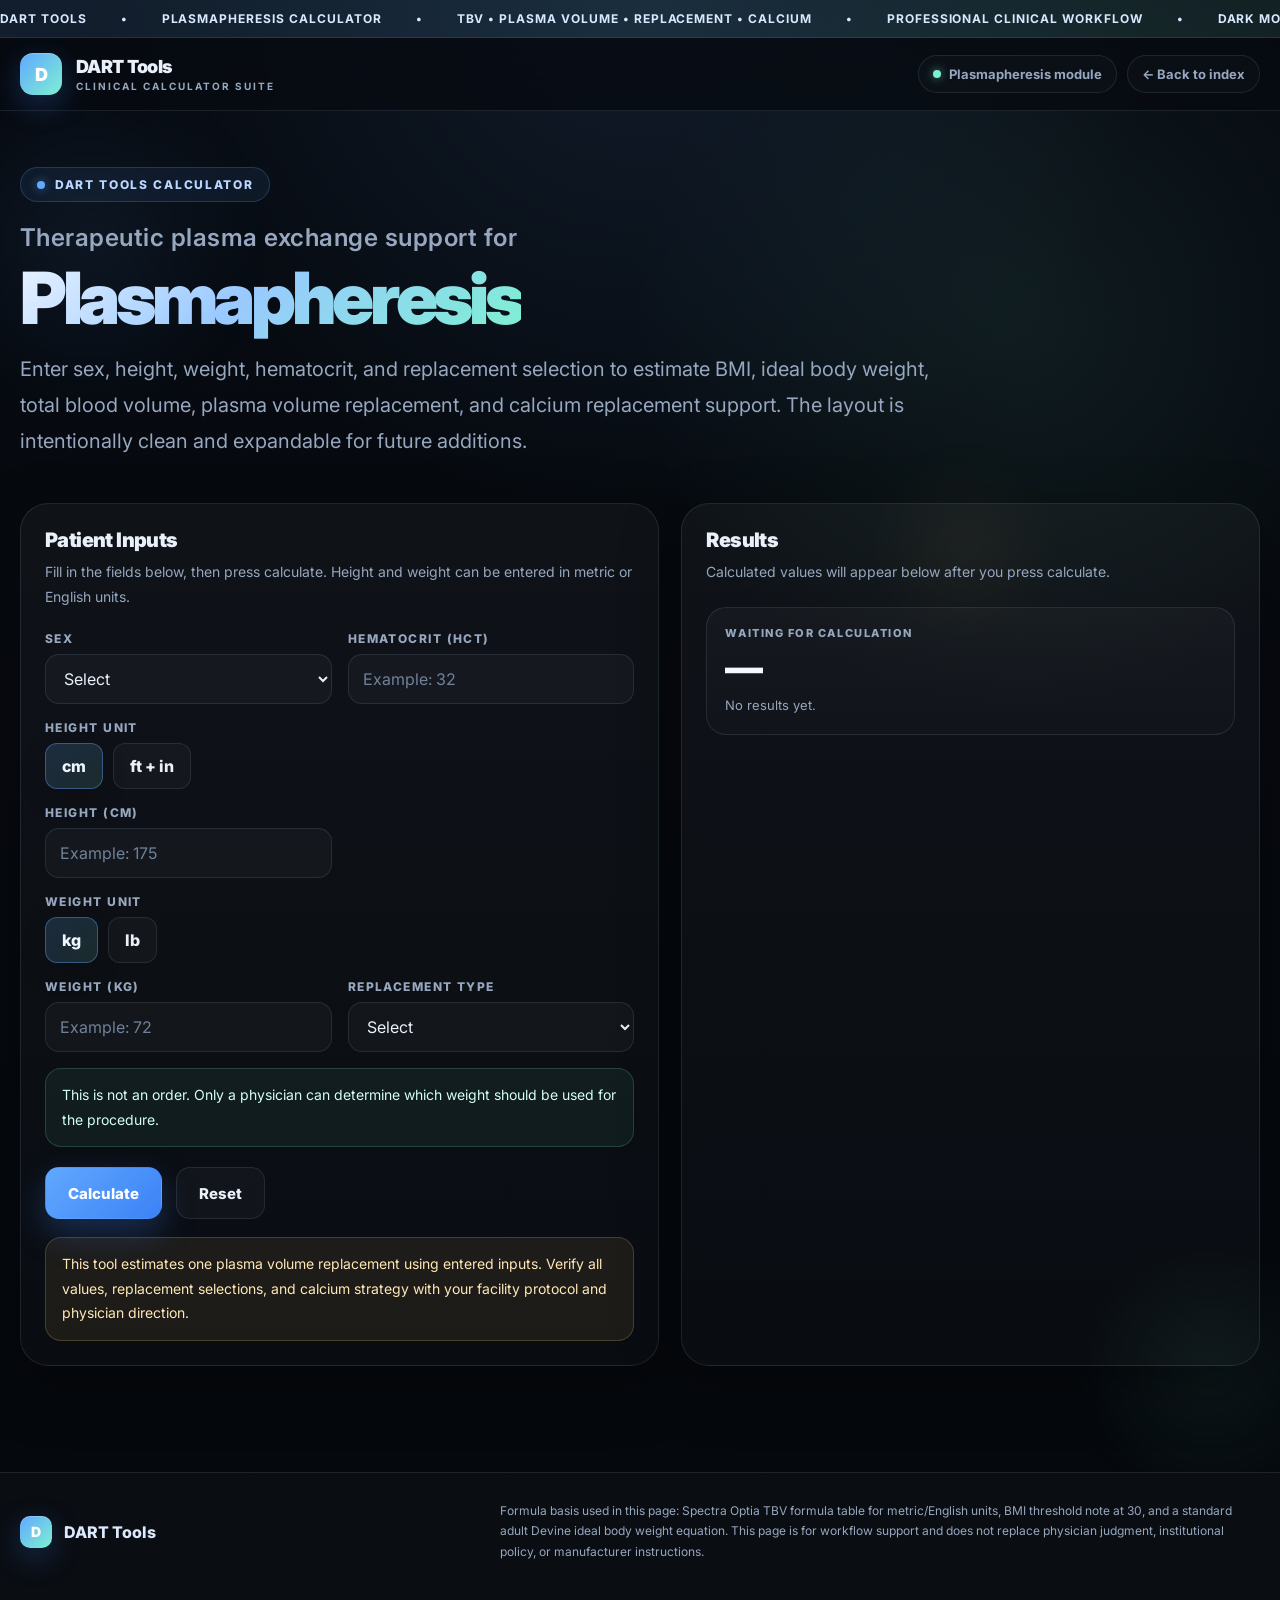
==== plasmapheresis.html @ d34cd8c0 "Create plasmapheresis.html" ====
<!DOCTYPE html>
<html lang="en" data-theme="dark">
<head>
  <meta charset="UTF-8" />
  <meta name="viewport" content="width=device-width, initial-scale=1.0" />
  <title>DART Tools — Plasmapheresis Calculator</title>
  <link rel="preconnect" href="https://fonts.googleapis.com">
  <link rel="preconnect" href="https://fonts.gstatic.com" crossorigin>
  <link href="https://fonts.googleapis.com/css2?family=Inter:wght@300;400;500;600;700;800;900&display=swap" rel="stylesheet">
  <style>
    :root{
      --bg:#070b11;--bg2:#0c121b;--bg3:#101926;--card:#111a27;--card2:#0f1722;
      --border:rgba(149, 173, 205, .14);--border-strong:rgba(122, 162, 255, .28);
      --text:#e9f0fa;--muted:#96a7bf;--muted-2:#6f819c;--primary:#61a8ff;
      --primary-2:#3b82f6;--accent:#7ef0d2;--accent-2:#3dd9b4;--gold:#cfa95f;
      --danger:#ff7c7c;--warning:#ffcd70;--success:#98f5cc;--shadow:0 20px 60px rgba(0,0,0,.35);
      --nav-bg:rgba(7,11,17,.78);--grid:rgba(255,255,255,.03);
    }
    *{box-sizing:border-box;margin:0;padding:0}
    html{scroll-behavior:smooth}
    body{
      font-family:'Inter',sans-serif;
      background:
        radial-gradient(circle at top, rgba(97,168,255,.10), transparent 30%),
        radial-gradient(circle at 80% 20%, rgba(126,240,210,.08), transparent 24%),
        linear-gradient(180deg, var(--bg), #05080d 100%);
      color:var(--text);-webkit-font-smoothing:antialiased;overflow-x:hidden;
    }
    body::before{
      content:"";position:fixed;inset:0;pointer-events:none;
      background:linear-gradient(var(--grid) 1px, transparent 1px),linear-gradient(90deg, var(--grid) 1px, transparent 1px);
      background-size:40px 40px;mask-image:linear-gradient(to bottom, rgba(0,0,0,.35), transparent 80%);opacity:.45;
    }
    a{text-decoration:none;color:inherit}
    .container{width:min(1240px, calc(100% - 40px)); margin:0 auto}
    .scroll-progress{position:fixed; top:0; left:0; right:0; height:3px; z-index:999;}
    .scroll-fill{height:100%; width:0%;background:linear-gradient(90deg, var(--accent), var(--primary), var(--gold));box-shadow:0 0 18px rgba(97,168,255,.45);}
    .ticker{position:relative;overflow:hidden;border-bottom:1px solid var(--border);background:linear-gradient(90deg, rgba(97,168,255,.12), rgba(126,240,210,.10));}
    .ticker-inner{display:flex;gap:34px;white-space:nowrap;padding:11px 0;width:max-content;animation:ticker 34s linear infinite;font-size:12px;font-weight:700;letter-spacing:.08em;text-transform:uppercase;color:#d8e8ff;}
    @keyframes ticker{from{transform:translateX(0)}to{transform:translateX(-50%)}}
    nav{position:sticky;top:0;z-index:200;backdrop-filter:blur(18px);background:var(--nav-bg);border-bottom:1px solid var(--border);}
    .nav-inner{min-height:72px;display:flex;align-items:center;justify-content:space-between;gap:20px;flex-wrap:wrap;}
    .brand{display:flex;align-items:center;gap:14px;}
    .brand-mark{width:42px; height:42px;border-radius:13px;display:grid;place-items:center;font-size:18px;font-weight:900;color:white;background:linear-gradient(135deg, var(--primary), var(--accent));box-shadow:inset 0 1px 0 rgba(255,255,255,.2), 0 10px 30px rgba(59,130,246,.28);}
    .brand-text{display:flex; flex-direction:column; gap:3px}
    .brand-title{font-size:18px; font-weight:900; letter-spacing:-.03em}
    .brand-sub{font-size:10px;text-transform:uppercase;letter-spacing:.20em;color:var(--muted);font-weight:700;}
    .nav-right{display:flex; align-items:center; gap:10px; flex-wrap:wrap}
    .pill{display:inline-flex;align-items:center;gap:8px;padding:10px 14px;border-radius:999px;border:1px solid var(--border);background:rgba(255,255,255,.02);color:var(--muted);font-size:13px;font-weight:700;}
    .status-dot{width:8px;height:8px;border-radius:50%;background:var(--accent);box-shadow:0 0 10px rgba(126,240,210,.6);animation:pulse 2s infinite;}
    @keyframes pulse{0%,100%{transform:scale(1);opacity:1}50%{transform:scale(.75);opacity:.5}}
    .hero{position:relative;padding:56px 0 28px;overflow:hidden;}
    .orbs{position:absolute;inset:0;pointer-events:none;overflow:hidden;}
    .orb{position:absolute;border-radius:50%;filter:blur(10px);opacity:.36;animation:float 10s ease-in-out infinite;}
    .orb-1{width:380px;height:380px;background:radial-gradient(circle, rgba(97,168,255,.22), transparent 68%);top:-60px; left:-100px;}
    .orb-2{width:300px;height:300px;background:radial-gradient(circle, rgba(126,240,210,.18), transparent 70%);bottom:-50px; right:-80px;animation-delay:-2s;}
    .orb-3{width:220px;height:220px;background:radial-gradient(circle, rgba(207,169,95,.16), transparent 70%);top:24%; right:16%;animation-delay:-4s;}
    @keyframes float{0%,100%{transform:translateY(0) translateX(0)}50%{transform:translateY(-18px) translateX(10px)}}
    .eyebrow{display:inline-flex;align-items:center;gap:10px;padding:9px 16px;border-radius:999px;border:1px solid rgba(97,168,255,.22);background:rgba(97,168,255,.08);color:#bad7ff;font-size:12px;font-weight:800;text-transform:uppercase;letter-spacing:.14em;margin-bottom:22px;}
    .eyebrow::before{content:"";width:8px;height:8px;border-radius:50%;background:var(--primary);box-shadow:0 0 10px rgba(97,168,255,.55);}
    h1{font-size:clamp(36px, 7vw, 72px);line-height:.98;letter-spacing:-.06em;font-weight:900;margin-bottom:18px;}
    h1 .thin{display:block;font-size:.34em;line-height:1.1;color:var(--muted);letter-spacing:.02em;font-weight:600;margin-bottom:12px;}
    h1 .accent{background:linear-gradient(135deg, #eaf3ff 0%, #99c9ff 45%, #7ef0d2 100%);-webkit-background-clip:text;background-clip:text;color:transparent;}
    .hero-sub{max-width:920px;font-size:clamp(16px, 2vw, 20px);line-height:1.8;color:var(--muted);margin-bottom:26px;}
    .grid{display:grid;grid-template-columns:1.05fr .95fr;gap:22px;padding:18px 0 78px;}
    .panel{background:linear-gradient(180deg, rgba(255,255,255,.04), rgba(255,255,255,.02));border:1px solid var(--border);border-radius:28px;padding:24px;box-shadow:var(--shadow);overflow:hidden;}
    .panel-title{font-size:20px;font-weight:900;letter-spacing:-.03em;margin-bottom:8px;}
    .panel-sub{font-size:14px;color:var(--muted);line-height:1.75;margin-bottom:22px;}
    .form-grid{display:grid;grid-template-columns:1fr 1fr;gap:16px;}
    .field{display:flex;flex-direction:column;gap:8px;}
    .field.full{grid-column:1 / -1}
    .label{font-size:12px;font-weight:800;text-transform:uppercase;letter-spacing:.12em;color:var(--muted);}
    input, select, button{font:inherit;}
    input, select{width:100%;min-height:50px;border-radius:14px;border:1px solid var(--border);background:rgba(255,255,255,.03);color:var(--text);padding:0 14px;outline:none;transition:border-color .2s ease, box-shadow .2s ease, background .2s ease;}
    input:focus, select:focus{border-color:rgba(97,168,255,.45);box-shadow:0 0 0 4px rgba(97,168,255,.12);background:rgba(255,255,255,.05);}
    input::placeholder{color:#70829a}
    .inline-toggle{display:flex;gap:10px;flex-wrap:wrap;}
    .toggle-btn{min-height:46px;padding:0 16px;border-radius:12px;border:1px solid var(--border);background:rgba(255,255,255,.03);color:var(--text);font-weight:800;cursor:pointer;transition:all .2s ease;}
    .toggle-btn.active{background:linear-gradient(135deg, rgba(97,168,255,.18), rgba(126,240,210,.12));border-color:rgba(97,168,255,.38);color:#eef6ff;box-shadow:0 10px 24px rgba(0,0,0,.20);}
    .sub-grid{display:grid;grid-template-columns:1fr 1fr;gap:12px;}
    .note{border:1px solid rgba(126,240,210,.18);background:rgba(126,240,210,.06);color:#d5fff2;border-radius:16px;padding:14px 16px;font-size:14px;line-height:1.75;}
    .note.warning{border-color:rgba(255,205,112,.20);background:rgba(255,205,112,.08);color:#ffe8b6;}
    .note.danger{border-color:rgba(255,124,124,.20);background:rgba(255,124,124,.08);color:#ffd3d3;}
    .calc-row{display:flex;gap:14px;flex-wrap:wrap;margin-top:20px;}
    .btn{display:inline-flex;align-items:center;justify-content:center;gap:10px;min-height:52px;padding:0 22px;border-radius:14px;border:1px solid transparent;font-weight:800;font-size:15px;transition:transform .22s ease, box-shadow .22s ease, border-color .22s ease, background .22s ease, color .22s ease;cursor:pointer;}
    .btn:hover{transform:translateY(-2px)}
    .btn-primary{color:white;background:linear-gradient(135deg, var(--primary), var(--primary-2));box-shadow:0 14px 34px rgba(59,130,246,.28);}
    .btn-secondary{color:var(--text);background:rgba(255,255,255,.03);border-color:var(--border);}
    .result-stack{display:grid;gap:14px;}
    .result-card{border:1px solid var(--border);border-radius:20px;background:linear-gradient(180deg, rgba(255,255,255,.03), rgba(255,255,255,.015));padding:18px 18px;}
    .result-kicker{font-size:11px;text-transform:uppercase;letter-spacing:.14em;color:var(--muted);font-weight:800;margin-bottom:8px;}
    .result-value{font-size:clamp(24px, 4vw, 38px);letter-spacing:-.05em;line-height:1;font-weight:900;color:#f4f8ff;margin-bottom:8px;}
    .result-meta{color:var(--muted);font-size:13px;line-height:1.7;}
    .mini-grid{display:grid;grid-template-columns:1fr 1fr;gap:14px;}
    .math-box{border:1px solid rgba(97,168,255,.18);background:rgba(97,168,255,.05);color:#d8e9ff;border-radius:18px;padding:16px;font-size:14px;line-height:1.8;}
    .math-box strong{color:#ffffff;}
    .calc-line{padding:11px 0;border-bottom:1px solid rgba(255,255,255,.06);}
    .calc-line:last-child{border-bottom:none}
    .replace-split{display:none;}
    .replace-split.show{display:block;}
    .hidden{display:none !important;}
    .footer-wrap{border-top:1px solid var(--border);background:rgba(255,255,255,.02);}
    footer{padding:28px 0 44px;display:flex;align-items:center;justify-content:space-between;gap:18px;flex-wrap:wrap;}
    .footer-left{display:flex;align-items:center;gap:12px;color:#dce8fb;font-weight:800;}
    .footer-copy{font-size:12px;color:var(--muted);max-width:760px;line-height:1.7;}
    .reveal{opacity:0;transform:translateY(18px);transition:opacity .7s ease, transform .7s ease;}
    .reveal.visible{opacity:1;transform:translateY(0);}
    @media (max-width: 980px){.grid{grid-template-columns:1fr}}
    @media (max-width: 760px){
      .container{width:min(1240px, calc(100% - 24px))}
      .form-grid,.sub-grid,.mini-grid{grid-template-columns:1fr}
      .panel{padding:18px}
      .nav-inner{min-height:68px}
    }
  </style>
</head>
<body>
  <div class="scroll-progress"><div class="scroll-fill" id="scrollFill"></div></div>

  <div class="ticker" aria-hidden="true">
    <div class="ticker-inner">
      <span>DART TOOLS</span><span>•</span>
      <span>PLASMAPHERESIS CALCULATOR</span><span>•</span>
      <span>TBV • PLASMA VOLUME • REPLACEMENT • CALCIUM</span><span>•</span>
      <span>PROFESSIONAL CLINICAL WORKFLOW</span><span>•</span>
      <span>DARK MODE INTERFACE</span><span>•</span>
      <span>DART TOOLS</span><span>•</span>
      <span>PLASMAPHERESIS CALCULATOR</span><span>•</span>
      <span>TBV • PLASMA VOLUME • REPLACEMENT • CALCIUM</span><span>•</span>
      <span>PROFESSIONAL CLINICAL WORKFLOW</span><span>•</span>
      <span>DARK MODE INTERFACE</span><span>•</span>
    </div>
  </div>

  <nav>
    <div class="container nav-inner">
      <a class="brand" href="index.html">
        <div class="brand-mark">D</div>
        <div class="brand-text">
          <div class="brand-title">DART Tools</div>
          <div class="brand-sub">Clinical calculator suite</div>
        </div>
      </a>

      <div class="nav-right">
        <div class="pill"><span class="status-dot"></span><span>Plasmapheresis module</span></div>
        <a class="pill" href="index.html">← Back to index</a>
      </div>
    </div>
  </nav>

  <section class="hero">
    <div class="orbs">
      <div class="orb orb-1"></div>
      <div class="orb orb-2"></div>
      <div class="orb orb-3"></div>
    </div>

    <div class="container reveal">
      <div class="eyebrow">DART Tools Calculator</div>
      <h1>
        <span class="thin">Therapeutic plasma exchange support for</span>
        <span class="accent">Plasmapheresis</span>
      </h1>
      <p class="hero-sub">
        Enter sex, height, weight, hematocrit, and replacement selection to estimate BMI, ideal body weight, total blood volume, plasma volume replacement, and calcium replacement support. The layout is intentionally clean and expandable for future additions.
      </p>
    </div>

    <div class="container grid">
      <section class="panel reveal">
        <div class="panel-title">Patient Inputs</div>
        <div class="panel-sub">
          Fill in the fields below, then press calculate. Height and weight can be entered in metric or English units.
        </div>

        <div class="form-grid">
          <div class="field">
            <label class="label" for="sex">Sex</label>
            <select id="sex">
              <option value="">Select</option>
              <option value="male">Male</option>
              <option value="female">Female</option>
            </select>
          </div>

          <div class="field">
            <label class="label" for="hct">Hematocrit (Hct)</label>
            <input id="hct" type="number" step="0.1" min="0" placeholder="Example: 32" />
          </div>

          <div class="field full">
            <label class="label">Height Unit</label>
            <div class="inline-toggle">
              <button class="toggle-btn active" type="button" id="heightMetricBtn">cm</button>
              <button class="toggle-btn" type="button" id="heightEnglishBtn">ft + in</button>
            </div>
          </div>

          <div class="field" id="heightCmWrap">
            <label class="label" for="heightCm">Height (cm)</label>
            <input id="heightCm" type="number" step="0.1" min="0" placeholder="Example: 175" />
          </div>

          <div class="field full hidden" id="heightEnglishWrap">
            <label class="label">Height (ft + in)</label>
            <div class="sub-grid">
              <input id="heightFt" type="number" step="1" min="0" placeholder="Feet" />
              <input id="heightIn" type="number" step="0.1" min="0" placeholder="Inches" />
            </div>
          </div>

          <div class="field full">
            <label class="label">Weight Unit</label>
            <div class="inline-toggle">
              <button class="toggle-btn active" type="button" id="weightMetricBtn">kg</button>
              <button class="toggle-btn" type="button" id="weightEnglishBtn">lb</button>
            </div>
          </div>

          <div class="field" id="weightKgWrap">
            <label class="label" for="weightKg">Weight (kg)</label>
            <input id="weightKg" type="number" step="0.1" min="0" placeholder="Example: 72" />
          </div>

          <div class="field hidden" id="weightLbWrap">
            <label class="label" for="weightLb">Weight (lb)</label>
            <input id="weightLb" type="number" step="0.1" min="0" placeholder="Example: 180" />
          </div>

          <div class="field">
            <label class="label" for="replacementType">Replacement Type</label>
            <select id="replacementType">
              <option value="">Select</option>
              <option value="albumin">Albumin</option>
              <option value="ffp">FFP</option>
              <option value="both">Both</option>
            </select>
          </div>

          <div class="field replace-split" id="splitWrap">
            <label class="label" for="splitType">If Both</label>
            <select id="splitType">
              <option value="half">1/2 = half Albumin / half FFP</option>
              <option value="third">1/3 = 2/3 Albumin / 1/3 FFP</option>
            </select>
          </div>

          <div class="field full hidden" id="ibwUseWrap">
            <div class="note warning">
              BMI is greater than 30. Consider using ideal body weight. This calculator can show values using the entered weight or ideal body weight for reference.
            </div>
            <div style="height:12px"></div>
            <label class="label">TBV / Replacement Weight Basis</label>
            <div class="inline-toggle">
              <button class="toggle-btn active" type="button" id="actualBasisBtn">Use Entered Weight</button>
              <button class="toggle-btn" type="button" id="ibwBasisBtn">Use Ideal Body Weight</button>
            </div>
          </div>

          <div class="field full">
            <div class="note">
              This is not an order. Only a physician can determine which weight should be used for the procedure.
            </div>
          </div>
        </div>

        <div class="calc-row">
          <button class="btn btn-primary" id="calculateBtn" type="button">Calculate</button>
          <button class="btn btn-secondary" id="resetBtn" type="button">Reset</button>
        </div>

        <div style="height:18px"></div>
        <div class="note warning">
          This tool estimates one plasma volume replacement using entered inputs. Verify all values, replacement selections, and calcium strategy with your facility protocol and physician direction.
        </div>
      </section>

      <aside class="panel reveal">
        <div class="panel-title">Results</div>
        <div class="panel-sub">
          Calculated values will appear below after you press calculate.
        </div>

        <div class="result-stack" id="results">
          <div class="result-card">
            <div class="result-kicker">Waiting for calculation</div>
            <div class="result-value">—</div>
            <div class="result-meta">No results yet.</div>
          </div>
        </div>
      </aside>
    </div>
  </section>

  <div class="footer-wrap">
    <div class="container">
      <footer>
        <div class="footer-left">
          <div class="brand-mark" style="width:32px;height:32px;border-radius:10px;font-size:14px;">D</div>
          <span>DART Tools</span>
        </div>
        <div class="footer-copy">
          Formula basis used in this page: Spectra Optia TBV formula table for metric/English units, BMI threshold note at 30, and a standard adult Devine ideal body weight equation. This page is for workflow support and does not replace physician judgment, institutional policy, or manufacturer instructions.
        </div>
      </footer>
    </div>
  </div>

  <script>
    const state = { heightMode: 'cm', weightMode: 'kg', weightBasis: 'actual' };

    const el = {
      sex: document.getElementById('sex'),
      hct: document.getElementById('hct'),
      heightCm: document.getElementById('heightCm'),
      heightFt: document.getElementById('heightFt'),
      heightIn: document.getElementById('heightIn'),
      weightKg: document.getElementById('weightKg'),
      weightLb: document.getElementById('weightLb'),
      replacementType: document.getElementById('replacementType'),
      splitType: document.getElementById('splitType'),
      splitWrap: document.getElementById('splitWrap'),
      results: document.getElementById('results'),
      calculateBtn: document.getElementById('calculateBtn'),
      resetBtn: document.getElementById('resetBtn'),
      heightMetricBtn: document.getElementById('heightMetricBtn'),
      heightEnglishBtn: document.getElementById('heightEnglishBtn'),
      weightMetricBtn: document.getElementById('weightMetricBtn'),
      weightEnglishBtn: document.getElementById('weightEnglishBtn'),
      heightCmWrap: document.getElementById('heightCmWrap'),
      heightEnglishWrap: document.getElementById('heightEnglishWrap'),
      weightKgWrap: document.getElementById('weightKgWrap'),
      weightLbWrap: document.getElementById('weightLbWrap'),
      ibwUseWrap: document.getElementById('ibwUseWrap'),
      actualBasisBtn: document.getElementById('actualBasisBtn'),
      ibwBasisBtn: document.getElementById('ibwBasisBtn')
    };

    function setActive(buttons, activeButton){
      buttons.forEach(btn => btn.classList.remove('active'));
      activeButton.classList.add('active');
    }

    function fmt(num, digits = 1){
      return Number(num).toLocaleString(undefined, {
        minimumFractionDigits: digits,
        maximumFractionDigits: digits
      });
    }

    function heightToCm(){
      if(state.heightMode === 'cm') return parseFloat(el.heightCm.value);
      const ft = parseFloat(el.heightFt.value || 0);
      const inches = parseFloat(el.heightIn.value || 0);
      return ((ft * 12) + inches) * 2.54;
    }

    function heightToInches(){ return heightToCm() / 2.54; }

    function weightToKg(){
      if(state.weightMode === 'kg') return parseFloat(el.weightKg.value);
      return parseFloat(el.weightLb.value) * 0.45359237;
    }

    function devineIBWKg(sex, heightInches){
      if(sex === 'male') return 50 + 2.3 * (heightInches - 60);
      return 45.5 + 2.3 * (heightInches - 60);
    }

    function nadlerTBVml(sex, heightCm, weightKg){
      const heightM = heightCm / 100;
      if(sex === 'male') return 604 + (367 * Math.pow(heightM, 3)) + (32.2 * weightKg);
      return 183 + (356 * Math.pow(heightM, 3)) + (33.1 * weightKg);
    }

    function createResultHTML(data){
      const calciumMg = data.totalReplacementMl * (400 / 500);
      const calciumMl = calciumMg / 100;

      let albuminText = '—';
      let ffpText = '—';
      let mixNote = '';

      if(data.replacementType === 'albumin'){
        albuminText = `${fmt(data.totalReplacementMl)} mL`;
        ffpText = `0.0 mL`;
        mixNote = 'Replacement selected: Albumin only.';
      } else if(data.replacementType === 'ffp'){
        albuminText = `0.0 mL`;
        ffpText = `${fmt(data.totalReplacementMl)} mL`;
        mixNote = 'Replacement selected: FFP only.';
      } else if(data.replacementType === 'both' && data.splitType === 'half'){
        albuminText = `${fmt(data.totalReplacementMl * 0.5)} mL`;
        ffpText = `${fmt(data.totalReplacementMl * 0.5)} mL`;
        mixNote = 'Split selected: 1/2 = half Albumin and half FFP.';
      } else if(data.replacementType === 'both' && data.splitType === 'third'){
        albuminText = `${fmt(data.totalReplacementMl * (2/3))} mL`;
        ffpText = `${fmt(data.totalReplacementMl * (1/3))} mL`;
        mixNote = 'Split selected: 1/3 = two-thirds Albumin and one-third FFP.';
      }

      const bmiNote = data.bmi > 30
        ? `<div class="note warning">BMI is <strong>${fmt(data.bmi,1)}</strong>, which is greater than 30. Consider using ideal body weight. This page is currently showing calculations using <strong>${data.weightBasisLabel}</strong>.</div>`
        : `<div class="note">BMI is <strong>${fmt(data.bmi,1)}</strong>. Current calculation is using <strong>${data.weightBasisLabel}</strong>.</div>`;

      const ibwReference = data.bmi > 30
        ? `<div class="result-card">
             <div class="result-kicker">Reference TBV using ideal body weight</div>
             <div class="result-value">${fmt(data.tbvIbwMl)} <span style="font-size:.48em;font-weight:800;letter-spacing:0;color:var(--muted)">mL</span></div>
             <div class="result-meta">Shown for reference when BMI is greater than 30.</div>
           </div>`
        : '';

      return `
        <div class="result-card">
          <div class="result-kicker">Body Mass Index</div>
          <div class="result-value">${fmt(data.bmi,1)}</div>
          <div class="result-meta">Calculated from entered height and weight.</div>
        </div>

        ${bmiNote}

        <div class="mini-grid">
          <div class="result-card">
            <div class="result-kicker">Ideal Body Weight</div>
            <div class="result-value">${fmt(data.ibwKg)} <span style="font-size:.48em;font-weight:800;letter-spacing:0;color:var(--muted)">kg</span></div>
            <div class="result-meta">${fmt(data.ibwLb)} lb</div>
          </div>

          <div class="result-card">
            <div class="result-kicker">Weight Basis Used</div>
            <div class="result-value" style="font-size:24px">${data.weightBasisLabel}</div>
            <div class="result-meta">This is not an order. Only a physician can determine which weight should be used for the procedure.</div>
          </div>
        </div>

        <div class="mini-grid">
          <div class="result-card">
            <div class="result-kicker">Total Blood Volume (TBV)</div>
            <div class="result-value">${fmt(data.tbvMl)} <span style="font-size:.48em;font-weight:800;letter-spacing:0;color:var(--muted)">mL</span></div>
            <div class="result-meta">Calculated using sex, height, and selected weight basis.</div>
          </div>

          <div class="result-card">
            <div class="result-kicker">Estimated Plasma Volume</div>
            <div class="result-value">${fmt(data.totalReplacementMl)} <span style="font-size:.48em;font-weight:800;letter-spacing:0;color:var(--muted)">mL</span></div>
            <div class="result-meta">One plasma volume based on TBV × (1 − Hct).</div>
          </div>
        </div>

        ${ibwReference}

        <div class="result-card">
          <div class="result-kicker">Replacement Summary</div>
          <div class="result-value">${fmt(data.totalReplacementMl)} <span style="font-size:.48em;font-weight:800;letter-spacing:0;color:var(--muted)">mL total</span></div>
          <div class="result-meta">${mixNote}</div>
        </div>

        <div class="mini-grid">
          <div class="result-card">
            <div class="result-kicker">Total Albumin</div>
            <div class="result-value">${albuminText}</div>
            <div class="result-meta">Albumin component of replacement.</div>
          </div>

          <div class="result-card">
            <div class="result-kicker">Total FFP</div>
            <div class="result-value">${ffpText}</div>
            <div class="result-meta">FFP component of replacement.</div>
          </div>
        </div>

        <div class="math-box">
          <div class="calc-line"><strong>Replacement calculation:</strong> Plasma Volume = TBV × (1 − Hct)</div>
          <div class="calc-line">TBV = ${fmt(data.tbvMl)} mL</div>
          <div class="calc-line">Hct = ${fmt(data.hctFraction * 100,1)}% → (1 − Hct) = ${fmt(1 - data.hctFraction,3)}</div>
          <div class="calc-line"><strong>Total replacement = ${fmt(data.tbvMl)} × ${fmt(1 - data.hctFraction,3)} = ${fmt(data.totalReplacementMl)} mL</strong></div>
        </div>

        <div class="result-card">
          <div class="result-kicker">Calcium Gluconate Needed</div>
          <div class="result-meta" style="margin-bottom:12px">
            Formula: 400 mg calcium gluconate for every 500 mL of replacement. Concentration used here: 1000 mg per 10 mL.
          </div>
          <div class="math-box">
            <div class="calc-line">Calcium gluconate mg = Replacement × (400 / 500)</div>
            <div class="calc-line">${fmt(data.totalReplacementMl)} × 0.8 = <strong>${fmt(calciumMg)} mg</strong></div>
            <div class="calc-line">Calcium gluconate volume = mg ÷ 100 mg/mL</div>
            <div class="calc-line"><strong>${fmt(calciumMg)} mg</strong> ÷ 100 = <strong>${fmt(calciumMl)} mL</strong></div>
          </div>
        </div>

        <div class="result-card">
          <div class="result-kicker">Calcium Chloride Option</div>
          <div class="result-meta" style="margin-bottom:12px">
            Would you like to calculate calcium chloride instead?
          </div>
          <div class="calc-row" style="margin-top:0">
            <button class="btn btn-secondary" type="button" onclick="showCalciumChloride(false)">No</button>
            <button class="btn btn-primary" type="button" onclick="showCalciumChloride(true, ${data.totalReplacementMl})">Yes, calculate calcium chloride</button>
          </div>
          <div id="cacl2Box" class="hidden" style="margin-top:14px"></div>
        </div>
      `;
    }

    function showCalciumChloride(show, replacementMl = 0){
      const box = document.getElementById('cacl2Box');
      if(!show){
        box.classList.add('hidden');
        box.innerHTML = '';
        return;
      }
      const mg = replacementMl * (133 / 500);
      box.classList.remove('hidden');
      box.innerHTML = `
        <div class="math-box">
          <div class="calc-line"><strong>Calcium chloride calculation</strong></div>
          <div class="calc-line">Formula: 133 mg calcium chloride for every 500 mL of replacement</div>
          <div class="calc-line">${fmt(replacementMl)} × (133 / 500) = <strong>${fmt(mg)} mg</strong></div>
          <div class="calc-line"><strong>Total calcium chloride needed: ${fmt(mg)} mg</strong></div>
        </div>
      `;
    }

    function validatePositive(value, name){
      if(!Number.isFinite(value) || value <= 0) throw new Error(`Please enter a valid ${name}.`);
    }

    function calculate(){
      try{
        const sex = el.sex.value;
        const hctRaw = parseFloat(el.hct.value);
        const heightCm = heightToCm();
        const weightKgActual = weightToKg();
        const heightInches = heightToInches();

        if(!sex) throw new Error('Please select sex.');
        validatePositive(hctRaw, 'hematocrit');
        validatePositive(heightCm, 'height');
        validatePositive(weightKgActual, 'weight');

        if(hctRaw >= 100) throw new Error('Hematocrit must be less than 100.');
        if(heightCm < 50 || heightCm > 260) throw new Error('Please enter a reasonable height.');
        if(weightKgActual < 10 || weightKgActual > 400) throw new Error('Please enter a reasonable weight.');

        const hctFraction = hctRaw / 100;
        const heightM = heightCm / 100;
        const bmi = weightKgActual / (heightM * heightM);

        const ibwKg = devineIBWKg(sex, heightInches);
        const ibwLb = ibwKg / 0.45359237;

        if(bmi > 30){
          el.ibwUseWrap.classList.remove('hidden');
        } else {
          el.ibwUseWrap.classList.add('hidden');
          state.weightBasis = 'actual';
          setActive([el.actualBasisBtn, el.ibwBasisBtn], el.actualBasisBtn);
        }

        const calculationWeightKg = (bmi > 30 && state.weightBasis === 'ibw') ? ibwKg : weightKgActual;
        const tbvMl = nadlerTBVml(sex, heightCm, calculationWeightKg);
        const tbvIbwMl = nadlerTBVml(sex, heightCm, ibwKg);
        const totalReplacementMl = tbvMl * (1 - hctFraction);

        const replacementType = el.replacementType.value;
        if(!replacementType) throw new Error('Please select a replacement type.');

        const data = {
          bmi, ibwKg, ibwLb, tbvMl, tbvIbwMl, hctFraction, totalReplacementMl,
          replacementType, splitType: el.splitType.value,
          weightBasisLabel: (bmi > 30 && state.weightBasis === 'ibw') ? 'Ideal Body Weight' : 'Entered Weight'
        };

        el.results.innerHTML = createResultHTML(data);
      } catch(err){
        el.results.innerHTML = `
          <div class="result-card">
            <div class="result-kicker">Input Error</div>
            <div class="result-value" style="font-size:24px">Unable to calculate</div>
            <div class="result-meta">${err.message}</div>
          </div>
        `;
      }
    }

    function resetForm(){
      el.sex.value = ''; el.hct.value = ''; el.heightCm.value = ''; el.heightFt.value = '';
      el.heightIn.value = ''; el.weightKg.value = ''; el.weightLb.value = '';
      el.replacementType.value = ''; el.splitType.value = 'half';
      el.splitWrap.classList.remove('show'); el.ibwUseWrap.classList.add('hidden');
      state.heightMode = 'cm'; state.weightMode = 'kg'; state.weightBasis = 'actual';

      setActive([el.heightMetricBtn, el.heightEnglishBtn], el.heightMetricBtn);
      setActive([el.weightMetricBtn, el.weightEnglishBtn], el.weightMetricBtn);
      setActive([el.actualBasisBtn, el.ibwBasisBtn], el.actualBasisBtn);

      el.heightCmWrap.classList.remove('hidden');
      el.heightEnglishWrap.classList.add('hidden');
      el.weightKgWrap.classList.remove('hidden');
      el.weightLbWrap.classList.add('hidden');

      el.results.innerHTML = `
        <div class="result-card">
          <div class="result-kicker">Waiting for calculation</div>
          <div class="result-value">—</div>
          <div class="result-meta">No results yet.</div>
        </div>
      `;
    }

    el.heightMetricBtn.addEventListener('click', () => {
      state.heightMode = 'cm';
      setActive([el.heightMetricBtn, el.heightEnglishBtn], el.heightMetricBtn);
      el.heightCmWrap.classList.remove('hidden');
      el.heightEnglishWrap.classList.add('hidden');
    });

    el.heightEnglishBtn.addEventListener('click', () => {
      state.heightMode = 'ftin';
      setActive([el.heightMetricBtn, el.heightEnglishBtn], el.heightEnglishBtn);
      el.heightCmWrap.classList.add('hidden');
      el.heightEnglishWrap.classList.remove('hidden');
    });

    el.weightMetricBtn.addEventListener('click', () => {
      state.weightMode = 'kg';
      setActive([el.weightMetricBtn, el.weightEnglishBtn], el.weightMetricBtn);
      el.weightKgWrap.classList.remove('hidden');
      el.weightLbWrap.classList.add('hidden');
    });

    el.weightEnglishBtn.addEventListener('click', () => {
      state.weightMode = 'lb';
      setActive([el.weightMetricBtn, el.weightEnglishBtn], el.weightEnglishBtn);
      el.weightKgWrap.classList.add('hidden');
      el.weightLbWrap.classList.remove('hidden');
    });

    el.actualBasisBtn.addEventListener('click', () => {
      state.weightBasis = 'actual';
      setActive([el.actualBasisBtn, el.ibwBasisBtn], el.actualBasisBtn);
    });

    el.ibwBasisBtn.addEventListener('click', () => {
      state.weightBasis = 'ibw';
      setActive([el.actualBasisBtn, el.ibwBasisBtn], el.ibwBasisBtn);
    });

    el.replacementType.addEventListener('change', () => {
      if(el.replacementType.value === 'both') el.splitWrap.classList.add('show');
      else el.splitWrap.classList.remove('show');
    });

    el.calculateBtn.addEventListener('click', calculate);
    el.resetBtn.addEventListener('click', resetForm);

    window.addEventListener('scroll', () => {
      const d = document.documentElement;
      const pct = (d.scrollTop / (d.scrollHeight - d.clientHeight)) * 100;
      document.getElementById('scrollFill').style.width = pct + '%';
    }, { passive:true });

    const observer = new IntersectionObserver((entries) => {
      entries.forEach(entry => { if(entry.isIntersecting) entry.target.classList.add('visible'); });
    }, { threshold: 0.08 });

    document.querySelectorAll('.reveal').forEach(elm => observer.observe(elm));
  </script>
</body>
</html>
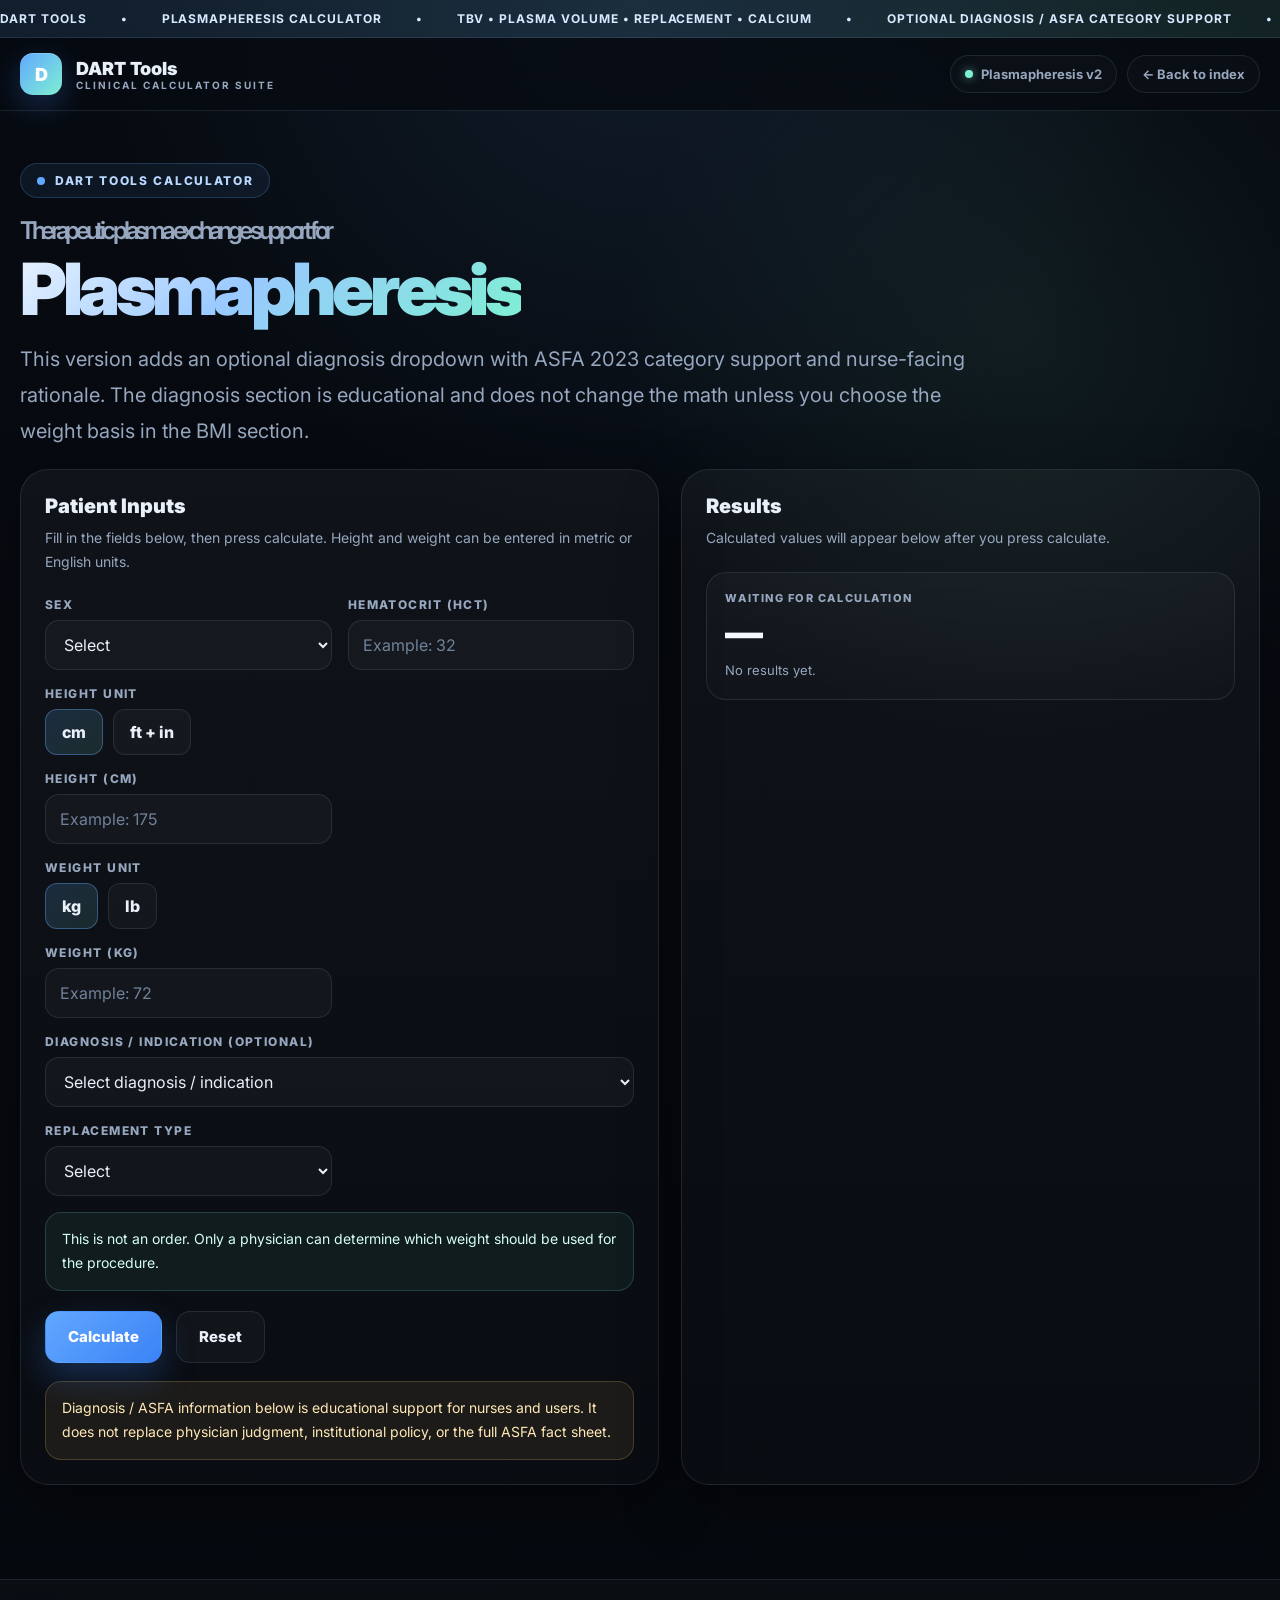
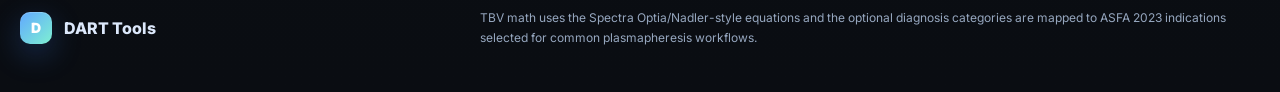
==== commit 568b3de8: "Update plasmapheresis.html" ====
--- a/plasmapheresis.html
+++ b/plasmapheresis.html
@@ -1,673 +1,551 @@
 <!DOCTYPE html>
 <html lang="en" data-theme="dark">
 <head>
-  <meta charset="UTF-8" />
-  <meta name="viewport" content="width=device-width, initial-scale=1.0" />
-  <title>DART Tools — Plasmapheresis Calculator</title>
-  <link rel="preconnect" href="https://fonts.googleapis.com">
-  <link rel="preconnect" href="https://fonts.gstatic.com" crossorigin>
-  <link href="https://fonts.googleapis.com/css2?family=Inter:wght@300;400;500;600;700;800;900&display=swap" rel="stylesheet">
-  <style>
-    :root{
-      --bg:#070b11;--bg2:#0c121b;--bg3:#101926;--card:#111a27;--card2:#0f1722;
-      --border:rgba(149, 173, 205, .14);--border-strong:rgba(122, 162, 255, .28);
-      --text:#e9f0fa;--muted:#96a7bf;--muted-2:#6f819c;--primary:#61a8ff;
-      --primary-2:#3b82f6;--accent:#7ef0d2;--accent-2:#3dd9b4;--gold:#cfa95f;
-      --danger:#ff7c7c;--warning:#ffcd70;--success:#98f5cc;--shadow:0 20px 60px rgba(0,0,0,.35);
-      --nav-bg:rgba(7,11,17,.78);--grid:rgba(255,255,255,.03);
-    }
-    *{box-sizing:border-box;margin:0;padding:0}
-    html{scroll-behavior:smooth}
-    body{
-      font-family:'Inter',sans-serif;
-      background:
-        radial-gradient(circle at top, rgba(97,168,255,.10), transparent 30%),
-        radial-gradient(circle at 80% 20%, rgba(126,240,210,.08), transparent 24%),
-        linear-gradient(180deg, var(--bg), #05080d 100%);
-      color:var(--text);-webkit-font-smoothing:antialiased;overflow-x:hidden;
-    }
-    body::before{
-      content:"";position:fixed;inset:0;pointer-events:none;
-      background:linear-gradient(var(--grid) 1px, transparent 1px),linear-gradient(90deg, var(--grid) 1px, transparent 1px);
-      background-size:40px 40px;mask-image:linear-gradient(to bottom, rgba(0,0,0,.35), transparent 80%);opacity:.45;
-    }
-    a{text-decoration:none;color:inherit}
-    .container{width:min(1240px, calc(100% - 40px)); margin:0 auto}
-    .scroll-progress{position:fixed; top:0; left:0; right:0; height:3px; z-index:999;}
-    .scroll-fill{height:100%; width:0%;background:linear-gradient(90deg, var(--accent), var(--primary), var(--gold));box-shadow:0 0 18px rgba(97,168,255,.45);}
-    .ticker{position:relative;overflow:hidden;border-bottom:1px solid var(--border);background:linear-gradient(90deg, rgba(97,168,255,.12), rgba(126,240,210,.10));}
-    .ticker-inner{display:flex;gap:34px;white-space:nowrap;padding:11px 0;width:max-content;animation:ticker 34s linear infinite;font-size:12px;font-weight:700;letter-spacing:.08em;text-transform:uppercase;color:#d8e8ff;}
-    @keyframes ticker{from{transform:translateX(0)}to{transform:translateX(-50%)}}
-    nav{position:sticky;top:0;z-index:200;backdrop-filter:blur(18px);background:var(--nav-bg);border-bottom:1px solid var(--border);}
-    .nav-inner{min-height:72px;display:flex;align-items:center;justify-content:space-between;gap:20px;flex-wrap:wrap;}
-    .brand{display:flex;align-items:center;gap:14px;}
-    .brand-mark{width:42px; height:42px;border-radius:13px;display:grid;place-items:center;font-size:18px;font-weight:900;color:white;background:linear-gradient(135deg, var(--primary), var(--accent));box-shadow:inset 0 1px 0 rgba(255,255,255,.2), 0 10px 30px rgba(59,130,246,.28);}
-    .brand-text{display:flex; flex-direction:column; gap:3px}
-    .brand-title{font-size:18px; font-weight:900; letter-spacing:-.03em}
-    .brand-sub{font-size:10px;text-transform:uppercase;letter-spacing:.20em;color:var(--muted);font-weight:700;}
-    .nav-right{display:flex; align-items:center; gap:10px; flex-wrap:wrap}
-    .pill{display:inline-flex;align-items:center;gap:8px;padding:10px 14px;border-radius:999px;border:1px solid var(--border);background:rgba(255,255,255,.02);color:var(--muted);font-size:13px;font-weight:700;}
-    .status-dot{width:8px;height:8px;border-radius:50%;background:var(--accent);box-shadow:0 0 10px rgba(126,240,210,.6);animation:pulse 2s infinite;}
-    @keyframes pulse{0%,100%{transform:scale(1);opacity:1}50%{transform:scale(.75);opacity:.5}}
-    .hero{position:relative;padding:56px 0 28px;overflow:hidden;}
-    .orbs{position:absolute;inset:0;pointer-events:none;overflow:hidden;}
-    .orb{position:absolute;border-radius:50%;filter:blur(10px);opacity:.36;animation:float 10s ease-in-out infinite;}
-    .orb-1{width:380px;height:380px;background:radial-gradient(circle, rgba(97,168,255,.22), transparent 68%);top:-60px; left:-100px;}
-    .orb-2{width:300px;height:300px;background:radial-gradient(circle, rgba(126,240,210,.18), transparent 70%);bottom:-50px; right:-80px;animation-delay:-2s;}
-    .orb-3{width:220px;height:220px;background:radial-gradient(circle, rgba(207,169,95,.16), transparent 70%);top:24%; right:16%;animation-delay:-4s;}
-    @keyframes float{0%,100%{transform:translateY(0) translateX(0)}50%{transform:translateY(-18px) translateX(10px)}}
-    .eyebrow{display:inline-flex;align-items:center;gap:10px;padding:9px 16px;border-radius:999px;border:1px solid rgba(97,168,255,.22);background:rgba(97,168,255,.08);color:#bad7ff;font-size:12px;font-weight:800;text-transform:uppercase;letter-spacing:.14em;margin-bottom:22px;}
-    .eyebrow::before{content:"";width:8px;height:8px;border-radius:50%;background:var(--primary);box-shadow:0 0 10px rgba(97,168,255,.55);}
-    h1{font-size:clamp(36px, 7vw, 72px);line-height:.98;letter-spacing:-.06em;font-weight:900;margin-bottom:18px;}
-    h1 .thin{display:block;font-size:.34em;line-height:1.1;color:var(--muted);letter-spacing:.02em;font-weight:600;margin-bottom:12px;}
-    h1 .accent{background:linear-gradient(135deg, #eaf3ff 0%, #99c9ff 45%, #7ef0d2 100%);-webkit-background-clip:text;background-clip:text;color:transparent;}
-    .hero-sub{max-width:920px;font-size:clamp(16px, 2vw, 20px);line-height:1.8;color:var(--muted);margin-bottom:26px;}
-    .grid{display:grid;grid-template-columns:1.05fr .95fr;gap:22px;padding:18px 0 78px;}
-    .panel{background:linear-gradient(180deg, rgba(255,255,255,.04), rgba(255,255,255,.02));border:1px solid var(--border);border-radius:28px;padding:24px;box-shadow:var(--shadow);overflow:hidden;}
-    .panel-title{font-size:20px;font-weight:900;letter-spacing:-.03em;margin-bottom:8px;}
-    .panel-sub{font-size:14px;color:var(--muted);line-height:1.75;margin-bottom:22px;}
-    .form-grid{display:grid;grid-template-columns:1fr 1fr;gap:16px;}
-    .field{display:flex;flex-direction:column;gap:8px;}
-    .field.full{grid-column:1 / -1}
-    .label{font-size:12px;font-weight:800;text-transform:uppercase;letter-spacing:.12em;color:var(--muted);}
-    input, select, button{font:inherit;}
-    input, select{width:100%;min-height:50px;border-radius:14px;border:1px solid var(--border);background:rgba(255,255,255,.03);color:var(--text);padding:0 14px;outline:none;transition:border-color .2s ease, box-shadow .2s ease, background .2s ease;}
-    input:focus, select:focus{border-color:rgba(97,168,255,.45);box-shadow:0 0 0 4px rgba(97,168,255,.12);background:rgba(255,255,255,.05);}
-    input::placeholder{color:#70829a}
-    .inline-toggle{display:flex;gap:10px;flex-wrap:wrap;}
-    .toggle-btn{min-height:46px;padding:0 16px;border-radius:12px;border:1px solid var(--border);background:rgba(255,255,255,.03);color:var(--text);font-weight:800;cursor:pointer;transition:all .2s ease;}
-    .toggle-btn.active{background:linear-gradient(135deg, rgba(97,168,255,.18), rgba(126,240,210,.12));border-color:rgba(97,168,255,.38);color:#eef6ff;box-shadow:0 10px 24px rgba(0,0,0,.20);}
-    .sub-grid{display:grid;grid-template-columns:1fr 1fr;gap:12px;}
-    .note{border:1px solid rgba(126,240,210,.18);background:rgba(126,240,210,.06);color:#d5fff2;border-radius:16px;padding:14px 16px;font-size:14px;line-height:1.75;}
-    .note.warning{border-color:rgba(255,205,112,.20);background:rgba(255,205,112,.08);color:#ffe8b6;}
-    .note.danger{border-color:rgba(255,124,124,.20);background:rgba(255,124,124,.08);color:#ffd3d3;}
-    .calc-row{display:flex;gap:14px;flex-wrap:wrap;margin-top:20px;}
-    .btn{display:inline-flex;align-items:center;justify-content:center;gap:10px;min-height:52px;padding:0 22px;border-radius:14px;border:1px solid transparent;font-weight:800;font-size:15px;transition:transform .22s ease, box-shadow .22s ease, border-color .22s ease, background .22s ease, color .22s ease;cursor:pointer;}
-    .btn:hover{transform:translateY(-2px)}
-    .btn-primary{color:white;background:linear-gradient(135deg, var(--primary), var(--primary-2));box-shadow:0 14px 34px rgba(59,130,246,.28);}
-    .btn-secondary{color:var(--text);background:rgba(255,255,255,.03);border-color:var(--border);}
-    .result-stack{display:grid;gap:14px;}
-    .result-card{border:1px solid var(--border);border-radius:20px;background:linear-gradient(180deg, rgba(255,255,255,.03), rgba(255,255,255,.015));padding:18px 18px;}
-    .result-kicker{font-size:11px;text-transform:uppercase;letter-spacing:.14em;color:var(--muted);font-weight:800;margin-bottom:8px;}
-    .result-value{font-size:clamp(24px, 4vw, 38px);letter-spacing:-.05em;line-height:1;font-weight:900;color:#f4f8ff;margin-bottom:8px;}
-    .result-meta{color:var(--muted);font-size:13px;line-height:1.7;}
-    .mini-grid{display:grid;grid-template-columns:1fr 1fr;gap:14px;}
-    .math-box{border:1px solid rgba(97,168,255,.18);background:rgba(97,168,255,.05);color:#d8e9ff;border-radius:18px;padding:16px;font-size:14px;line-height:1.8;}
-    .math-box strong{color:#ffffff;}
-    .calc-line{padding:11px 0;border-bottom:1px solid rgba(255,255,255,.06);}
-    .calc-line:last-child{border-bottom:none}
-    .replace-split{display:none;}
-    .replace-split.show{display:block;}
-    .hidden{display:none !important;}
-    .footer-wrap{border-top:1px solid var(--border);background:rgba(255,255,255,.02);}
-    footer{padding:28px 0 44px;display:flex;align-items:center;justify-content:space-between;gap:18px;flex-wrap:wrap;}
-    .footer-left{display:flex;align-items:center;gap:12px;color:#dce8fb;font-weight:800;}
-    .footer-copy{font-size:12px;color:var(--muted);max-width:760px;line-height:1.7;}
-    .reveal{opacity:0;transform:translateY(18px);transition:opacity .7s ease, transform .7s ease;}
-    .reveal.visible{opacity:1;transform:translateY(0);}
-    @media (max-width: 980px){.grid{grid-template-columns:1fr}}
-    @media (max-width: 760px){
-      .container{width:min(1240px, calc(100% - 24px))}
-      .form-grid,.sub-grid,.mini-grid{grid-template-columns:1fr}
-      .panel{padding:18px}
-      .nav-inner{min-height:68px}
-    }
-  </style>
+<meta charset="UTF-8" />
+<meta name="viewport" content="width=device-width, initial-scale=1.0" />
+<title>DART Tools — Plasmapheresis Calculator v2</title>
+<link rel="preconnect" href="https://fonts.googleapis.com">
+<link rel="preconnect" href="https://fonts.gstatic.com" crossorigin>
+<link href="https://fonts.googleapis.com/css2?family=Inter:wght@300;400;500;600;700;800;900&display=swap" rel="stylesheet">
+<style>
+:root{
+  --bg:#070b11;--card:#111a27;--card2:#0f1722;--border:rgba(149,173,205,.14);
+  --text:#e9f0fa;--muted:#96a7bf;--primary:#61a8ff;--primary2:#3b82f6;
+  --accent:#7ef0d2;--gold:#cfa95f;--shadow:0 20px 60px rgba(0,0,0,.35);
+  --nav-bg:rgba(7,11,17,.78);--grid:rgba(255,255,255,.03);--warn:#ffcd70;
+}
+*{box-sizing:border-box;margin:0;padding:0}
+html{scroll-behavior:smooth}
+body{
+  font-family:'Inter',sans-serif;
+  background:
+    radial-gradient(circle at top, rgba(97,168,255,.10), transparent 30%),
+    radial-gradient(circle at 80% 20%, rgba(126,240,210,.08), transparent 24%),
+    linear-gradient(180deg, var(--bg), #05080d 100%);
+  color:var(--text);overflow-x:hidden;-webkit-font-smoothing:antialiased;
+}
+body::before{
+  content:"";position:fixed;inset:0;pointer-events:none;
+  background:linear-gradient(var(--grid) 1px, transparent 1px),linear-gradient(90deg, var(--grid) 1px, transparent 1px);
+  background-size:40px 40px;opacity:.45;
+  mask-image:linear-gradient(to bottom, rgba(0,0,0,.35), transparent 80%);
+}
+a{text-decoration:none;color:inherit}
+.container{width:min(1240px, calc(100% - 28px));margin:0 auto}
+.scroll-progress{position:fixed;top:0;left:0;right:0;height:3px;z-index:999}
+.scroll-fill{height:100%;width:0;background:linear-gradient(90deg,var(--accent),var(--primary),var(--gold))}
+.ticker{overflow:hidden;border-bottom:1px solid var(--border);background:linear-gradient(90deg, rgba(97,168,255,.12), rgba(126,240,210,.10))}
+.ticker-inner{display:flex;gap:34px;white-space:nowrap;padding:11px 0;width:max-content;animation:ticker 34s linear infinite;font-size:12px;font-weight:700;letter-spacing:.08em;text-transform:uppercase;color:#d8e8ff}
+@keyframes ticker{from{transform:translateX(0)}to{transform:translateX(-50%)}}
+nav{position:sticky;top:0;z-index:200;backdrop-filter:blur(18px);background:var(--nav-bg);border-bottom:1px solid var(--border)}
+.nav-inner{min-height:72px;display:flex;align-items:center;justify-content:space-between;gap:18px;flex-wrap:wrap}
+.brand{display:flex;align-items:center;gap:14px}
+.brand-mark{width:42px;height:42px;border-radius:13px;display:grid;place-items:center;font-size:18px;font-weight:900;color:#fff;background:linear-gradient(135deg,var(--primary),var(--accent));box-shadow:inset 0 1px 0 rgba(255,255,255,.2),0 10px 30px rgba(59,130,246,.28)}
+.brand-title{font-size:18px;font-weight:900}
+.brand-sub{font-size:10px;text-transform:uppercase;letter-spacing:.20em;color:var(--muted);font-weight:700}
+.pill{display:inline-flex;align-items:center;gap:8px;padding:10px 14px;border-radius:999px;border:1px solid var(--border);background:rgba(255,255,255,.02);color:var(--muted);font-size:13px;font-weight:700}
+.status-dot{width:8px;height:8px;border-radius:50%;background:var(--accent);box-shadow:0 0 10px rgba(126,240,210,.6);animation:pulse 2s infinite}
+@keyframes pulse{0%,100%{transform:scale(1);opacity:1}50%{transform:scale(.75);opacity:.5}}
+.hero{padding:52px 0 22px}
+.eyebrow{display:inline-flex;align-items:center;gap:10px;padding:9px 16px;border-radius:999px;border:1px solid rgba(97,168,255,.22);background:rgba(97,168,255,.08);color:#bad7ff;font-size:12px;font-weight:800;text-transform:uppercase;letter-spacing:.14em;margin-bottom:20px}
+.eyebrow::before{content:"";width:8px;height:8px;border-radius:50%;background:var(--primary)}
+h1{font-size:clamp(36px,7vw,72px);line-height:.98;letter-spacing:-.06em;font-weight:900;margin-bottom:16px}
+h1 .thin{display:block;font-size:.34em;color:var(--muted);font-weight:600;margin-bottom:12px}
+h1 .accent{background:linear-gradient(135deg,#eaf3ff 0%,#99c9ff 45%,#7ef0d2 100%);-webkit-background-clip:text;background-clip:text;color:transparent}
+.hero-sub{max-width:950px;font-size:clamp(16px,2vw,20px);line-height:1.8;color:var(--muted)}
+.grid{display:grid;grid-template-columns:1.05fr .95fr;gap:22px;padding:20px 0 72px}
+.panel{background:linear-gradient(180deg, rgba(255,255,255,.04), rgba(255,255,255,.02));border:1px solid var(--border);border-radius:28px;padding:24px;box-shadow:var(--shadow)}
+.panel-title{font-size:20px;font-weight:900;margin-bottom:8px}
+.panel-sub{font-size:14px;color:var(--muted);line-height:1.75;margin-bottom:22px}
+.form-grid{display:grid;grid-template-columns:1fr 1fr;gap:16px}
+.field{display:flex;flex-direction:column;gap:8px}
+.field.full{grid-column:1 / -1}
+.label{font-size:12px;font-weight:800;text-transform:uppercase;letter-spacing:.12em;color:var(--muted)}
+input,select,button{font:inherit}
+input,select{width:100%;min-height:50px;border-radius:14px;border:1px solid var(--border);background:rgba(255,255,255,.03);color:var(--text);padding:0 14px;outline:none}
+input:focus,select:focus{border-color:rgba(97,168,255,.45);box-shadow:0 0 0 4px rgba(97,168,255,.12)}
+input::placeholder{color:#70829a}
+.inline-toggle{display:flex;gap:10px;flex-wrap:wrap}
+.toggle-btn{min-height:46px;padding:0 16px;border-radius:12px;border:1px solid var(--border);background:rgba(255,255,255,.03);color:var(--text);font-weight:800;cursor:pointer}
+.toggle-btn.active{background:linear-gradient(135deg, rgba(97,168,255,.18), rgba(126,240,210,.12));border-color:rgba(97,168,255,.38)}
+.sub-grid,.mini-grid{display:grid;grid-template-columns:1fr 1fr;gap:14px}
+.note{border:1px solid rgba(126,240,210,.18);background:rgba(126,240,210,.06);color:#d5fff2;border-radius:16px;padding:14px 16px;font-size:14px;line-height:1.75}
+.note.warning{border-color:rgba(255,205,112,.20);background:rgba(255,205,112,.08);color:#ffe8b6}
+.calc-row{display:flex;gap:14px;flex-wrap:wrap;margin-top:20px}
+.btn{display:inline-flex;align-items:center;justify-content:center;gap:10px;min-height:52px;padding:0 22px;border-radius:14px;border:1px solid transparent;font-weight:800;font-size:15px;cursor:pointer}
+.btn-primary{color:#fff;background:linear-gradient(135deg,var(--primary),var(--primary2));box-shadow:0 14px 34px rgba(59,130,246,.28)}
+.btn-secondary{color:var(--text);background:rgba(255,255,255,.03);border-color:var(--border)}
+.result-stack{display:grid;gap:14px}
+.result-card{border:1px solid var(--border);border-radius:20px;background:linear-gradient(180deg, rgba(255,255,255,.03), rgba(255,255,255,.015));padding:18px}
+.result-kicker{font-size:11px;text-transform:uppercase;letter-spacing:.14em;color:var(--muted);font-weight:800;margin-bottom:8px}
+.result-value{font-size:clamp(24px,4vw,38px);letter-spacing:-.05em;line-height:1;font-weight:900;color:#f4f8ff;margin-bottom:8px}
+.result-meta{color:var(--muted);font-size:13px;line-height:1.7}
+.math-box{border:1px solid rgba(97,168,255,.18);background:rgba(97,168,255,.05);color:#d8e9ff;border-radius:18px;padding:16px;font-size:14px;line-height:1.8}
+.math-box strong{color:#fff}
+.calc-line{padding:11px 0;border-bottom:1px solid rgba(255,255,255,.06)}
+.calc-line:last-child{border-bottom:none}
+.hidden{display:none!important}
+.replace-split{display:none}
+.replace-split.show{display:block}
+.footer-wrap{border-top:1px solid var(--border);background:rgba(255,255,255,.02)}
+footer{padding:28px 0 44px;display:flex;align-items:center;justify-content:space-between;gap:18px;flex-wrap:wrap}
+.footer-left{display:flex;align-items:center;gap:12px;color:#dce8fb;font-weight:800}
+.footer-copy{font-size:12px;color:var(--muted);max-width:780px;line-height:1.7}
+@media (max-width:980px){.grid{grid-template-columns:1fr}}
+@media (max-width:760px){.form-grid,.sub-grid,.mini-grid{grid-template-columns:1fr}}
+</style>
 </head>
 <body>
-  <div class="scroll-progress"><div class="scroll-fill" id="scrollFill"></div></div>
-
-  <div class="ticker" aria-hidden="true">
-    <div class="ticker-inner">
-      <span>DART TOOLS</span><span>•</span>
-      <span>PLASMAPHERESIS CALCULATOR</span><span>•</span>
-      <span>TBV • PLASMA VOLUME • REPLACEMENT • CALCIUM</span><span>•</span>
-      <span>PROFESSIONAL CLINICAL WORKFLOW</span><span>•</span>
-      <span>DARK MODE INTERFACE</span><span>•</span>
-      <span>DART TOOLS</span><span>•</span>
-      <span>PLASMAPHERESIS CALCULATOR</span><span>•</span>
-      <span>TBV • PLASMA VOLUME • REPLACEMENT • CALCIUM</span><span>•</span>
-      <span>PROFESSIONAL CLINICAL WORKFLOW</span><span>•</span>
-      <span>DARK MODE INTERFACE</span><span>•</span>
-    </div>
+<div class="scroll-progress"><div class="scroll-fill" id="scrollFill"></div></div>
+
+<div class="ticker"><div class="ticker-inner">
+  <span>DART TOOLS</span><span>•</span><span>PLASMAPHERESIS CALCULATOR</span><span>•</span>
+  <span>TBV • PLASMA VOLUME • REPLACEMENT • CALCIUM</span><span>•</span>
+  <span>OPTIONAL DIAGNOSIS / ASFA CATEGORY SUPPORT</span><span>•</span>
+  <span>DART TOOLS</span><span>•</span><span>PLASMAPHERESIS CALCULATOR</span><span>•</span>
+  <span>TBV • PLASMA VOLUME • REPLACEMENT • CALCIUM</span><span>•</span>
+  <span>OPTIONAL DIAGNOSIS / ASFA CATEGORY SUPPORT</span><span>•</span>
+</div></div>
+
+<nav><div class="container nav-inner">
+  <a class="brand" href="index.html">
+    <div class="brand-mark">D</div>
+    <div>
+      <div class="brand-title">DART Tools</div>
+      <div class="brand-sub">Clinical calculator suite</div>
+    </div>
+  </a>
+  <div style="display:flex;gap:10px;flex-wrap:wrap">
+    <div class="pill"><span class="status-dot"></span><span>Plasmapheresis v2</span></div>
+    <a class="pill" href="index.html">← Back to index</a>
   </div>
-
-  <nav>
-    <div class="container nav-inner">
-      <a class="brand" href="index.html">
-        <div class="brand-mark">D</div>
-        <div class="brand-text">
-          <div class="brand-title">DART Tools</div>
-          <div class="brand-sub">Clinical calculator suite</div>
-        </div>
-      </a>
-
-      <div class="nav-right">
-        <div class="pill"><span class="status-dot"></span><span>Plasmapheresis module</span></div>
-        <a class="pill" href="index.html">← Back to index</a>
-      </div>
-    </div>
-  </nav>
-
-  <section class="hero">
-    <div class="orbs">
-      <div class="orb orb-1"></div>
-      <div class="orb orb-2"></div>
-      <div class="orb orb-3"></div>
-    </div>
-
-    <div class="container reveal">
-      <div class="eyebrow">DART Tools Calculator</div>
-      <h1>
-        <span class="thin">Therapeutic plasma exchange support for</span>
-        <span class="accent">Plasmapheresis</span>
-      </h1>
-      <p class="hero-sub">
-        Enter sex, height, weight, hematocrit, and replacement selection to estimate BMI, ideal body weight, total blood volume, plasma volume replacement, and calcium replacement support. The layout is intentionally clean and expandable for future additions.
-      </p>
-    </div>
-
-    <div class="container grid">
-      <section class="panel reveal">
-        <div class="panel-title">Patient Inputs</div>
-        <div class="panel-sub">
-          Fill in the fields below, then press calculate. Height and weight can be entered in metric or English units.
-        </div>
-
-        <div class="form-grid">
-          <div class="field">
-            <label class="label" for="sex">Sex</label>
-            <select id="sex">
-              <option value="">Select</option>
-              <option value="male">Male</option>
-              <option value="female">Female</option>
-            </select>
+</div></nav>
+
+<section class="hero">
+  <div class="container">
+    <div class="eyebrow">DART Tools Calculator</div>
+    <h1><span class="thin">Therapeutic plasma exchange support for</span><span class="accent">Plasmapheresis</span></h1>
+    <p class="hero-sub">This version adds an optional diagnosis dropdown with ASFA 2023 category support and nurse-facing rationale. The diagnosis section is educational and does not change the math unless you choose the weight basis in the BMI section.</p>
+  </div>
+
+  <div class="container grid">
+    <section class="panel">
+      <div class="panel-title">Patient Inputs</div>
+      <div class="panel-sub">Fill in the fields below, then press calculate. Height and weight can be entered in metric or English units.</div>
+
+      <div class="form-grid">
+        <div class="field">
+          <label class="label" for="sex">Sex</label>
+          <select id="sex">
+            <option value="">Select</option>
+            <option value="male">Male</option>
+            <option value="female">Female</option>
+          </select>
+        </div>
+
+        <div class="field">
+          <label class="label" for="hct">Hematocrit (Hct)</label>
+          <input id="hct" type="number" step="0.1" min="0" placeholder="Example: 32" />
+        </div>
+
+        <div class="field full">
+          <label class="label">Height Unit</label>
+          <div class="inline-toggle">
+            <button class="toggle-btn active" type="button" id="heightMetricBtn">cm</button>
+            <button class="toggle-btn" type="button" id="heightEnglishBtn">ft + in</button>
           </div>
-
-          <div class="field">
-            <label class="label" for="hct">Hematocrit (Hct)</label>
-            <input id="hct" type="number" step="0.1" min="0" placeholder="Example: 32" />
+        </div>
+
+        <div class="field" id="heightCmWrap">
+          <label class="label" for="heightCm">Height (cm)</label>
+          <input id="heightCm" type="number" step="0.1" min="0" placeholder="Example: 175" />
+        </div>
+
+        <div class="field full hidden" id="heightEnglishWrap">
+          <label class="label">Height (ft + in)</label>
+          <div class="sub-grid">
+            <input id="heightFt" type="number" step="1" min="0" placeholder="Feet" />
+            <input id="heightIn" type="number" step="0.1" min="0" placeholder="Inches" />
           </div>
-
-          <div class="field full">
-            <label class="label">Height Unit</label>
-            <div class="inline-toggle">
-              <button class="toggle-btn active" type="button" id="heightMetricBtn">cm</button>
-              <button class="toggle-btn" type="button" id="heightEnglishBtn">ft + in</button>
-            </div>
+        </div>
+
+        <div class="field full">
+          <label class="label">Weight Unit</label>
+          <div class="inline-toggle">
+            <button class="toggle-btn active" type="button" id="weightMetricBtn">kg</button>
+            <button class="toggle-btn" type="button" id="weightEnglishBtn">lb</button>
           </div>
-
-          <div class="field" id="heightCmWrap">
-            <label class="label" for="heightCm">Height (cm)</label>
-            <input id="heightCm" type="number" step="0.1" min="0" placeholder="Example: 175" />
+        </div>
+
+        <div class="field" id="weightKgWrap">
+          <label class="label" for="weightKg">Weight (kg)</label>
+          <input id="weightKg" type="number" step="0.1" min="0" placeholder="Example: 72" />
+        </div>
+
+        <div class="field hidden" id="weightLbWrap">
+          <label class="label" for="weightLb">Weight (lb)</label>
+          <input id="weightLb" type="number" step="0.1" min="0" placeholder="Example: 180" />
+        </div>
+
+        <div class="field full">
+          <label class="label" for="diagnosis">Diagnosis / Indication (optional)</label>
+          <select id="diagnosis">
+            <option value="">Select diagnosis / indication</option>
+            <option value="ttp">Thrombotic thrombocytopenic purpura (TTP)</option>
+            <option value="aidp">Guillain-Barré syndrome / AIDP</option>
+            <option value="cidp">CIDP</option>
+            <option value="mg-acute">Myasthenia gravis — acute short-term treatment</option>
+            <option value="mg-long">Myasthenia gravis — long-term treatment</option>
+            <option value="anti-gbm-dah">Anti-GBM disease — diffuse alveolar hemorrhage</option>
+            <option value="anti-gbm-dialysis-independent">Anti-GBM disease — dialysis-independent</option>
+            <option value="anti-gbm-dialysis-dependent">Anti-GBM disease — dialysis-dependent, no DAH</option>
+            <option value="sle-severe">Systemic lupus erythematosus — severe</option>
+            <option value="aav-mpa">ANCA vasculitis — microscopic polyangiitis</option>
+            <option value="aav-gpa">ANCA vasculitis — granulomatosis with polyangiitis</option>
+            <option value="kidney-abo-compatible-amr">Kidney transplant, ABO compatible — antibody-mediated rejection</option>
+            <option value="kidney-abo-compatible-desens">Kidney transplant, ABO compatible — desensitization / prophylaxis, living donor</option>
+            <option value="kidney-abo-incompatible-desens">Kidney transplant, ABO incompatible — desensitization, living donor</option>
+            <option value="kidney-abo-incompatible-amr">Kidney transplant, ABO incompatible — antibody-mediated rejection</option>
+            <option value="heart-desens">Heart transplant — desensitization</option>
+            <option value="heart-amr">Heart transplant — antibody-mediated rejection</option>
+            <option value="liver-aboi-desens">Liver transplant — ABO incompatible desensitization, living donor</option>
+            <option value="thyroid-storm">Thyroid storm</option>
+            <option value="wilson-fulminant">Wilson disease, fulminant</option>
+            <option value="other">Other / not listed</option>
+          </select>
+        </div>
+
+        <div class="field full hidden" id="diagnosisInfoWrap">
+          <div id="diagnosisInfoCard" class="math-box"></div>
+        </div>
+
+        <div class="field">
+          <label class="label" for="replacementType">Replacement Type</label>
+          <select id="replacementType">
+            <option value="">Select</option>
+            <option value="albumin">Albumin</option>
+            <option value="ffp">FFP</option>
+            <option value="both">Both</option>
+          </select>
+        </div>
+
+        <div class="field replace-split" id="splitWrap">
+          <label class="label" for="splitType">If Both</label>
+          <select id="splitType">
+            <option value="half">1/2 = half Albumin / half FFP</option>
+            <option value="third">1/3 = 2/3 Albumin / 1/3 FFP</option>
+          </select>
+        </div>
+
+        <div class="field full hidden" id="ibwUseWrap">
+          <div class="note warning">BMI is greater than 30. Some centers consider ideal body weight in obesity. Verify the weight basis with physician direction and local protocol.</div>
+          <div style="height:12px"></div>
+          <label class="label">TBV / Replacement Weight Basis</label>
+          <div class="inline-toggle">
+            <button class="toggle-btn active" type="button" id="actualBasisBtn">Use Entered Weight</button>
+            <button class="toggle-btn" type="button" id="ibwBasisBtn">Use Ideal Body Weight</button>
           </div>
-
-          <div class="field full hidden" id="heightEnglishWrap">
-            <label class="label">Height (ft + in)</label>
-            <div class="sub-grid">
-              <input id="heightFt" type="number" step="1" min="0" placeholder="Feet" />
-              <input id="heightIn" type="number" step="0.1" min="0" placeholder="Inches" />
-            </div>
-          </div>
-
-          <div class="field full">
-            <label class="label">Weight Unit</label>
-            <div class="inline-toggle">
-              <button class="toggle-btn active" type="button" id="weightMetricBtn">kg</button>
-              <button class="toggle-btn" type="button" id="weightEnglishBtn">lb</button>
-            </div>
-          </div>
-
-          <div class="field" id="weightKgWrap">
-            <label class="label" for="weightKg">Weight (kg)</label>
-            <input id="weightKg" type="number" step="0.1" min="0" placeholder="Example: 72" />
-          </div>
-
-          <div class="field hidden" id="weightLbWrap">
-            <label class="label" for="weightLb">Weight (lb)</label>
-            <input id="weightLb" type="number" step="0.1" min="0" placeholder="Example: 180" />
-          </div>
-
-          <div class="field">
-            <label class="label" for="replacementType">Replacement Type</label>
-            <select id="replacementType">
-              <option value="">Select</option>
-              <option value="albumin">Albumin</option>
-              <option value="ffp">FFP</option>
-              <option value="both">Both</option>
-            </select>
-          </div>
-
-          <div class="field replace-split" id="splitWrap">
-            <label class="label" for="splitType">If Both</label>
-            <select id="splitType">
-              <option value="half">1/2 = half Albumin / half FFP</option>
-              <option value="third">1/3 = 2/3 Albumin / 1/3 FFP</option>
-            </select>
-          </div>
-
-          <div class="field full hidden" id="ibwUseWrap">
-            <div class="note warning">
-              BMI is greater than 30. Consider using ideal body weight. This calculator can show values using the entered weight or ideal body weight for reference.
-            </div>
-            <div style="height:12px"></div>
-            <label class="label">TBV / Replacement Weight Basis</label>
-            <div class="inline-toggle">
-              <button class="toggle-btn active" type="button" id="actualBasisBtn">Use Entered Weight</button>
-              <button class="toggle-btn" type="button" id="ibwBasisBtn">Use Ideal Body Weight</button>
-            </div>
-          </div>
-
-          <div class="field full">
-            <div class="note">
-              This is not an order. Only a physician can determine which weight should be used for the procedure.
-            </div>
-          </div>
-        </div>
-
-        <div class="calc-row">
-          <button class="btn btn-primary" id="calculateBtn" type="button">Calculate</button>
-          <button class="btn btn-secondary" id="resetBtn" type="button">Reset</button>
-        </div>
-
-        <div style="height:18px"></div>
-        <div class="note warning">
-          This tool estimates one plasma volume replacement using entered inputs. Verify all values, replacement selections, and calcium strategy with your facility protocol and physician direction.
-        </div>
-      </section>
-
-      <aside class="panel reveal">
-        <div class="panel-title">Results</div>
-        <div class="panel-sub">
-          Calculated values will appear below after you press calculate.
-        </div>
-
-        <div class="result-stack" id="results">
-          <div class="result-card">
-            <div class="result-kicker">Waiting for calculation</div>
-            <div class="result-value">—</div>
-            <div class="result-meta">No results yet.</div>
-          </div>
-        </div>
-      </aside>
-    </div>
-  </section>
-
-  <div class="footer-wrap">
-    <div class="container">
-      <footer>
-        <div class="footer-left">
-          <div class="brand-mark" style="width:32px;height:32px;border-radius:10px;font-size:14px;">D</div>
-          <span>DART Tools</span>
-        </div>
-        <div class="footer-copy">
-          Formula basis used in this page: Spectra Optia TBV formula table for metric/English units, BMI threshold note at 30, and a standard adult Devine ideal body weight equation. This page is for workflow support and does not replace physician judgment, institutional policy, or manufacturer instructions.
-        </div>
-      </footer>
-    </div>
-  </div>
-
-  <script>
-    const state = { heightMode: 'cm', weightMode: 'kg', weightBasis: 'actual' };
-
-    const el = {
-      sex: document.getElementById('sex'),
-      hct: document.getElementById('hct'),
-      heightCm: document.getElementById('heightCm'),
-      heightFt: document.getElementById('heightFt'),
-      heightIn: document.getElementById('heightIn'),
-      weightKg: document.getElementById('weightKg'),
-      weightLb: document.getElementById('weightLb'),
-      replacementType: document.getElementById('replacementType'),
-      splitType: document.getElementById('splitType'),
-      splitWrap: document.getElementById('splitWrap'),
-      results: document.getElementById('results'),
-      calculateBtn: document.getElementById('calculateBtn'),
-      resetBtn: document.getElementById('resetBtn'),
-      heightMetricBtn: document.getElementById('heightMetricBtn'),
-      heightEnglishBtn: document.getElementById('heightEnglishBtn'),
-      weightMetricBtn: document.getElementById('weightMetricBtn'),
-      weightEnglishBtn: document.getElementById('weightEnglishBtn'),
-      heightCmWrap: document.getElementById('heightCmWrap'),
-      heightEnglishWrap: document.getElementById('heightEnglishWrap'),
-      weightKgWrap: document.getElementById('weightKgWrap'),
-      weightLbWrap: document.getElementById('weightLbWrap'),
-      ibwUseWrap: document.getElementById('ibwUseWrap'),
-      actualBasisBtn: document.getElementById('actualBasisBtn'),
-      ibwBasisBtn: document.getElementById('ibwBasisBtn')
-    };
-
-    function setActive(buttons, activeButton){
-      buttons.forEach(btn => btn.classList.remove('active'));
-      activeButton.classList.add('active');
-    }
-
-    function fmt(num, digits = 1){
-      return Number(num).toLocaleString(undefined, {
-        minimumFractionDigits: digits,
-        maximumFractionDigits: digits
-      });
-    }
-
-    function heightToCm(){
-      if(state.heightMode === 'cm') return parseFloat(el.heightCm.value);
-      const ft = parseFloat(el.heightFt.value || 0);
-      const inches = parseFloat(el.heightIn.value || 0);
-      return ((ft * 12) + inches) * 2.54;
-    }
-
-    function heightToInches(){ return heightToCm() / 2.54; }
-
-    function weightToKg(){
-      if(state.weightMode === 'kg') return parseFloat(el.weightKg.value);
-      return parseFloat(el.weightLb.value) * 0.45359237;
-    }
-
-    function devineIBWKg(sex, heightInches){
-      if(sex === 'male') return 50 + 2.3 * (heightInches - 60);
-      return 45.5 + 2.3 * (heightInches - 60);
-    }
-
-    function nadlerTBVml(sex, heightCm, weightKg){
-      const heightM = heightCm / 100;
-      if(sex === 'male') return 604 + (367 * Math.pow(heightM, 3)) + (32.2 * weightKg);
-      return 183 + (356 * Math.pow(heightM, 3)) + (33.1 * weightKg);
-    }
-
-    function createResultHTML(data){
-      const calciumMg = data.totalReplacementMl * (400 / 500);
-      const calciumMl = calciumMg / 100;
-
-      let albuminText = '—';
-      let ffpText = '—';
-      let mixNote = '';
-
-      if(data.replacementType === 'albumin'){
-        albuminText = `${fmt(data.totalReplacementMl)} mL`;
-        ffpText = `0.0 mL`;
-        mixNote = 'Replacement selected: Albumin only.';
-      } else if(data.replacementType === 'ffp'){
-        albuminText = `0.0 mL`;
-        ffpText = `${fmt(data.totalReplacementMl)} mL`;
-        mixNote = 'Replacement selected: FFP only.';
-      } else if(data.replacementType === 'both' && data.splitType === 'half'){
-        albuminText = `${fmt(data.totalReplacementMl * 0.5)} mL`;
-        ffpText = `${fmt(data.totalReplacementMl * 0.5)} mL`;
-        mixNote = 'Split selected: 1/2 = half Albumin and half FFP.';
-      } else if(data.replacementType === 'both' && data.splitType === 'third'){
-        albuminText = `${fmt(data.totalReplacementMl * (2/3))} mL`;
-        ffpText = `${fmt(data.totalReplacementMl * (1/3))} mL`;
-        mixNote = 'Split selected: 1/3 = two-thirds Albumin and one-third FFP.';
-      }
-
-      const bmiNote = data.bmi > 30
-        ? `<div class="note warning">BMI is <strong>${fmt(data.bmi,1)}</strong>, which is greater than 30. Consider using ideal body weight. This page is currently showing calculations using <strong>${data.weightBasisLabel}</strong>.</div>`
-        : `<div class="note">BMI is <strong>${fmt(data.bmi,1)}</strong>. Current calculation is using <strong>${data.weightBasisLabel}</strong>.</div>`;
-
-      const ibwReference = data.bmi > 30
-        ? `<div class="result-card">
-             <div class="result-kicker">Reference TBV using ideal body weight</div>
-             <div class="result-value">${fmt(data.tbvIbwMl)} <span style="font-size:.48em;font-weight:800;letter-spacing:0;color:var(--muted)">mL</span></div>
-             <div class="result-meta">Shown for reference when BMI is greater than 30.</div>
-           </div>`
-        : '';
-
-      return `
-        <div class="result-card">
-          <div class="result-kicker">Body Mass Index</div>
-          <div class="result-value">${fmt(data.bmi,1)}</div>
-          <div class="result-meta">Calculated from entered height and weight.</div>
-        </div>
-
-        ${bmiNote}
-
-        <div class="mini-grid">
-          <div class="result-card">
-            <div class="result-kicker">Ideal Body Weight</div>
-            <div class="result-value">${fmt(data.ibwKg)} <span style="font-size:.48em;font-weight:800;letter-spacing:0;color:var(--muted)">kg</span></div>
-            <div class="result-meta">${fmt(data.ibwLb)} lb</div>
-          </div>
-
-          <div class="result-card">
-            <div class="result-kicker">Weight Basis Used</div>
-            <div class="result-value" style="font-size:24px">${data.weightBasisLabel}</div>
-            <div class="result-meta">This is not an order. Only a physician can determine which weight should be used for the procedure.</div>
-          </div>
-        </div>
-
-        <div class="mini-grid">
-          <div class="result-card">
-            <div class="result-kicker">Total Blood Volume (TBV)</div>
-            <div class="result-value">${fmt(data.tbvMl)} <span style="font-size:.48em;font-weight:800;letter-spacing:0;color:var(--muted)">mL</span></div>
-            <div class="result-meta">Calculated using sex, height, and selected weight basis.</div>
-          </div>
-
-          <div class="result-card">
-            <div class="result-kicker">Estimated Plasma Volume</div>
-            <div class="result-value">${fmt(data.totalReplacementMl)} <span style="font-size:.48em;font-weight:800;letter-spacing:0;color:var(--muted)">mL</span></div>
-            <div class="result-meta">One plasma volume based on TBV × (1 − Hct).</div>
-          </div>
-        </div>
-
-        ${ibwReference}
-
-        <div class="result-card">
-          <div class="result-kicker">Replacement Summary</div>
-          <div class="result-value">${fmt(data.totalReplacementMl)} <span style="font-size:.48em;font-weight:800;letter-spacing:0;color:var(--muted)">mL total</span></div>
-          <div class="result-meta">${mixNote}</div>
-        </div>
-
-        <div class="mini-grid">
-          <div class="result-card">
-            <div class="result-kicker">Total Albumin</div>
-            <div class="result-value">${albuminText}</div>
-            <div class="result-meta">Albumin component of replacement.</div>
-          </div>
-
-          <div class="result-card">
-            <div class="result-kicker">Total FFP</div>
-            <div class="result-value">${ffpText}</div>
-            <div class="result-meta">FFP component of replacement.</div>
-          </div>
-        </div>
-
-        <div class="math-box">
-          <div class="calc-line"><strong>Replacement calculation:</strong> Plasma Volume = TBV × (1 − Hct)</div>
-          <div class="calc-line">TBV = ${fmt(data.tbvMl)} mL</div>
-          <div class="calc-line">Hct = ${fmt(data.hctFraction * 100,1)}% → (1 − Hct) = ${fmt(1 - data.hctFraction,3)}</div>
-          <div class="calc-line"><strong>Total replacement = ${fmt(data.tbvMl)} × ${fmt(1 - data.hctFraction,3)} = ${fmt(data.totalReplacementMl)} mL</strong></div>
-        </div>
-
-        <div class="result-card">
-          <div class="result-kicker">Calcium Gluconate Needed</div>
-          <div class="result-meta" style="margin-bottom:12px">
-            Formula: 400 mg calcium gluconate for every 500 mL of replacement. Concentration used here: 1000 mg per 10 mL.
-          </div>
-          <div class="math-box">
-            <div class="calc-line">Calcium gluconate mg = Replacement × (400 / 500)</div>
-            <div class="calc-line">${fmt(data.totalReplacementMl)} × 0.8 = <strong>${fmt(calciumMg)} mg</strong></div>
-            <div class="calc-line">Calcium gluconate volume = mg ÷ 100 mg/mL</div>
-            <div class="calc-line"><strong>${fmt(calciumMg)} mg</strong> ÷ 100 = <strong>${fmt(calciumMl)} mL</strong></div>
-          </div>
-        </div>
-
-        <div class="result-card">
-          <div class="result-kicker">Calcium Chloride Option</div>
-          <div class="result-meta" style="margin-bottom:12px">
-            Would you like to calculate calcium chloride instead?
-          </div>
-          <div class="calc-row" style="margin-top:0">
-            <button class="btn btn-secondary" type="button" onclick="showCalciumChloride(false)">No</button>
-            <button class="btn btn-primary" type="button" onclick="showCalciumChloride(true, ${data.totalReplacementMl})">Yes, calculate calcium chloride</button>
-          </div>
-          <div id="cacl2Box" class="hidden" style="margin-top:14px"></div>
-        </div>
-      `;
-    }
-
-    function showCalciumChloride(show, replacementMl = 0){
-      const box = document.getElementById('cacl2Box');
-      if(!show){
-        box.classList.add('hidden');
-        box.innerHTML = '';
-        return;
-      }
-      const mg = replacementMl * (133 / 500);
-      box.classList.remove('hidden');
-      box.innerHTML = `
-        <div class="math-box">
-          <div class="calc-line"><strong>Calcium chloride calculation</strong></div>
-          <div class="calc-line">Formula: 133 mg calcium chloride for every 500 mL of replacement</div>
-          <div class="calc-line">${fmt(replacementMl)} × (133 / 500) = <strong>${fmt(mg)} mg</strong></div>
-          <div class="calc-line"><strong>Total calcium chloride needed: ${fmt(mg)} mg</strong></div>
-        </div>
-      `;
-    }
-
-    function validatePositive(value, name){
-      if(!Number.isFinite(value) || value <= 0) throw new Error(`Please enter a valid ${name}.`);
-    }
-
-    function calculate(){
-      try{
-        const sex = el.sex.value;
-        const hctRaw = parseFloat(el.hct.value);
-        const heightCm = heightToCm();
-        const weightKgActual = weightToKg();
-        const heightInches = heightToInches();
-
-        if(!sex) throw new Error('Please select sex.');
-        validatePositive(hctRaw, 'hematocrit');
-        validatePositive(heightCm, 'height');
-        validatePositive(weightKgActual, 'weight');
-
-        if(hctRaw >= 100) throw new Error('Hematocrit must be less than 100.');
-        if(heightCm < 50 || heightCm > 260) throw new Error('Please enter a reasonable height.');
-        if(weightKgActual < 10 || weightKgActual > 400) throw new Error('Please enter a reasonable weight.');
-
-        const hctFraction = hctRaw / 100;
-        const heightM = heightCm / 100;
-        const bmi = weightKgActual / (heightM * heightM);
-
-        const ibwKg = devineIBWKg(sex, heightInches);
-        const ibwLb = ibwKg / 0.45359237;
-
-        if(bmi > 30){
-          el.ibwUseWrap.classList.remove('hidden');
-        } else {
-          el.ibwUseWrap.classList.add('hidden');
-          state.weightBasis = 'actual';
-          setActive([el.actualBasisBtn, el.ibwBasisBtn], el.actualBasisBtn);
-        }
-
-        const calculationWeightKg = (bmi > 30 && state.weightBasis === 'ibw') ? ibwKg : weightKgActual;
-        const tbvMl = nadlerTBVml(sex, heightCm, calculationWeightKg);
-        const tbvIbwMl = nadlerTBVml(sex, heightCm, ibwKg);
-        const totalReplacementMl = tbvMl * (1 - hctFraction);
-
-        const replacementType = el.replacementType.value;
-        if(!replacementType) throw new Error('Please select a replacement type.');
-
-        const data = {
-          bmi, ibwKg, ibwLb, tbvMl, tbvIbwMl, hctFraction, totalReplacementMl,
-          replacementType, splitType: el.splitType.value,
-          weightBasisLabel: (bmi > 30 && state.weightBasis === 'ibw') ? 'Ideal Body Weight' : 'Entered Weight'
-        };
-
-        el.results.innerHTML = createResultHTML(data);
-      } catch(err){
-        el.results.innerHTML = `
-          <div class="result-card">
-            <div class="result-kicker">Input Error</div>
-            <div class="result-value" style="font-size:24px">Unable to calculate</div>
-            <div class="result-meta">${err.message}</div>
-          </div>
-        `;
-      }
-    }
-
-    function resetForm(){
-      el.sex.value = ''; el.hct.value = ''; el.heightCm.value = ''; el.heightFt.value = '';
-      el.heightIn.value = ''; el.weightKg.value = ''; el.weightLb.value = '';
-      el.replacementType.value = ''; el.splitType.value = 'half';
-      el.splitWrap.classList.remove('show'); el.ibwUseWrap.classList.add('hidden');
-      state.heightMode = 'cm'; state.weightMode = 'kg'; state.weightBasis = 'actual';
-
-      setActive([el.heightMetricBtn, el.heightEnglishBtn], el.heightMetricBtn);
-      setActive([el.weightMetricBtn, el.weightEnglishBtn], el.weightMetricBtn);
-      setActive([el.actualBasisBtn, el.ibwBasisBtn], el.actualBasisBtn);
-
-      el.heightCmWrap.classList.remove('hidden');
-      el.heightEnglishWrap.classList.add('hidden');
-      el.weightKgWrap.classList.remove('hidden');
-      el.weightLbWrap.classList.add('hidden');
-
-      el.results.innerHTML = `
+        </div>
+
+        <div class="field full">
+          <div class="note">This is not an order. Only a physician can determine which weight should be used for the procedure.</div>
+        </div>
+      </div>
+
+      <div class="calc-row">
+        <button class="btn btn-primary" id="calculateBtn" type="button">Calculate</button>
+        <button class="btn btn-secondary" id="resetBtn" type="button">Reset</button>
+      </div>
+
+      <div style="height:18px"></div>
+      <div class="note warning">Diagnosis / ASFA information below is educational support for nurses and users. It does not replace physician judgment, institutional policy, or the full ASFA fact sheet.</div>
+    </section>
+
+    <aside class="panel">
+      <div class="panel-title">Results</div>
+      <div class="panel-sub">Calculated values will appear below after you press calculate.</div>
+      <div class="result-stack" id="results">
         <div class="result-card">
           <div class="result-kicker">Waiting for calculation</div>
           <div class="result-value">—</div>
           <div class="result-meta">No results yet.</div>
         </div>
-      `;
-    }
-
-    el.heightMetricBtn.addEventListener('click', () => {
-      state.heightMode = 'cm';
-      setActive([el.heightMetricBtn, el.heightEnglishBtn], el.heightMetricBtn);
-      el.heightCmWrap.classList.remove('hidden');
-      el.heightEnglishWrap.classList.add('hidden');
-    });
-
-    el.heightEnglishBtn.addEventListener('click', () => {
-      state.heightMode = 'ftin';
-      setActive([el.heightMetricBtn, el.heightEnglishBtn], el.heightEnglishBtn);
-      el.heightCmWrap.classList.add('hidden');
-      el.heightEnglishWrap.classList.remove('hidden');
-    });
-
-    el.weightMetricBtn.addEventListener('click', () => {
-      state.weightMode = 'kg';
-      setActive([el.weightMetricBtn, el.weightEnglishBtn], el.weightMetricBtn);
-      el.weightKgWrap.classList.remove('hidden');
-      el.weightLbWrap.classList.add('hidden');
-    });
-
-    el.weightEnglishBtn.addEventListener('click', () => {
-      state.weightMode = 'lb';
-      setActive([el.weightMetricBtn, el.weightEnglishBtn], el.weightEnglishBtn);
-      el.weightKgWrap.classList.add('hidden');
-      el.weightLbWrap.classList.remove('hidden');
-    });
-
-    el.actualBasisBtn.addEventListener('click', () => {
+      </div>
+    </aside>
+  </div>
+</section>
+
+<div class="footer-wrap"><div class="container"><footer>
+  <div class="footer-left"><div class="brand-mark" style="width:32px;height:32px;border-radius:10px;font-size:14px;">D</div><span>DART Tools</span></div>
+  <div class="footer-copy">TBV math uses the Spectra Optia/Nadler-style equations and the optional diagnosis categories are mapped to ASFA 2023 indications selected for common plasmapheresis workflows.</div>
+</footer></div></div>
+
+<script>
+const diagnosisLibrary = {
+  "ttp": {label:"Thrombotic thrombocytopenic purpura (TTP)", category:"Category I", grade:"1A", rationale:"TPE is used as first-line therapy because it rapidly removes the circulating inhibitor and ultra-large von Willebrand factor multimers while replacing deficient ADAMTS13 with plasma.", nurse:"Medical emergency. Expedite therapy, confirm plasma replacement, and closely watch neurologic change, hemolysis markers, platelet recovery, and reaction/access issues."},
+  "aidp": {label:"Guillain-Barré syndrome / AIDP", category:"Category I", grade:"1A", rationale:"TPE is used as primary treatment to remove pathogenic antibodies and inflammatory mediators in acute inflammatory demyelinating polyradiculoneuropathy.", nurse:"Watch respiratory status, bulbar weakness, autonomic instability, pain, mobility, and tolerance of serial exchanges."},
+  "cidp": {label:"CIDP", category:"Category I", grade:"1B", rationale:"TPE is used for autoimmune demyelinating neuropathy to reduce circulating immune factors and improve symptoms, often as a rescue or short-term response strategy.", nurse:"Trend strength, gait, sensory symptoms, interval response, and whether apheresis is being used as bridge or maintenance."},
+  "mg-acute": {label:"Myasthenia gravis — acute short-term treatment", category:"Category I", grade:"1B", rationale:"TPE is used as rapid, short-acting immunomodulating therapy for myasthenic crisis, unstable or refractory disease, and unstable pre-thymectomy settings.", nurse:"Watch bulbar symptoms, respiratory fatigue, secretion burden, aspiration risk, and timing with other therapies."},
+  "mg-long": {label:"Myasthenia gravis — long-term treatment", category:"Category II", grade:"2B", rationale:"TPE is accepted as second-line therapy when longer-term apheresis support is needed in selected patients with persistent or refractory disease.", nurse:"Clarify treatment cadence, access durability, symptom interval, and whether this is bridging another immunotherapy."},
+  "anti-gbm-dah": {label:"Anti-GBM disease — diffuse alveolar hemorrhage", category:"Category I", grade:"1C", rationale:"TPE is used early to remove circulating anti-GBM antibodies in pulmonary hemorrhage and reduce ongoing immune-mediated capillary injury.", nurse:"Respiratory status is critical. Plasma may be used for part or all replacement when DAH is present; verify protocol and monitor oxygenation closely."},
+  "anti-gbm-dialysis-independent": {label:"Anti-GBM disease — dialysis-independent", category:"Category I", grade:"1B", rationale:"TPE is used early with immunosuppression to rapidly clear anti-GBM antibodies and improve the chance of kidney recovery before dialysis dependence develops.", nurse:"Trend creatinine, urine output, pulmonary symptoms, and timing relative to immunosuppressive therapy."},
+  "anti-gbm-dialysis-dependent": {label:"Anti-GBM disease — dialysis-dependent, no DAH", category:"Category III", grade:"2B", rationale:"The role of TPE is individualized when the patient is already dialysis-dependent without pulmonary hemorrhage because benefit is less certain.", nurse:"Confirm the exact treatment goal with the team because the expected benefit is less established in this scenario."},
+  "sle-severe": {label:"Systemic lupus erythematosus — severe", category:"Category II", grade:"2C", rationale:"TPE is accepted as second-line therapy in selected severe SLE presentations when rapid removal of circulating immune mediators is desired in addition to immunosuppression.", nurse:"Clarify the target organ manifestation because nursing priorities differ for nephritis, DAH, neuro involvement, or overlap syndromes."},
+  "aav-mpa": {label:"ANCA vasculitis — microscopic polyangiitis", category:"Category III", grade:"1B", rationale:"The optimum role of TPE is not established and use should be individualized, especially in severe renal disease or DAH contexts.", nurse:"Know whether the team is targeting severe renal failure, DAH, or rescue after incomplete response to induction therapy."},
+  "aav-gpa": {label:"ANCA vasculitis — granulomatosis with polyangiitis", category:"Category III", grade:"1B", rationale:"The optimum role of TPE is not established and treatment decisions are individualized in severe disease.", nurse:"Track renal trajectory, pulmonary status, bleeding, and coordination with steroids, rituximab, or cyclophosphamide."},
+  "kidney-abo-compatible-amr": {label:"Kidney transplant, ABO compatible — antibody-mediated rejection", category:"Category I", grade:"1B", rationale:"TPE is used as first-line therapy to reduce donor-specific antibodies in antibody-mediated rejection, usually alongside immunomodulatory therapy.", nurse:"Know if this is active rejection versus desensitization and coordinate timing with IVIG or other adjunct agents."},
+  "kidney-abo-compatible-desens": {label:"Kidney transplant, ABO compatible — desensitization / prophylaxis, living donor", category:"Category I", grade:"1B", rationale:"TPE is used pre-transplant in selected sensitized living-donor candidates to lower antibody burden and improve transplant feasibility.", nurse:"Verify target timeline to transplant and any antibody endpoint or adjunct medication plan."},
+  "kidney-abo-incompatible-desens": {label:"Kidney transplant, ABO incompatible — desensitization, living donor", category:"Category I", grade:"1B", rationale:"TPE is used pre-transplant to reduce isoagglutinin levels in ABO-incompatible living-donor transplantation.", nurse:"Confirm the transplant center protocol, target endpoint, and replacement strategy."},
+  "kidney-abo-incompatible-amr": {label:"Kidney transplant, ABO incompatible — antibody-mediated rejection", category:"Category II", grade:"1B", rationale:"TPE is accepted as second-line therapy for antibody-mediated rejection in this transplant setting, generally as part of a multimodal strategy.", nurse:"Monitor graft dysfunction, fluid balance, product tolerance, and concurrent immunotherapy timing."},
+  "heart-desens": {label:"Heart transplant — desensitization", category:"Category II", grade:"1C", rationale:"TPE is accepted as second-line therapy for selected sensitized heart-transplant candidates to reduce antibody burden before transplant.", nurse:"Clarify whether the goal is pre-transplant desensitization or peri-transplant support and track the transplant timeline."},
+  "heart-amr": {label:"Heart transplant — antibody-mediated rejection", category:"Category III", grade:"2C", rationale:"The optimum role of TPE is not established and decisions are individualized with the transplant team.", nurse:"Watch hemodynamics, volume status, graft dysfunction signs, and which adjunct therapies are paired with the procedure."},
+  "liver-aboi-desens": {label:"Liver transplant — ABO incompatible desensitization, living donor", category:"Category I", grade:"1C", rationale:"TPE is used as first-line desensitization support in ABO-incompatible living-donor liver transplantation to reduce isoagglutinin burden.", nurse:"Verify transplant timing, target titers if provided, and the product strategy dictated by the transplant protocol."},
+  "thyroid-storm": {label:"Thyroid storm", category:"Category II", grade:"2C", rationale:"TPE is accepted as second-line therapy when rapid reduction of circulating thyroid hormone and protein-bound mediators is needed in severe or refractory disease.", nurse:"Monitor rhythm, temperature, blood pressure, mental status, and coordination with antithyroid drugs and beta blockade."},
+  "wilson-fulminant": {label:"Wilson disease, fulminant", category:"Category I", grade:"1C", rationale:"TPE is used as first-line supportive therapy to rapidly remove circulating copper while stabilizing the patient, often as a bridge to transplant evaluation.", nurse:"Closely monitor hemolysis, liver failure status, coagulopathy, and whether treatment is a bridge to urgent transplant."},
+  "other": {label:"Other / not listed", category:"Unspecified", grade:"—", rationale:"This indication is not mapped in the dropdown. Verify the diagnosis-specific role of TPE with the current guideline, physician order, and local protocol.", nurse:"Make sure the team has clearly documented the indication, target endpoint, replacement plan, and adjunct medication schedule."}
+};
+
+const state = {heightMode:'cm', weightMode:'kg', weightBasis:'actual'};
+const el = {
+  sex:document.getElementById('sex'), hct:document.getElementById('hct'),
+  heightCm:document.getElementById('heightCm'), heightFt:document.getElementById('heightFt'), heightIn:document.getElementById('heightIn'),
+  weightKg:document.getElementById('weightKg'), weightLb:document.getElementById('weightLb'),
+  diagnosis:document.getElementById('diagnosis'), diagnosisInfoWrap:document.getElementById('diagnosisInfoWrap'), diagnosisInfoCard:document.getElementById('diagnosisInfoCard'),
+  replacementType:document.getElementById('replacementType'), splitType:document.getElementById('splitType'), splitWrap:document.getElementById('splitWrap'),
+  results:document.getElementById('results'),
+  calculateBtn:document.getElementById('calculateBtn'), resetBtn:document.getElementById('resetBtn'),
+  heightMetricBtn:document.getElementById('heightMetricBtn'), heightEnglishBtn:document.getElementById('heightEnglishBtn'),
+  weightMetricBtn:document.getElementById('weightMetricBtn'), weightEnglishBtn:document.getElementById('weightEnglishBtn'),
+  heightCmWrap:document.getElementById('heightCmWrap'), heightEnglishWrap:document.getElementById('heightEnglishWrap'),
+  weightKgWrap:document.getElementById('weightKgWrap'), weightLbWrap:document.getElementById('weightLbWrap'),
+  ibwUseWrap:document.getElementById('ibwUseWrap'), actualBasisBtn:document.getElementById('actualBasisBtn'), ibwBasisBtn:document.getElementById('ibwBasisBtn')
+};
+
+function setActive(buttons, activeButton){ buttons.forEach(b=>b.classList.remove('active')); activeButton.classList.add('active'); }
+function fmt(num, digits=1){ return Number(num).toLocaleString(undefined,{minimumFractionDigits:digits, maximumFractionDigits:digits}); }
+function heightToCm(){ if(state.heightMode==='cm') return parseFloat(el.heightCm.value); const ft=parseFloat(el.heightFt.value||0); const inches=parseFloat(el.heightIn.value||0); return ((ft*12)+inches)*2.54; }
+function heightToInches(){ return heightToCm()/2.54; }
+function weightToKg(){ if(state.weightMode==='kg') return parseFloat(el.weightKg.value); return parseFloat(el.weightLb.value)*0.45359237; }
+function devineIBWKg(sex, heightInches){ return sex==='male' ? 50 + 2.3*(heightInches-60) : 45.5 + 2.3*(heightInches-60); }
+function nadlerTBVml(sex, heightCm, weightKg){ const h=heightCm/100; return sex==='male' ? 604 + (367*Math.pow(h,3)) + (32.2*weightKg) : 183 + (356*Math.pow(h,3)) + (33.1*weightKg); }
+
+function renderDiagnosisInfo(){
+  const key = el.diagnosis.value;
+  if(!key){ el.diagnosisInfoWrap.classList.add('hidden'); el.diagnosisInfoCard.innerHTML=''; return; }
+  const d = diagnosisLibrary[key];
+  el.diagnosisInfoWrap.classList.remove('hidden');
+  el.diagnosisInfoCard.innerHTML = `
+    <div class="calc-line"><strong>ASFA 2023 Category:</strong> ${d.category}${d.grade && d.grade !== '—' ? ` · Grade ${d.grade}` : ''}</div>
+    <div class="calc-line"><strong>Why TPE may be used:</strong> ${d.rationale}</div>
+    <div class="calc-line"><strong>Nurse rationale / practical focus:</strong> ${d.nurse}</div>
+    <div class="calc-line"><strong>Selected indication:</strong> ${d.label}</div>
+  `;
+}
+
+function showCalciumChloride(show, replacementMl=0){
+  const box = document.getElementById('cacl2Box');
+  if(!show){ box.classList.add('hidden'); box.innerHTML=''; return; }
+  const mg = replacementMl * (133/500);
+  box.classList.remove('hidden');
+  box.innerHTML = `
+    <div class="math-box">
+      <div class="calc-line"><strong>Calcium chloride calculation</strong></div>
+      <div class="calc-line">Formula: 133 mg calcium chloride for every 500 mL of replacement</div>
+      <div class="calc-line">${fmt(replacementMl)} × (133 / 500) = <strong>${fmt(mg)} mg</strong></div>
+      <div class="calc-line"><strong>Total calcium chloride needed: ${fmt(mg)} mg</strong></div>
+    </div>
+  `;
+}
+
+function createResultHTML(data){
+  const calciumMg = data.totalReplacementMl * 0.8;
+  const calciumMl = calciumMg / 100;
+
+  let albuminText='—', ffpText='—', mixNote='';
+  if(data.replacementType==='albumin'){ albuminText=`${fmt(data.totalReplacementMl)} mL`; ffpText='0.0 mL'; mixNote='Replacement selected: Albumin only.'; }
+  else if(data.replacementType==='ffp'){ albuminText='0.0 mL'; ffpText=`${fmt(data.totalReplacementMl)} mL`; mixNote='Replacement selected: FFP only.'; }
+  else if(data.replacementType==='both' && data.splitType==='half'){ albuminText=`${fmt(data.totalReplacementMl*0.5)} mL`; ffpText=`${fmt(data.totalReplacementMl*0.5)} mL`; mixNote='Split selected: 1/2 = half Albumin and half FFP.'; }
+  else if(data.replacementType==='both' && data.splitType==='third'){ albuminText=`${fmt(data.totalReplacementMl*(2/3))} mL`; ffpText=`${fmt(data.totalReplacementMl*(1/3))} mL`; mixNote='Split selected: 1/3 = two-thirds Albumin and one-third FFP.'; }
+
+  return `
+    ${data.diagnosis ? `
+    <div class="result-card">
+      <div class="result-kicker">Optional Diagnosis Context</div>
+      <div class="result-value" style="font-size:24px">${data.diagnosis.label}</div>
+      <div class="result-meta">ASFA 2023: <strong>${data.diagnosis.category}</strong>${data.diagnosis.grade && data.diagnosis.grade !== '—' ? ` · Grade ${data.diagnosis.grade}` : ''}</div>
+      <div style="height:10px"></div>
+      <div class="math-box">
+        <div class="calc-line"><strong>Why TPE may be used:</strong> ${data.diagnosis.rationale}</div>
+        <div class="calc-line"><strong>Nurse rationale:</strong> ${data.diagnosis.nurse}</div>
+      </div>
+    </div>` : ''}
+
+    <div class="result-card">
+      <div class="result-kicker">Body Mass Index</div>
+      <div class="result-value">${fmt(data.bmi,1)}</div>
+      <div class="result-meta">Calculated from entered height and weight.</div>
+    </div>
+
+    <div class="note ${data.bmi > 30 ? 'warning' : ''}">
+      BMI is <strong>${fmt(data.bmi,1)}</strong>${data.bmi > 30 ? ', which is greater than 30.' : '.'} Current calculation is using <strong>${data.weightBasisLabel}</strong>.
+    </div>
+
+    <div class="mini-grid">
+      <div class="result-card">
+        <div class="result-kicker">Ideal Body Weight</div>
+        <div class="result-value">${fmt(data.ibwKg)} <span style="font-size:.48em;font-weight:800;color:var(--muted)">kg</span></div>
+        <div class="result-meta">${fmt(data.ibwLb)} lb</div>
+      </div>
+      <div class="result-card">
+        <div class="result-kicker">Weight Basis Used</div>
+        <div class="result-value" style="font-size:24px">${data.weightBasisLabel}</div>
+        <div class="result-meta">This is not an order. Only a physician can determine which weight should be used for the procedure.</div>
+      </div>
+    </div>
+
+    <div class="mini-grid">
+      <div class="result-card">
+        <div class="result-kicker">Total Blood Volume (TBV)</div>
+        <div class="result-value">${fmt(data.tbvMl)} <span style="font-size:.48em;font-weight:800;color:var(--muted)">mL</span></div>
+        <div class="result-meta">Calculated using sex, height, and selected weight basis.</div>
+      </div>
+      <div class="result-card">
+        <div class="result-kicker">Estimated Plasma Volume</div>
+        <div class="result-value">${fmt(data.totalReplacementMl)} <span style="font-size:.48em;font-weight:800;color:var(--muted)">mL</span></div>
+        <div class="result-meta">One plasma volume based on TBV × (1 − Hct).</div>
+      </div>
+    </div>
+
+    <div class="result-card">
+      <div class="result-kicker">Replacement Summary</div>
+      <div class="result-value">${fmt(data.totalReplacementMl)} <span style="font-size:.48em;font-weight:800;color:var(--muted)">mL total</span></div>
+      <div class="result-meta">${mixNote}</div>
+    </div>
+
+    <div class="mini-grid">
+      <div class="result-card">
+        <div class="result-kicker">Total Albumin</div>
+        <div class="result-value">${albuminText}</div>
+        <div class="result-meta">Albumin component of replacement.</div>
+      </div>
+      <div class="result-card">
+        <div class="result-kicker">Total FFP</div>
+        <div class="result-value">${ffpText}</div>
+        <div class="result-meta">FFP component of replacement.</div>
+      </div>
+    </div>
+
+    <div class="math-box">
+      <div class="calc-line"><strong>Replacement calculation:</strong> Plasma Volume = TBV × (1 − Hct)</div>
+      <div class="calc-line">TBV = ${fmt(data.tbvMl)} mL</div>
+      <div class="calc-line">Hct = ${fmt(data.hctFraction * 100,1)}% → (1 − Hct) = ${fmt(1 - data.hctFraction,3)}</div>
+      <div class="calc-line"><strong>Total replacement = ${fmt(data.tbvMl)} × ${fmt(1 - data.hctFraction,3)} = ${fmt(data.totalReplacementMl)} mL</strong></div>
+    </div>
+
+    <div class="result-card">
+      <div class="result-kicker">Calcium Gluconate Needed</div>
+      <div class="result-meta" style="margin-bottom:12px">Formula: 400 mg calcium gluconate for every 500 mL of replacement. Concentration used here: 1000 mg per 10 mL.</div>
+      <div class="math-box">
+        <div class="calc-line">Calcium gluconate mg = Replacement × (400 / 500)</div>
+        <div class="calc-line">${fmt(data.totalReplacementMl)} × 0.8 = <strong>${fmt(calciumMg)} mg</strong></div>
+        <div class="calc-line">Calcium gluconate volume = mg ÷ 100 mg/mL</div>
+        <div class="calc-line"><strong>${fmt(calciumMg)} mg</strong> ÷ 100 = <strong>${fmt(calciumMl)} mL</strong></div>
+      </div>
+    </div>
+
+    <div class="result-card">
+      <div class="result-kicker">Calcium Chloride Option</div>
+      <div class="result-meta" style="margin-bottom:12px">Would you like to calculate calcium chloride instead?</div>
+      <div class="calc-row" style="margin-top:0">
+        <button class="btn btn-secondary" type="button" onclick="showCalciumChloride(false)">No</button>
+        <button class="btn btn-primary" type="button" onclick="showCalciumChloride(true, ${data.totalReplacementMl})">Yes, calculate calcium chloride</button>
+      </div>
+      <div id="cacl2Box" class="hidden" style="margin-top:14px"></div>
+    </div>
+  `;
+}
+
+function validatePositive(value, name){
+  if(!Number.isFinite(value) || value <= 0) throw new Error(`Please enter a valid ${name}.`);
+}
+
+function calculate(){
+  try{
+    const sex = el.sex.value;
+    const hctRaw = parseFloat(el.hct.value);
+    const heightCm = heightToCm();
+    const weightKgActual = weightToKg();
+    const heightInches = heightToInches();
+
+    if(!sex) throw new Error('Please select sex.');
+    validatePositive(hctRaw, 'hematocrit');
+    validatePositive(heightCm, 'height');
+    validatePositive(weightKgActual, 'weight');
+    if(hctRaw >= 100) throw new Error('Hematocrit must be less than 100.');
+
+    const hctFraction = hctRaw / 100;
+    const bmi = weightKgActual / Math.pow(heightCm/100, 2);
+    const ibwKg = devineIBWKg(sex, heightInches);
+    const ibwLb = ibwKg / 0.45359237;
+
+    if(bmi > 30) el.ibwUseWrap.classList.remove('hidden');
+    else{
+      el.ibwUseWrap.classList.add('hidden');
       state.weightBasis = 'actual';
       setActive([el.actualBasisBtn, el.ibwBasisBtn], el.actualBasisBtn);
-    });
-
-    el.ibwBasisBtn.addEventListener('click', () => {
-      state.weightBasis = 'ibw';
-      setActive([el.actualBasisBtn, el.ibwBasisBtn], el.ibwBasisBtn);
-    });
-
-    el.replacementType.addEventListener('change', () => {
-      if(el.replacementType.value === 'both') el.splitWrap.classList.add('show');
-      else el.splitWrap.classList.remove('show');
-    });
-
-    el.calculateBtn.addEventListener('click', calculate);
-    el.resetBtn.addEventListener('click', resetForm);
-
-    window.addEventListener('scroll', () => {
-      const d = document.documentElement;
-      const pct = (d.scrollTop / (d.scrollHeight - d.clientHeight)) * 100;
-      document.getElementById('scrollFill').style.width = pct + '%';
-    }, { passive:true });
-
-    const observer = new IntersectionObserver((entries) => {
-      entries.forEach(entry => { if(entry.isIntersecting) entry.target.classList.add('visible'); });
-    }, { threshold: 0.08 });
-
-    document.querySelectorAll('.reveal').forEach(elm => observer.observe(elm));
-  </script>
+    }
+
+    const calculationWeightKg = (bmi > 30 && state.weightBasis === 'ibw') ? ibwKg : weightKgActual;
+    const tbvMl = nadlerTBVml(sex, heightCm, calculationWeightKg);
+    const totalReplacementMl = tbvMl * (1 - hctFraction);
+
+    const replacementType = el.replacementType.value;
+    if(!replacementType) throw new Error('Please select a replacement type.');
+
+    const diagnosisKey = el.diagnosis.value;
+    const data = {
+      bmi, ibwKg, ibwLb, tbvMl, hctFraction, totalReplacementMl,
+      replacementType, splitType: el.splitType.value,
+      weightBasisLabel: (bmi > 30 && state.weightBasis === 'ibw') ? 'Ideal Body Weight' : 'Entered Weight',
+      diagnosis: diagnosisKey ? diagnosisLibrary[diagnosisKey] : null
+    };
+
+    el.results.innerHTML = createResultHTML(data);
+  }catch(err){
+    el.results.innerHTML = `
+      <div class="result-card">
+        <div class="result-kicker">Input Error</div>
+        <div class="result-value" style="font-size:24px">Unable to calculate</div>
+        <div class="result-meta">${err.message}</div>
+      </div>
+    `;
+  }
+}
+
+function resetForm(){
+  el.sex.value=''; el.hct.value=''; el.heightCm.value=''; el.heightFt.value=''; el.heightIn.value='';
+  el.weightKg.value=''; el.weightLb.value=''; el.diagnosis.value=''; el.replacementType.value=''; el.splitType.value='half';
+  el.splitWrap.classList.remove('show'); el.ibwUseWrap.classList.add('hidden'); el.diagnosisInfoWrap.classList.add('hidden'); el.diagnosisInfoCard.innerHTML='';
+  state.heightMode='cm'; state.weightMode='kg'; state.weightBasis='actual';
+  setActive([el.heightMetricBtn, el.heightEnglishBtn], el.heightMetricBtn);
+  setActive([el.weightMetricBtn, el.weightEnglishBtn], el.weightMetricBtn);
+  setActive([el.actualBasisBtn, el.ibwBasisBtn], el.actualBasisBtn);
+  el.heightCmWrap.classList.remove('hidden'); el.heightEnglishWrap.classList.add('hidden');
+  el.weightKgWrap.classList.remove('hidden'); el.weightLbWrap.classList.add('hidden');
+  el.results.innerHTML = `<div class="result-card"><div class="result-kicker">Waiting for calculation</div><div class="result-value">—</div><div class="result-meta">No results yet.</div></div>`;
+}
+
+el.heightMetricBtn.addEventListener('click', ()=>{ state.heightMode='cm'; setActive([el.heightMetricBtn, el.heightEnglishBtn], el.heightMetricBtn); el.heightCmWrap.classList.remove('hidden'); el.heightEnglishWrap.classList.add('hidden'); });
+el.heightEnglishBtn.addEventListener('click', ()=>{ state.heightMode='ftin'; setActive([el.heightMetricBtn, el.heightEnglishBtn], el.heightEnglishBtn); el.heightCmWrap.classList.add('hidden'); el.heightEnglishWrap.classList.remove('hidden'); });
+el.weightMetricBtn.addEventListener('click', ()=>{ state.weightMode='kg'; setActive([el.weightMetricBtn, el.weightEnglishBtn], el.weightMetricBtn); el.weightKgWrap.classList.remove('hidden'); el.weightLbWrap.classList.add('hidden'); });
+el.weightEnglishBtn.addEventListener('click', ()=>{ state.weightMode='lb'; setActive([el.weightMetricBtn, el.weightEnglishBtn], el.weightEnglishBtn); el.weightKgWrap.classList.add('hidden'); el.weightLbWrap.classList.remove('hidden'); });
+el.actualBasisBtn.addEventListener('click', ()=>{ state.weightBasis='actual'; setActive([el.actualBasisBtn, el.ibwBasisBtn], el.actualBasisBtn); });
+el.ibwBasisBtn.addEventListener('click', ()=>{ state.weightBasis='ibw'; setActive([el.actualBasisBtn, el.ibwBasisBtn], el.ibwBasisBtn); });
+el.diagnosis.addEventListener('change', renderDiagnosisInfo);
+el.replacementType.addEventListener('change', ()=>{ if(el.replacementType.value==='both') el.splitWrap.classList.add('show'); else el.splitWrap.classList.remove('show'); });
+el.calculateBtn.addEventListener('click', calculate);
+el.resetBtn.addEventListener('click', resetForm);
+window.addEventListener('scroll', ()=>{ const d=document.documentElement; document.getElementById('scrollFill').style.width=(d.scrollTop/(d.scrollHeight-d.clientHeight)*100)+'%'; }, {passive:true});
+</script>
 </body>
 </html>
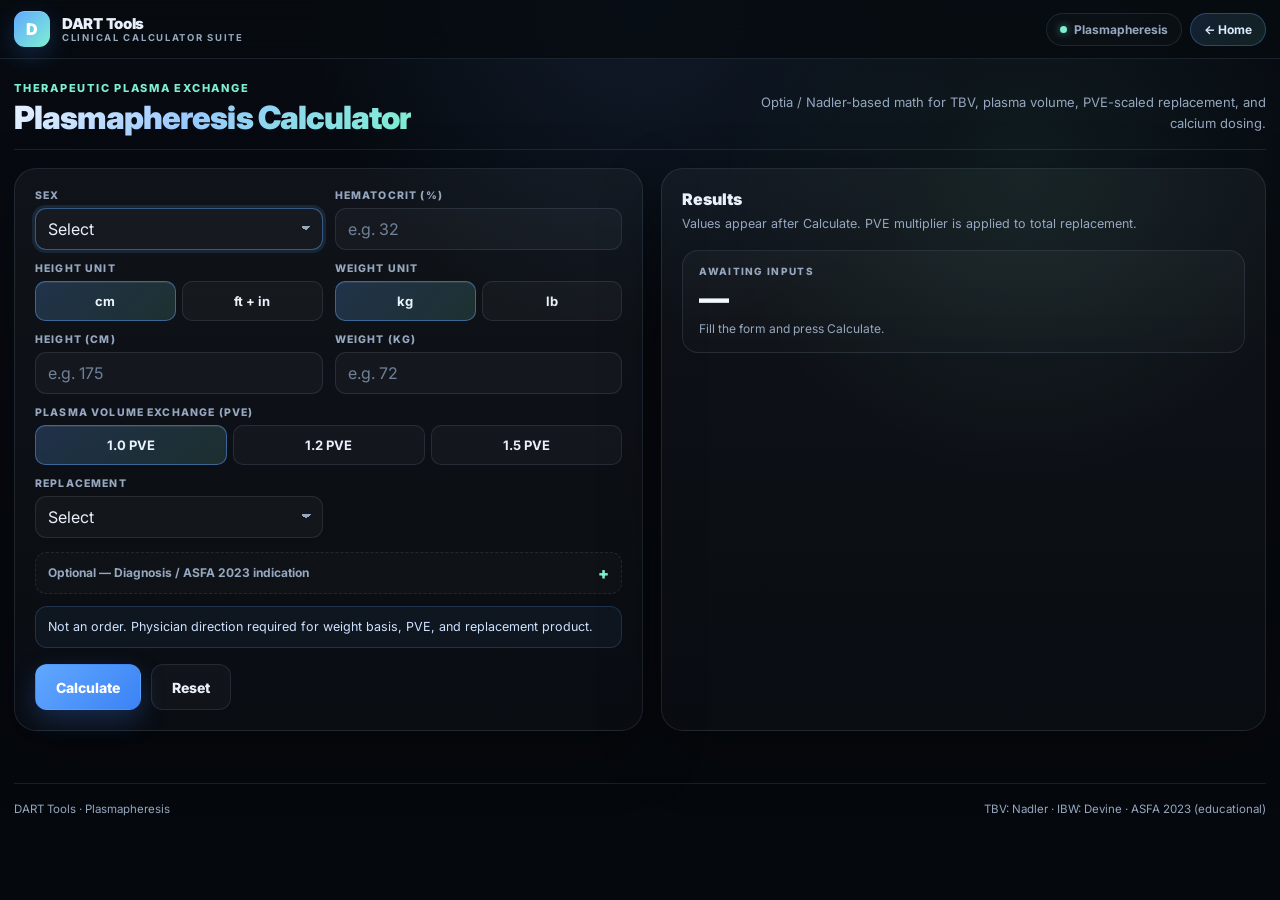
==== commit e58ecb16: "Rename plasmapheresis1.html to plasmapheresis.html" ====
--- a/plasmapheresis.html
+++ b/plasmapheresis.html
@@ -3,140 +3,280 @@
 <head>
 <meta charset="UTF-8" />
 <meta name="viewport" content="width=device-width, initial-scale=1.0" />
-<title>DART Tools — Plasmapheresis Calculator v2</title>
+<title>DART Tools — Plasmapheresis Calculator</title>
 <link rel="preconnect" href="https://fonts.googleapis.com">
 <link rel="preconnect" href="https://fonts.gstatic.com" crossorigin>
-<link href="https://fonts.googleapis.com/css2?family=Inter:wght@300;400;500;600;700;800;900&display=swap" rel="stylesheet">
+<link href="https://fonts.googleapis.com/css2?family=Inter:wght@400;500;600;700;800;900&display=swap" rel="stylesheet">
 <style>
 :root{
-  --bg:#070b11;--card:#111a27;--card2:#0f1722;--border:rgba(149,173,205,.14);
-  --text:#e9f0fa;--muted:#96a7bf;--primary:#61a8ff;--primary2:#3b82f6;
-  --accent:#7ef0d2;--gold:#cfa95f;--shadow:0 20px 60px rgba(0,0,0,.35);
-  --nav-bg:rgba(7,11,17,.78);--grid:rgba(255,255,255,.03);--warn:#ffcd70;
+  --bg:#070b11;
+  --card:#111a27;
+  --card2:#0f1722;
+  --border:rgba(149,173,205,.14);
+  --border-strong:rgba(122,162,255,.28);
+  --text:#e9f0fa;
+  --muted:#96a7bf;
+  --primary:#61a8ff;
+  --primary2:#3b82f6;
+  --accent:#7ef0d2;
+  --gold:#cfa95f;
+  --warn:#ffcd70;
+  --shadow:0 20px 60px rgba(0,0,0,.35);
+  --nav-bg:rgba(7,11,17,.82);
+  --grid:rgba(255,255,255,.03);
 }
 *{box-sizing:border-box;margin:0;padding:0}
 html{scroll-behavior:smooth}
 body{
-  font-family:'Inter',sans-serif;
+  font-family:'Inter',system-ui,sans-serif;
   background:
     radial-gradient(circle at top, rgba(97,168,255,.10), transparent 30%),
     radial-gradient(circle at 80% 20%, rgba(126,240,210,.08), transparent 24%),
     linear-gradient(180deg, var(--bg), #05080d 100%);
-  color:var(--text);overflow-x:hidden;-webkit-font-smoothing:antialiased;
+  color:var(--text);
+  -webkit-font-smoothing:antialiased;
+  overflow-x:hidden;
+  min-height:100vh;
 }
 body::before{
   content:"";position:fixed;inset:0;pointer-events:none;
-  background:linear-gradient(var(--grid) 1px, transparent 1px),linear-gradient(90deg, var(--grid) 1px, transparent 1px);
+  background:
+    linear-gradient(var(--grid) 1px, transparent 1px),
+    linear-gradient(90deg, var(--grid) 1px, transparent 1px);
   background-size:40px 40px;opacity:.45;
   mask-image:linear-gradient(to bottom, rgba(0,0,0,.35), transparent 80%);
 }
 a{text-decoration:none;color:inherit}
-.container{width:min(1240px, calc(100% - 28px));margin:0 auto}
-.scroll-progress{position:fixed;top:0;left:0;right:0;height:3px;z-index:999}
-.scroll-fill{height:100%;width:0;background:linear-gradient(90deg,var(--accent),var(--primary),var(--gold))}
-.ticker{overflow:hidden;border-bottom:1px solid var(--border);background:linear-gradient(90deg, rgba(97,168,255,.12), rgba(126,240,210,.10))}
-.ticker-inner{display:flex;gap:34px;white-space:nowrap;padding:11px 0;width:max-content;animation:ticker 34s linear infinite;font-size:12px;font-weight:700;letter-spacing:.08em;text-transform:uppercase;color:#d8e8ff}
-@keyframes ticker{from{transform:translateX(0)}to{transform:translateX(-50%)}}
-nav{position:sticky;top:0;z-index:200;backdrop-filter:blur(18px);background:var(--nav-bg);border-bottom:1px solid var(--border)}
-.nav-inner{min-height:72px;display:flex;align-items:center;justify-content:space-between;gap:18px;flex-wrap:wrap}
-.brand{display:flex;align-items:center;gap:14px}
-.brand-mark{width:42px;height:42px;border-radius:13px;display:grid;place-items:center;font-size:18px;font-weight:900;color:#fff;background:linear-gradient(135deg,var(--primary),var(--accent));box-shadow:inset 0 1px 0 rgba(255,255,255,.2),0 10px 30px rgba(59,130,246,.28)}
-.brand-title{font-size:18px;font-weight:900}
-.brand-sub{font-size:10px;text-transform:uppercase;letter-spacing:.20em;color:var(--muted);font-weight:700}
-.pill{display:inline-flex;align-items:center;gap:8px;padding:10px 14px;border-radius:999px;border:1px solid var(--border);background:rgba(255,255,255,.02);color:var(--muted);font-size:13px;font-weight:700}
-.status-dot{width:8px;height:8px;border-radius:50%;background:var(--accent);box-shadow:0 0 10px rgba(126,240,210,.6);animation:pulse 2s infinite}
-@keyframes pulse{0%,100%{transform:scale(1);opacity:1}50%{transform:scale(.75);opacity:.5}}
-.hero{padding:52px 0 22px}
-.eyebrow{display:inline-flex;align-items:center;gap:10px;padding:9px 16px;border-radius:999px;border:1px solid rgba(97,168,255,.22);background:rgba(97,168,255,.08);color:#bad7ff;font-size:12px;font-weight:800;text-transform:uppercase;letter-spacing:.14em;margin-bottom:20px}
-.eyebrow::before{content:"";width:8px;height:8px;border-radius:50%;background:var(--primary)}
-h1{font-size:clamp(36px,7vw,72px);line-height:.98;letter-spacing:-.06em;font-weight:900;margin-bottom:16px}
-h1 .thin{display:block;font-size:.34em;color:var(--muted);font-weight:600;margin-bottom:12px}
-h1 .accent{background:linear-gradient(135deg,#eaf3ff 0%,#99c9ff 45%,#7ef0d2 100%);-webkit-background-clip:text;background-clip:text;color:transparent}
-.hero-sub{max-width:950px;font-size:clamp(16px,2vw,20px);line-height:1.8;color:var(--muted)}
-.grid{display:grid;grid-template-columns:1.05fr .95fr;gap:22px;padding:20px 0 72px}
-.panel{background:linear-gradient(180deg, rgba(255,255,255,.04), rgba(255,255,255,.02));border:1px solid var(--border);border-radius:28px;padding:24px;box-shadow:var(--shadow)}
-.panel-title{font-size:20px;font-weight:900;margin-bottom:8px}
-.panel-sub{font-size:14px;color:var(--muted);line-height:1.75;margin-bottom:22px}
-.form-grid{display:grid;grid-template-columns:1fr 1fr;gap:16px}
-.field{display:flex;flex-direction:column;gap:8px}
+.container{width:min(1280px, calc(100% - 28px));margin:0 auto}
+
+/* ── compact sticky nav ───────────────────────────── */
+nav{
+  position:sticky;top:0;z-index:200;
+  backdrop-filter:blur(18px);
+  background:var(--nav-bg);
+  border-bottom:1px solid var(--border);
+}
+.nav-inner{
+  min-height:58px;display:flex;align-items:center;justify-content:space-between;
+  gap:12px;flex-wrap:wrap;padding:8px 0;
+}
+.brand{display:flex;align-items:center;gap:12px}
+.brand-mark{
+  width:36px;height:36px;border-radius:11px;
+  display:grid;place-items:center;
+  font-size:16px;font-weight:900;color:#fff;
+  background:linear-gradient(135deg,var(--primary),var(--accent));
+  box-shadow:inset 0 1px 0 rgba(255,255,255,.2),0 8px 24px rgba(59,130,246,.24);
+}
+.brand-title{font-size:15px;font-weight:900;letter-spacing:-.02em;line-height:1.15}
+.brand-sub{font-size:9.5px;text-transform:uppercase;letter-spacing:.18em;color:var(--muted);font-weight:700}
+.nav-right{display:flex;gap:8px;flex-wrap:wrap;align-items:center}
+.chip{
+  display:inline-flex;align-items:center;gap:7px;
+  padding:8px 13px;border-radius:999px;
+  border:1px solid var(--border);
+  background:rgba(255,255,255,.02);
+  color:var(--muted);font-size:12px;font-weight:700;
+  transition:all .2s ease;
+}
+.chip-home{
+  background:linear-gradient(135deg,rgba(97,168,255,.14),rgba(126,240,210,.10));
+  border-color:rgba(97,168,255,.3); color:#d8ecff;
+}
+.chip-home:hover{border-color:rgba(97,168,255,.55);color:#fff;transform:translateY(-1px)}
+.chip .dot{width:7px;height:7px;border-radius:50%;background:var(--accent);box-shadow:0 0 8px rgba(126,240,210,.6);animation:pulse 2s infinite}
+@keyframes pulse{0%,100%{transform:scale(1);opacity:1}50%{transform:scale(.7);opacity:.5}}
+
+/* ── title bar ────────────────────────────────────── */
+.head-bar{
+  padding:22px 0 14px;
+  display:flex;align-items:flex-end;justify-content:space-between;gap:16px;flex-wrap:wrap;
+  border-bottom:1px solid var(--border);margin-bottom:18px;
+}
+.head-kicker{
+  font-size:11px;text-transform:uppercase;letter-spacing:.16em;
+  color:var(--accent);font-weight:800;margin-bottom:6px;
+}
+.head-title{
+  font-size:clamp(22px,3.4vw,32px);
+  line-height:1.05;letter-spacing:-.03em;font-weight:900;
+}
+.head-title .accent{
+  background:linear-gradient(135deg,#eaf3ff 0%,#99c9ff 45%,#7ef0d2 100%);
+  -webkit-background-clip:text;background-clip:text;color:transparent;
+}
+.head-meta{font-size:13px;color:var(--muted);max-width:520px;line-height:1.65;text-align:right}
+
+/* ── layout ───────────────────────────────────────── */
+.grid-wrap{display:grid;grid-template-columns:1.02fr .98fr;gap:18px;padding-bottom:44px}
+.panel{
+  background:linear-gradient(180deg, rgba(255,255,255,.04), rgba(255,255,255,.02));
+  border:1px solid var(--border);
+  border-radius:22px;padding:20px;
+  box-shadow:var(--shadow);
+}
+.panel-title{font-size:16px;font-weight:900;margin-bottom:4px}
+.panel-sub{font-size:12.5px;color:var(--muted);line-height:1.7;margin-bottom:16px}
+
+/* ── form ─────────────────────────────────────────── */
+.form-grid{display:grid;grid-template-columns:1fr 1fr;gap:12px}
+.field{display:flex;flex-direction:column;gap:6px;min-width:0}
 .field.full{grid-column:1 / -1}
-.label{font-size:12px;font-weight:800;text-transform:uppercase;letter-spacing:.12em;color:var(--muted)}
+.label{font-size:10.5px;font-weight:800;text-transform:uppercase;letter-spacing:.11em;color:var(--muted)}
+
 input,select,button{font:inherit}
-input,select{width:100%;min-height:50px;border-radius:14px;border:1px solid var(--border);background:rgba(255,255,255,.03);color:var(--text);padding:0 14px;outline:none}
-input:focus,select:focus{border-color:rgba(97,168,255,.45);box-shadow:0 0 0 4px rgba(97,168,255,.12)}
+input,select{
+  width:100%;min-height:42px;border-radius:11px;
+  border:1px solid var(--border);
+  background:rgba(255,255,255,.03);
+  color:var(--text);padding:0 12px;outline:none;
+  transition:border-color .2s ease, box-shadow .2s ease;
+}
+input:focus,select:focus{border-color:rgba(97,168,255,.45);box-shadow:0 0 0 3px rgba(97,168,255,.12)}
 input::placeholder{color:#70829a}
-.inline-toggle{display:flex;gap:10px;flex-wrap:wrap}
-.toggle-btn{min-height:46px;padding:0 16px;border-radius:12px;border:1px solid var(--border);background:rgba(255,255,255,.03);color:var(--text);font-weight:800;cursor:pointer}
-.toggle-btn.active{background:linear-gradient(135deg, rgba(97,168,255,.18), rgba(126,240,210,.12));border-color:rgba(97,168,255,.38)}
-.sub-grid,.mini-grid{display:grid;grid-template-columns:1fr 1fr;gap:14px}
-.note{border:1px solid rgba(126,240,210,.18);background:rgba(126,240,210,.06);color:#d5fff2;border-radius:16px;padding:14px 16px;font-size:14px;line-height:1.75}
+select{
+  appearance:none;-webkit-appearance:none;
+  background-image:linear-gradient(45deg, transparent 50%, var(--muted) 50%),
+                   linear-gradient(135deg, var(--muted) 50%, transparent 50%);
+  background-position:calc(100% - 16px) 50%, calc(100% - 11px) 50%;
+  background-size:5px 5px, 5px 5px;background-repeat:no-repeat;padding-right:30px;
+}
+
+.inline-toggle{display:flex;gap:6px;flex-wrap:wrap}
+.toggle-btn{
+  flex:1;min-width:60px;min-height:40px;padding:0 10px;
+  border-radius:10px;border:1px solid var(--border);
+  background:rgba(255,255,255,.03);color:var(--text);
+  font-weight:700;font-size:13px;cursor:pointer;
+  transition:all .2s ease;
+}
+.toggle-btn:hover{border-color:rgba(97,168,255,.34)}
+.toggle-btn.active{
+  background:linear-gradient(135deg,rgba(97,168,255,.22),rgba(126,240,210,.14));
+  border-color:rgba(97,168,255,.45);color:#eaf3ff;
+  box-shadow:inset 0 1px 0 rgba(255,255,255,.08);
+}
+.sub-grid,.mini-grid{display:grid;grid-template-columns:1fr 1fr;gap:10px}
+
+.note{
+  border:1px solid rgba(126,240,210,.18);
+  background:rgba(126,240,210,.06);color:#d5fff2;
+  border-radius:12px;padding:10px 12px;
+  font-size:12.5px;line-height:1.65;
+}
 .note.warning{border-color:rgba(255,205,112,.20);background:rgba(255,205,112,.08);color:#ffe8b6}
-.calc-row{display:flex;gap:14px;flex-wrap:wrap;margin-top:20px}
-.btn{display:inline-flex;align-items:center;justify-content:center;gap:10px;min-height:52px;padding:0 22px;border-radius:14px;border:1px solid transparent;font-weight:800;font-size:15px;cursor:pointer}
-.btn-primary{color:#fff;background:linear-gradient(135deg,var(--primary),var(--primary2));box-shadow:0 14px 34px rgba(59,130,246,.28)}
-.btn-secondary{color:var(--text);background:rgba(255,255,255,.03);border-color:var(--border)}
-.result-stack{display:grid;gap:14px}
-.result-card{border:1px solid var(--border);border-radius:20px;background:linear-gradient(180deg, rgba(255,255,255,.03), rgba(255,255,255,.015));padding:18px}
-.result-kicker{font-size:11px;text-transform:uppercase;letter-spacing:.14em;color:var(--muted);font-weight:800;margin-bottom:8px}
-.result-value{font-size:clamp(24px,4vw,38px);letter-spacing:-.05em;line-height:1;font-weight:900;color:#f4f8ff;margin-bottom:8px}
-.result-meta{color:var(--muted);font-size:13px;line-height:1.7}
-.math-box{border:1px solid rgba(97,168,255,.18);background:rgba(97,168,255,.05);color:#d8e9ff;border-radius:18px;padding:16px;font-size:14px;line-height:1.8}
+.note.info{border-color:rgba(97,168,255,.2);background:rgba(97,168,255,.05);color:#cfe2ff}
+
+.calc-row{display:flex;gap:10px;flex-wrap:wrap;margin-top:16px}
+.btn{
+  display:inline-flex;align-items:center;justify-content:center;gap:8px;
+  min-height:46px;padding:0 20px;border-radius:12px;
+  border:1px solid transparent;font-weight:800;font-size:14px;
+  cursor:pointer;transition:all .22s ease;
+}
+.btn:hover{transform:translateY(-1px)}
+.btn-primary{
+  color:#fff;background:linear-gradient(135deg,var(--primary),var(--primary2));
+  box-shadow:0 10px 26px rgba(59,130,246,.26);
+}
+.btn-primary:hover{box-shadow:0 14px 32px rgba(59,130,246,.38)}
+.btn-secondary{
+  color:var(--text);background:rgba(255,255,255,.03);
+  border-color:var(--border);
+}
+.btn-secondary:hover{border-color:rgba(97,168,255,.34)}
+
+/* ── results ──────────────────────────────────────── */
+.result-stack{display:grid;gap:12px}
+.result-card{
+  border:1px solid var(--border);border-radius:16px;
+  background:linear-gradient(180deg, rgba(255,255,255,.03), rgba(255,255,255,.015));
+  padding:14px 16px;
+}
+.result-kicker{font-size:10px;text-transform:uppercase;letter-spacing:.13em;color:var(--muted);font-weight:800;margin-bottom:6px}
+.result-value{font-size:clamp(20px,3vw,30px);letter-spacing:-.04em;line-height:1;font-weight:900;color:#f4f8ff;margin-bottom:6px}
+.result-meta{color:var(--muted);font-size:12px;line-height:1.6}
+.math-box{
+  border:1px solid rgba(97,168,255,.18);
+  background:rgba(97,168,255,.05);color:#d8e9ff;
+  border-radius:14px;padding:12px 14px;
+  font-size:12.5px;line-height:1.7;
+}
 .math-box strong{color:#fff}
-.calc-line{padding:11px 0;border-bottom:1px solid rgba(255,255,255,.06)}
+.calc-line{padding:6px 0;border-bottom:1px solid rgba(255,255,255,.06)}
 .calc-line:last-child{border-bottom:none}
 .hidden{display:none!important}
-.replace-split{display:none}
-.replace-split.show{display:block}
-.footer-wrap{border-top:1px solid var(--border);background:rgba(255,255,255,.02)}
-footer{padding:28px 0 44px;display:flex;align-items:center;justify-content:space-between;gap:18px;flex-wrap:wrap}
-.footer-left{display:flex;align-items:center;gap:12px;color:#dce8fb;font-weight:800}
-.footer-copy{font-size:12px;color:var(--muted);max-width:780px;line-height:1.7}
-@media (max-width:980px){.grid{grid-template-columns:1fr}}
-@media (max-width:760px){.form-grid,.sub-grid,.mini-grid{grid-template-columns:1fr}}
+
+/* ── collapsible ──────────────────────────────────── */
+details{margin-top:2px}
+details summary{
+  cursor:pointer;list-style:none;
+  padding:10px 12px;border-radius:11px;
+  border:1px dashed var(--border);
+  background:rgba(255,255,255,.02);
+  font-size:12px;font-weight:700;color:var(--muted);
+  display:flex;align-items:center;justify-content:space-between;
+  transition:all .2s ease;
+}
+details summary:hover{color:var(--text);border-color:rgba(97,168,255,.3)}
+details summary::-webkit-details-marker{display:none}
+details summary::after{content:"+";font-size:16px;color:var(--accent);font-weight:900}
+details[open] summary::after{content:"−"}
+details[open] summary{margin-bottom:10px;border-style:solid}
+
+/* ── footer ──────────────────────────────────────── */
+.foot{
+  padding:18px 0 32px;border-top:1px solid var(--border);
+  color:var(--muted);font-size:11.5px;
+  display:flex;justify-content:space-between;gap:14px;flex-wrap:wrap;
+  margin-top:8px;
+}
+
+@media (max-width:980px){
+  .grid-wrap{grid-template-columns:1fr}
+  .head-meta{text-align:left}
+}
+@media (max-width:540px){
+  .form-grid,.sub-grid,.mini-grid{grid-template-columns:1fr}
+}
 </style>
 </head>
 <body>
-<div class="scroll-progress"><div class="scroll-fill" id="scrollFill"></div></div>
-
-<div class="ticker"><div class="ticker-inner">
-  <span>DART TOOLS</span><span>•</span><span>PLASMAPHERESIS CALCULATOR</span><span>•</span>
-  <span>TBV • PLASMA VOLUME • REPLACEMENT • CALCIUM</span><span>•</span>
-  <span>OPTIONAL DIAGNOSIS / ASFA CATEGORY SUPPORT</span><span>•</span>
-  <span>DART TOOLS</span><span>•</span><span>PLASMAPHERESIS CALCULATOR</span><span>•</span>
-  <span>TBV • PLASMA VOLUME • REPLACEMENT • CALCIUM</span><span>•</span>
-  <span>OPTIONAL DIAGNOSIS / ASFA CATEGORY SUPPORT</span><span>•</span>
-</div></div>
-
-<nav><div class="container nav-inner">
-  <a class="brand" href="index.html">
-    <div class="brand-mark">D</div>
+
+<nav>
+  <div class="container nav-inner">
+    <a class="brand" href="index.html">
+      <div class="brand-mark">D</div>
+      <div>
+        <div class="brand-title">DART Tools</div>
+        <div class="brand-sub">Clinical calculator suite</div>
+      </div>
+    </a>
+    <div class="nav-right">
+      <span class="chip"><span class="dot"></span>Plasmapheresis</span>
+      <a class="chip chip-home" href="index.html">← Home</a>
+    </div>
+  </div>
+</nav>
+
+<div class="container">
+
+  <div class="head-bar">
     <div>
-      <div class="brand-title">DART Tools</div>
-      <div class="brand-sub">Clinical calculator suite</div>
-    </div>
-  </a>
-  <div style="display:flex;gap:10px;flex-wrap:wrap">
-    <div class="pill"><span class="status-dot"></span><span>Plasmapheresis v2</span></div>
-    <a class="pill" href="index.html">← Back to index</a>
+      <div class="head-kicker">Therapeutic Plasma Exchange</div>
+      <div class="head-title"><span class="accent">Plasmapheresis Calculator</span></div>
+    </div>
+    <div class="head-meta">Optia / Nadler-based math for TBV, plasma volume, PVE-scaled replacement, and calcium dosing.</div>
   </div>
-</div></nav>
-
-<section class="hero">
-  <div class="container">
-    <div class="eyebrow">DART Tools Calculator</div>
-    <h1><span class="thin">Therapeutic plasma exchange support for</span><span class="accent">Plasmapheresis</span></h1>
-    <p class="hero-sub">This version adds an optional diagnosis dropdown with ASFA 2023 category support and nurse-facing rationale. The diagnosis section is educational and does not change the math unless you choose the weight basis in the BMI section.</p>
-  </div>
-
-  <div class="container grid">
+
+  <div class="grid-wrap">
+
     <section class="panel">
-      <div class="panel-title">Patient Inputs</div>
-      <div class="panel-sub">Fill in the fields below, then press calculate. Height and weight can be entered in metric or English units.</div>
-
       <div class="form-grid">
+
         <div class="field">
           <label class="label" for="sex">Sex</label>
-          <select id="sex">
+          <select id="sex" autofocus>
             <option value="">Select</option>
             <option value="male">Male</option>
             <option value="female">Female</option>
@@ -144,11 +284,11 @@
         </div>
 
         <div class="field">
-          <label class="label" for="hct">Hematocrit (Hct)</label>
-          <input id="hct" type="number" step="0.1" min="0" placeholder="Example: 32" />
-        </div>
-
-        <div class="field full">
+          <label class="label" for="hct">Hematocrit (%)</label>
+          <input id="hct" type="number" step="0.1" min="0" placeholder="e.g. 32" />
+        </div>
+
+        <div class="field">
           <label class="label">Height Unit</label>
           <div class="inline-toggle">
             <button class="toggle-btn active" type="button" id="heightMetricBtn">cm</button>
@@ -156,20 +296,7 @@
           </div>
         </div>
 
-        <div class="field" id="heightCmWrap">
-          <label class="label" for="heightCm">Height (cm)</label>
-          <input id="heightCm" type="number" step="0.1" min="0" placeholder="Example: 175" />
-        </div>
-
-        <div class="field full hidden" id="heightEnglishWrap">
-          <label class="label">Height (ft + in)</label>
-          <div class="sub-grid">
-            <input id="heightFt" type="number" step="1" min="0" placeholder="Feet" />
-            <input id="heightIn" type="number" step="0.1" min="0" placeholder="Inches" />
-          </div>
-        </div>
-
-        <div class="field full">
+        <div class="field">
           <label class="label">Weight Unit</label>
           <div class="inline-toggle">
             <button class="toggle-btn active" type="button" id="weightMetricBtn">kg</button>
@@ -177,150 +304,174 @@
           </div>
         </div>
 
+        <div class="field" id="heightCmWrap">
+          <label class="label" for="heightCm">Height (cm)</label>
+          <input id="heightCm" type="number" step="0.1" min="0" placeholder="e.g. 175" />
+        </div>
+        <div class="field hidden" id="heightEnglishWrap">
+          <label class="label">Height (ft + in)</label>
+          <div class="sub-grid">
+            <input id="heightFt" type="number" step="1" min="0" placeholder="ft" />
+            <input id="heightIn" type="number" step="0.1" min="0" placeholder="in" />
+          </div>
+        </div>
+
         <div class="field" id="weightKgWrap">
           <label class="label" for="weightKg">Weight (kg)</label>
-          <input id="weightKg" type="number" step="0.1" min="0" placeholder="Example: 72" />
-        </div>
-
+          <input id="weightKg" type="number" step="0.1" min="0" placeholder="e.g. 72" />
+        </div>
         <div class="field hidden" id="weightLbWrap">
           <label class="label" for="weightLb">Weight (lb)</label>
-          <input id="weightLb" type="number" step="0.1" min="0" placeholder="Example: 180" />
+          <input id="weightLb" type="number" step="0.1" min="0" placeholder="e.g. 160" />
         </div>
 
         <div class="field full">
-          <label class="label" for="diagnosis">Diagnosis / Indication (optional)</label>
-          <select id="diagnosis">
-            <option value="">Select diagnosis / indication</option>
-            <option value="ttp">Thrombotic thrombocytopenic purpura (TTP)</option>
-            <option value="aidp">Guillain-Barré syndrome / AIDP</option>
-            <option value="cidp">CIDP</option>
-            <option value="mg-acute">Myasthenia gravis — acute short-term treatment</option>
-            <option value="mg-long">Myasthenia gravis — long-term treatment</option>
-            <option value="anti-gbm-dah">Anti-GBM disease — diffuse alveolar hemorrhage</option>
-            <option value="anti-gbm-dialysis-independent">Anti-GBM disease — dialysis-independent</option>
-            <option value="anti-gbm-dialysis-dependent">Anti-GBM disease — dialysis-dependent, no DAH</option>
-            <option value="sle-severe">Systemic lupus erythematosus — severe</option>
-            <option value="aav-mpa">ANCA vasculitis — microscopic polyangiitis</option>
-            <option value="aav-gpa">ANCA vasculitis — granulomatosis with polyangiitis</option>
-            <option value="kidney-abo-compatible-amr">Kidney transplant, ABO compatible — antibody-mediated rejection</option>
-            <option value="kidney-abo-compatible-desens">Kidney transplant, ABO compatible — desensitization / prophylaxis, living donor</option>
-            <option value="kidney-abo-incompatible-desens">Kidney transplant, ABO incompatible — desensitization, living donor</option>
-            <option value="kidney-abo-incompatible-amr">Kidney transplant, ABO incompatible — antibody-mediated rejection</option>
-            <option value="heart-desens">Heart transplant — desensitization</option>
-            <option value="heart-amr">Heart transplant — antibody-mediated rejection</option>
-            <option value="liver-aboi-desens">Liver transplant — ABO incompatible desensitization, living donor</option>
-            <option value="thyroid-storm">Thyroid storm</option>
-            <option value="wilson-fulminant">Wilson disease, fulminant</option>
-            <option value="other">Other / not listed</option>
-          </select>
-        </div>
-
-        <div class="field full hidden" id="diagnosisInfoWrap">
-          <div id="diagnosisInfoCard" class="math-box"></div>
+          <label class="label">Plasma Volume Exchange (PVE)</label>
+          <div class="inline-toggle" id="pveToggle">
+            <button class="toggle-btn active" type="button" data-pve="1">1.0 PVE</button>
+            <button class="toggle-btn" type="button" data-pve="1.2">1.2 PVE</button>
+            <button class="toggle-btn" type="button" data-pve="1.5">1.5 PVE</button>
+          </div>
         </div>
 
         <div class="field">
-          <label class="label" for="replacementType">Replacement Type</label>
+          <label class="label" for="replacementType">Replacement</label>
           <select id="replacementType">
             <option value="">Select</option>
-            <option value="albumin">Albumin</option>
-            <option value="ffp">FFP</option>
-            <option value="both">Both</option>
+            <option value="albumin">Albumin only</option>
+            <option value="ffp">FFP only</option>
+            <option value="both">Albumin + FFP</option>
           </select>
         </div>
 
-        <div class="field replace-split" id="splitWrap">
-          <label class="label" for="splitType">If Both</label>
+        <div class="field hidden" id="splitWrap">
+          <label class="label" for="splitType">Split Ratio</label>
           <select id="splitType">
-            <option value="half">1/2 = half Albumin / half FFP</option>
-            <option value="third">1/3 = 2/3 Albumin / 1/3 FFP</option>
+            <option value="half">½ Albumin : ½ FFP</option>
+            <option value="third">⅔ Albumin : ⅓ FFP</option>
           </select>
         </div>
 
         <div class="field full hidden" id="ibwUseWrap">
-          <div class="note warning">BMI is greater than 30. Some centers consider ideal body weight in obesity. Verify the weight basis with physician direction and local protocol.</div>
-          <div style="height:12px"></div>
-          <label class="label">TBV / Replacement Weight Basis</label>
+          <div class="note warning">BMI &gt; 30. Some protocols use ideal body weight. Verify with physician.</div>
+          <div style="height:8px"></div>
+          <label class="label">Weight Basis</label>
           <div class="inline-toggle">
-            <button class="toggle-btn active" type="button" id="actualBasisBtn">Use Entered Weight</button>
-            <button class="toggle-btn" type="button" id="ibwBasisBtn">Use Ideal Body Weight</button>
+            <button class="toggle-btn active" type="button" id="actualBasisBtn">Entered Weight</button>
+            <button class="toggle-btn" type="button" id="ibwBasisBtn">Ideal Body Weight</button>
           </div>
         </div>
 
         <div class="field full">
-          <div class="note">This is not an order. Only a physician can determine which weight should be used for the procedure.</div>
-        </div>
+          <details>
+            <summary>Optional — Diagnosis / ASFA 2023 indication</summary>
+            <select id="diagnosis">
+              <option value="">Select diagnosis (optional)</option>
+              <option value="ttp">TTP — Thrombotic thrombocytopenic purpura</option>
+              <option value="aidp">Guillain-Barré / AIDP</option>
+              <option value="cidp">CIDP</option>
+              <option value="mg-acute">Myasthenia gravis — acute</option>
+              <option value="mg-long">Myasthenia gravis — long-term</option>
+              <option value="anti-gbm-dah">Anti-GBM — diffuse alveolar hemorrhage</option>
+              <option value="anti-gbm-dialysis-independent">Anti-GBM — dialysis-independent</option>
+              <option value="anti-gbm-dialysis-dependent">Anti-GBM — dialysis-dependent, no DAH</option>
+              <option value="sle-severe">SLE — severe</option>
+              <option value="aav-mpa">ANCA vasculitis — MPA</option>
+              <option value="aav-gpa">ANCA vasculitis — GPA</option>
+              <option value="kidney-abo-compatible-amr">Kidney ABO-compatible AMR</option>
+              <option value="kidney-abo-compatible-desens">Kidney ABO-compatible desensitization</option>
+              <option value="kidney-abo-incompatible-desens">Kidney ABO-incompatible desensitization</option>
+              <option value="kidney-abo-incompatible-amr">Kidney ABO-incompatible AMR</option>
+              <option value="heart-desens">Heart — desensitization</option>
+              <option value="heart-amr">Heart — AMR</option>
+              <option value="liver-aboi-desens">Liver ABO-incompatible desensitization</option>
+              <option value="thyroid-storm">Thyroid storm</option>
+              <option value="wilson-fulminant">Wilson disease, fulminant</option>
+              <option value="other">Other / not listed</option>
+            </select>
+            <div id="diagnosisInfoCard" class="math-box hidden" style="margin-top:10px"></div>
+          </details>
+        </div>
+
+        <div class="field full">
+          <div class="note info">Not an order. Physician direction required for weight basis, PVE, and replacement product.</div>
+        </div>
+
       </div>
 
       <div class="calc-row">
         <button class="btn btn-primary" id="calculateBtn" type="button">Calculate</button>
         <button class="btn btn-secondary" id="resetBtn" type="button">Reset</button>
       </div>
-
-      <div style="height:18px"></div>
-      <div class="note warning">Diagnosis / ASFA information below is educational support for nurses and users. It does not replace physician judgment, institutional policy, or the full ASFA fact sheet.</div>
     </section>
 
     <aside class="panel">
       <div class="panel-title">Results</div>
-      <div class="panel-sub">Calculated values will appear below after you press calculate.</div>
+      <div class="panel-sub">Values appear after Calculate. PVE multiplier is applied to total replacement.</div>
       <div class="result-stack" id="results">
         <div class="result-card">
-          <div class="result-kicker">Waiting for calculation</div>
+          <div class="result-kicker">Awaiting inputs</div>
           <div class="result-value">—</div>
-          <div class="result-meta">No results yet.</div>
+          <div class="result-meta">Fill the form and press Calculate.</div>
         </div>
       </div>
     </aside>
+
   </div>
-</section>
-
-<div class="footer-wrap"><div class="container"><footer>
-  <div class="footer-left"><div class="brand-mark" style="width:32px;height:32px;border-radius:10px;font-size:14px;">D</div><span>DART Tools</span></div>
-  <div class="footer-copy">TBV math uses the Spectra Optia/Nadler-style equations and the optional diagnosis categories are mapped to ASFA 2023 indications selected for common plasmapheresis workflows.</div>
-</footer></div></div>
+
+  <div class="foot">
+    <span>DART Tools · Plasmapheresis</span>
+    <span>TBV: Nadler · IBW: Devine · ASFA 2023 (educational)</span>
+  </div>
+
+</div>
 
 <script>
+/* ─── diagnosis library (ASFA 2023, educational) ─── */
 const diagnosisLibrary = {
-  "ttp": {label:"Thrombotic thrombocytopenic purpura (TTP)", category:"Category I", grade:"1A", rationale:"TPE is used as first-line therapy because it rapidly removes the circulating inhibitor and ultra-large von Willebrand factor multimers while replacing deficient ADAMTS13 with plasma.", nurse:"Medical emergency. Expedite therapy, confirm plasma replacement, and closely watch neurologic change, hemolysis markers, platelet recovery, and reaction/access issues."},
-  "aidp": {label:"Guillain-Barré syndrome / AIDP", category:"Category I", grade:"1A", rationale:"TPE is used as primary treatment to remove pathogenic antibodies and inflammatory mediators in acute inflammatory demyelinating polyradiculoneuropathy.", nurse:"Watch respiratory status, bulbar weakness, autonomic instability, pain, mobility, and tolerance of serial exchanges."},
-  "cidp": {label:"CIDP", category:"Category I", grade:"1B", rationale:"TPE is used for autoimmune demyelinating neuropathy to reduce circulating immune factors and improve symptoms, often as a rescue or short-term response strategy.", nurse:"Trend strength, gait, sensory symptoms, interval response, and whether apheresis is being used as bridge or maintenance."},
-  "mg-acute": {label:"Myasthenia gravis — acute short-term treatment", category:"Category I", grade:"1B", rationale:"TPE is used as rapid, short-acting immunomodulating therapy for myasthenic crisis, unstable or refractory disease, and unstable pre-thymectomy settings.", nurse:"Watch bulbar symptoms, respiratory fatigue, secretion burden, aspiration risk, and timing with other therapies."},
-  "mg-long": {label:"Myasthenia gravis — long-term treatment", category:"Category II", grade:"2B", rationale:"TPE is accepted as second-line therapy when longer-term apheresis support is needed in selected patients with persistent or refractory disease.", nurse:"Clarify treatment cadence, access durability, symptom interval, and whether this is bridging another immunotherapy."},
-  "anti-gbm-dah": {label:"Anti-GBM disease — diffuse alveolar hemorrhage", category:"Category I", grade:"1C", rationale:"TPE is used early to remove circulating anti-GBM antibodies in pulmonary hemorrhage and reduce ongoing immune-mediated capillary injury.", nurse:"Respiratory status is critical. Plasma may be used for part or all replacement when DAH is present; verify protocol and monitor oxygenation closely."},
-  "anti-gbm-dialysis-independent": {label:"Anti-GBM disease — dialysis-independent", category:"Category I", grade:"1B", rationale:"TPE is used early with immunosuppression to rapidly clear anti-GBM antibodies and improve the chance of kidney recovery before dialysis dependence develops.", nurse:"Trend creatinine, urine output, pulmonary symptoms, and timing relative to immunosuppressive therapy."},
-  "anti-gbm-dialysis-dependent": {label:"Anti-GBM disease — dialysis-dependent, no DAH", category:"Category III", grade:"2B", rationale:"The role of TPE is individualized when the patient is already dialysis-dependent without pulmonary hemorrhage because benefit is less certain.", nurse:"Confirm the exact treatment goal with the team because the expected benefit is less established in this scenario."},
-  "sle-severe": {label:"Systemic lupus erythematosus — severe", category:"Category II", grade:"2C", rationale:"TPE is accepted as second-line therapy in selected severe SLE presentations when rapid removal of circulating immune mediators is desired in addition to immunosuppression.", nurse:"Clarify the target organ manifestation because nursing priorities differ for nephritis, DAH, neuro involvement, or overlap syndromes."},
-  "aav-mpa": {label:"ANCA vasculitis — microscopic polyangiitis", category:"Category III", grade:"1B", rationale:"The optimum role of TPE is not established and use should be individualized, especially in severe renal disease or DAH contexts.", nurse:"Know whether the team is targeting severe renal failure, DAH, or rescue after incomplete response to induction therapy."},
-  "aav-gpa": {label:"ANCA vasculitis — granulomatosis with polyangiitis", category:"Category III", grade:"1B", rationale:"The optimum role of TPE is not established and treatment decisions are individualized in severe disease.", nurse:"Track renal trajectory, pulmonary status, bleeding, and coordination with steroids, rituximab, or cyclophosphamide."},
-  "kidney-abo-compatible-amr": {label:"Kidney transplant, ABO compatible — antibody-mediated rejection", category:"Category I", grade:"1B", rationale:"TPE is used as first-line therapy to reduce donor-specific antibodies in antibody-mediated rejection, usually alongside immunomodulatory therapy.", nurse:"Know if this is active rejection versus desensitization and coordinate timing with IVIG or other adjunct agents."},
-  "kidney-abo-compatible-desens": {label:"Kidney transplant, ABO compatible — desensitization / prophylaxis, living donor", category:"Category I", grade:"1B", rationale:"TPE is used pre-transplant in selected sensitized living-donor candidates to lower antibody burden and improve transplant feasibility.", nurse:"Verify target timeline to transplant and any antibody endpoint or adjunct medication plan."},
-  "kidney-abo-incompatible-desens": {label:"Kidney transplant, ABO incompatible — desensitization, living donor", category:"Category I", grade:"1B", rationale:"TPE is used pre-transplant to reduce isoagglutinin levels in ABO-incompatible living-donor transplantation.", nurse:"Confirm the transplant center protocol, target endpoint, and replacement strategy."},
-  "kidney-abo-incompatible-amr": {label:"Kidney transplant, ABO incompatible — antibody-mediated rejection", category:"Category II", grade:"1B", rationale:"TPE is accepted as second-line therapy for antibody-mediated rejection in this transplant setting, generally as part of a multimodal strategy.", nurse:"Monitor graft dysfunction, fluid balance, product tolerance, and concurrent immunotherapy timing."},
-  "heart-desens": {label:"Heart transplant — desensitization", category:"Category II", grade:"1C", rationale:"TPE is accepted as second-line therapy for selected sensitized heart-transplant candidates to reduce antibody burden before transplant.", nurse:"Clarify whether the goal is pre-transplant desensitization or peri-transplant support and track the transplant timeline."},
-  "heart-amr": {label:"Heart transplant — antibody-mediated rejection", category:"Category III", grade:"2C", rationale:"The optimum role of TPE is not established and decisions are individualized with the transplant team.", nurse:"Watch hemodynamics, volume status, graft dysfunction signs, and which adjunct therapies are paired with the procedure."},
-  "liver-aboi-desens": {label:"Liver transplant — ABO incompatible desensitization, living donor", category:"Category I", grade:"1C", rationale:"TPE is used as first-line desensitization support in ABO-incompatible living-donor liver transplantation to reduce isoagglutinin burden.", nurse:"Verify transplant timing, target titers if provided, and the product strategy dictated by the transplant protocol."},
-  "thyroid-storm": {label:"Thyroid storm", category:"Category II", grade:"2C", rationale:"TPE is accepted as second-line therapy when rapid reduction of circulating thyroid hormone and protein-bound mediators is needed in severe or refractory disease.", nurse:"Monitor rhythm, temperature, blood pressure, mental status, and coordination with antithyroid drugs and beta blockade."},
-  "wilson-fulminant": {label:"Wilson disease, fulminant", category:"Category I", grade:"1C", rationale:"TPE is used as first-line supportive therapy to rapidly remove circulating copper while stabilizing the patient, often as a bridge to transplant evaluation.", nurse:"Closely monitor hemolysis, liver failure status, coagulopathy, and whether treatment is a bridge to urgent transplant."},
-  "other": {label:"Other / not listed", category:"Unspecified", grade:"—", rationale:"This indication is not mapped in the dropdown. Verify the diagnosis-specific role of TPE with the current guideline, physician order, and local protocol.", nurse:"Make sure the team has clearly documented the indication, target endpoint, replacement plan, and adjunct medication schedule."}
+  "ttp":{label:"Thrombotic thrombocytopenic purpura (TTP)", category:"Category I", grade:"1A", rationale:"TPE is first-line: it removes circulating inhibitor and ultra-large vWF multimers while replacing deficient ADAMTS13 with plasma.", nurse:"Medical emergency. Expedite therapy, confirm plasma replacement, watch neuro change, hemolysis, platelet recovery, and access."},
+  "aidp":{label:"Guillain-Barré / AIDP", category:"Category I", grade:"1A", rationale:"TPE removes pathogenic antibodies and inflammatory mediators in acute inflammatory demyelinating polyradiculoneuropathy.", nurse:"Watch respiratory status, bulbar weakness, autonomic instability, pain, mobility, and tolerance of serial exchanges."},
+  "cidp":{label:"CIDP", category:"Category I", grade:"1B", rationale:"TPE reduces circulating immune factors in autoimmune demyelinating neuropathy, often as rescue or short-term response.", nurse:"Trend strength, gait, sensory symptoms, and whether apheresis is bridge or maintenance."},
+  "mg-acute":{label:"Myasthenia gravis — acute", category:"Category I", grade:"1B", rationale:"Rapid, short-acting immunomodulation for crisis, unstable or refractory disease, and pre-thymectomy.", nurse:"Watch bulbar symptoms, respiratory fatigue, secretions, aspiration risk, and therapy timing."},
+  "mg-long":{label:"Myasthenia gravis — long-term", category:"Category II", grade:"2B", rationale:"Second-line when longer-term apheresis is needed for persistent/refractory disease.", nurse:"Clarify cadence, access durability, interval response, and whether bridging another therapy."},
+  "anti-gbm-dah":{label:"Anti-GBM — DAH", category:"Category I", grade:"1C", rationale:"Early TPE removes circulating anti-GBM antibodies in pulmonary hemorrhage.", nurse:"Respiratory status is critical; plasma replacement may be indicated — monitor oxygenation."},
+  "anti-gbm-dialysis-independent":{label:"Anti-GBM — dialysis-independent", category:"Category I", grade:"1B", rationale:"Early TPE with immunosuppression to clear antibodies before dialysis dependence develops.", nurse:"Trend creatinine, urine output, pulmonary symptoms, and immunosuppression timing."},
+  "anti-gbm-dialysis-dependent":{label:"Anti-GBM — dialysis-dependent, no DAH", category:"Category III", grade:"2B", rationale:"Individualized role when already dialysis-dependent without pulmonary hemorrhage.", nurse:"Confirm treatment goal with team; benefit is less established here."},
+  "sle-severe":{label:"SLE — severe", category:"Category II", grade:"2C", rationale:"Second-line in selected severe SLE when rapid removal of immune mediators is desired.", nurse:"Clarify the target organ — nursing priorities differ for nephritis, DAH, or CNS disease."},
+  "aav-mpa":{label:"ANCA vasculitis — MPA", category:"Category III", grade:"1B", rationale:"Optimum role not established; individualize in severe renal disease or DAH.", nurse:"Know if target is severe renal failure, DAH, or rescue after incomplete induction."},
+  "aav-gpa":{label:"ANCA vasculitis — GPA", category:"Category III", grade:"1B", rationale:"Optimum role not established; individualized in severe disease.", nurse:"Track renal trajectory, pulmonary status, bleeding, coordination with steroids/rituximab/cyclophosphamide."},
+  "kidney-abo-compatible-amr":{label:"Kidney ABO-compatible — AMR", category:"Category I", grade:"1B", rationale:"First-line to reduce donor-specific antibodies alongside immunomodulatory therapy.", nurse:"Distinguish active rejection vs desensitization; coordinate with IVIG/adjuncts."},
+  "kidney-abo-compatible-desens":{label:"Kidney ABO-compatible — desensitization (LD)", category:"Category I", grade:"1B", rationale:"Pre-transplant in selected sensitized living-donor candidates to lower antibody burden.", nurse:"Verify timeline to transplant and antibody endpoints/adjunct meds."},
+  "kidney-abo-incompatible-desens":{label:"Kidney ABO-incompatible — desensitization (LD)", category:"Category I", grade:"1B", rationale:"Pre-transplant reduction of isoagglutinins for ABO-incompatible living-donor transplant.", nurse:"Confirm center protocol, endpoint, and replacement strategy."},
+  "kidney-abo-incompatible-amr":{label:"Kidney ABO-incompatible — AMR", category:"Category II", grade:"1B", rationale:"Second-line for AMR in this setting, generally part of a multimodal strategy.", nurse:"Monitor graft dysfunction, fluid balance, product tolerance, immunotherapy timing."},
+  "heart-desens":{label:"Heart — desensitization", category:"Category II", grade:"1C", rationale:"Second-line for sensitized heart-transplant candidates to reduce antibody burden.", nurse:"Clarify pre-transplant vs peri-transplant support and track transplant timeline."},
+  "heart-amr":{label:"Heart — AMR", category:"Category III", grade:"2C", rationale:"Optimum role not established; individualized with the transplant team.", nurse:"Watch hemodynamics, volume status, graft dysfunction, and adjunct therapy timing."},
+  "liver-aboi-desens":{label:"Liver ABO-incompatible — desensitization (LD)", category:"Category I", grade:"1C", rationale:"First-line desensitization support in ABO-incompatible living-donor liver transplant.", nurse:"Verify transplant timing, target titers, and product strategy."},
+  "thyroid-storm":{label:"Thyroid storm", category:"Category II", grade:"2C", rationale:"Second-line when rapid reduction of thyroid hormone / protein-bound mediators is needed.", nurse:"Monitor rhythm, temperature, blood pressure, mental status; coordinate with antithyroid drugs and beta blockade."},
+  "wilson-fulminant":{label:"Wilson disease, fulminant", category:"Category I", grade:"1C", rationale:"First-line supportive therapy to rapidly remove circulating copper; often bridge to transplant.", nurse:"Monitor hemolysis, liver failure, coagulopathy, and transplant evaluation."},
+  "other":{label:"Other / not listed", category:"Unspecified", grade:"—", rationale:"Indication not mapped here. Verify role of TPE with current guideline, physician order, and local protocol.", nurse:"Ensure indication, endpoint, replacement plan, and adjunct schedule are documented."}
 };
 
-const state = {heightMode:'cm', weightMode:'kg', weightBasis:'actual'};
+/* ─── state + refs ─── */
+const state = {heightMode:'cm', weightMode:'kg', weightBasis:'actual', pve:1.0};
+const $ = (id) => document.getElementById(id);
 const el = {
-  sex:document.getElementById('sex'), hct:document.getElementById('hct'),
-  heightCm:document.getElementById('heightCm'), heightFt:document.getElementById('heightFt'), heightIn:document.getElementById('heightIn'),
-  weightKg:document.getElementById('weightKg'), weightLb:document.getElementById('weightLb'),
-  diagnosis:document.getElementById('diagnosis'), diagnosisInfoWrap:document.getElementById('diagnosisInfoWrap'), diagnosisInfoCard:document.getElementById('diagnosisInfoCard'),
-  replacementType:document.getElementById('replacementType'), splitType:document.getElementById('splitType'), splitWrap:document.getElementById('splitWrap'),
-  results:document.getElementById('results'),
-  calculateBtn:document.getElementById('calculateBtn'), resetBtn:document.getElementById('resetBtn'),
-  heightMetricBtn:document.getElementById('heightMetricBtn'), heightEnglishBtn:document.getElementById('heightEnglishBtn'),
-  weightMetricBtn:document.getElementById('weightMetricBtn'), weightEnglishBtn:document.getElementById('weightEnglishBtn'),
-  heightCmWrap:document.getElementById('heightCmWrap'), heightEnglishWrap:document.getElementById('heightEnglishWrap'),
-  weightKgWrap:document.getElementById('weightKgWrap'), weightLbWrap:document.getElementById('weightLbWrap'),
-  ibwUseWrap:document.getElementById('ibwUseWrap'), actualBasisBtn:document.getElementById('actualBasisBtn'), ibwBasisBtn:document.getElementById('ibwBasisBtn')
+  sex:$('sex'), hct:$('hct'),
+  heightCm:$('heightCm'), heightFt:$('heightFt'), heightIn:$('heightIn'),
+  weightKg:$('weightKg'), weightLb:$('weightLb'),
+  diagnosis:$('diagnosis'), diagnosisInfoCard:$('diagnosisInfoCard'),
+  replacementType:$('replacementType'), splitType:$('splitType'), splitWrap:$('splitWrap'),
+  results:$('results'),
+  calculateBtn:$('calculateBtn'), resetBtn:$('resetBtn'),
+  heightMetricBtn:$('heightMetricBtn'), heightEnglishBtn:$('heightEnglishBtn'),
+  weightMetricBtn:$('weightMetricBtn'), weightEnglishBtn:$('weightEnglishBtn'),
+  heightCmWrap:$('heightCmWrap'), heightEnglishWrap:$('heightEnglishWrap'),
+  weightKgWrap:$('weightKgWrap'), weightLbWrap:$('weightLbWrap'),
+  ibwUseWrap:$('ibwUseWrap'), actualBasisBtn:$('actualBasisBtn'), ibwBasisBtn:$('ibwBasisBtn'),
+  pveToggle:$('pveToggle')
 };
 
+/* ─── helpers ─── */
 function setActive(buttons, activeButton){ buttons.forEach(b=>b.classList.remove('active')); activeButton.classList.add('active'); }
 function fmt(num, digits=1){ return Number(num).toLocaleString(undefined,{minimumFractionDigits:digits, maximumFractionDigits:digits}); }
 function heightToCm(){ if(state.heightMode==='cm') return parseFloat(el.heightCm.value); const ft=parseFloat(el.heightFt.value||0); const inches=parseFloat(el.heightIn.value||0); return ((ft*12)+inches)*2.54; }
@@ -328,147 +479,134 @@
 function weightToKg(){ if(state.weightMode==='kg') return parseFloat(el.weightKg.value); return parseFloat(el.weightLb.value)*0.45359237; }
 function devineIBWKg(sex, heightInches){ return sex==='male' ? 50 + 2.3*(heightInches-60) : 45.5 + 2.3*(heightInches-60); }
 function nadlerTBVml(sex, heightCm, weightKg){ const h=heightCm/100; return sex==='male' ? 604 + (367*Math.pow(h,3)) + (32.2*weightKg) : 183 + (356*Math.pow(h,3)) + (33.1*weightKg); }
-
+function validatePositive(v, n){ if(!Number.isFinite(v) || v<=0) throw new Error(`Please enter a valid ${n}.`); }
+
+/* ─── diagnosis preview ─── */
 function renderDiagnosisInfo(){
   const key = el.diagnosis.value;
-  if(!key){ el.diagnosisInfoWrap.classList.add('hidden'); el.diagnosisInfoCard.innerHTML=''; return; }
+  if(!key){ el.diagnosisInfoCard.classList.add('hidden'); el.diagnosisInfoCard.innerHTML=''; return; }
   const d = diagnosisLibrary[key];
-  el.diagnosisInfoWrap.classList.remove('hidden');
+  el.diagnosisInfoCard.classList.remove('hidden');
   el.diagnosisInfoCard.innerHTML = `
-    <div class="calc-line"><strong>ASFA 2023 Category:</strong> ${d.category}${d.grade && d.grade !== '—' ? ` · Grade ${d.grade}` : ''}</div>
-    <div class="calc-line"><strong>Why TPE may be used:</strong> ${d.rationale}</div>
-    <div class="calc-line"><strong>Nurse rationale / practical focus:</strong> ${d.nurse}</div>
-    <div class="calc-line"><strong>Selected indication:</strong> ${d.label}</div>
+    <div class="calc-line"><strong>ASFA 2023:</strong> ${d.category}${d.grade && d.grade !== '—' ? ` · Grade ${d.grade}` : ''}</div>
+    <div class="calc-line"><strong>Rationale:</strong> ${d.rationale}</div>
+    <div class="calc-line"><strong>Nurse focus:</strong> ${d.nurse}</div>
   `;
 }
 
+/* ─── calcium chloride (on demand) ─── */
 function showCalciumChloride(show, replacementMl=0){
   const box = document.getElementById('cacl2Box');
+  if(!box) return;
   if(!show){ box.classList.add('hidden'); box.innerHTML=''; return; }
   const mg = replacementMl * (133/500);
   box.classList.remove('hidden');
   box.innerHTML = `
     <div class="math-box">
-      <div class="calc-line"><strong>Calcium chloride calculation</strong></div>
-      <div class="calc-line">Formula: 133 mg calcium chloride for every 500 mL of replacement</div>
+      <div class="calc-line"><strong>Calcium chloride</strong></div>
+      <div class="calc-line">Rule: 133 mg per 500 mL replacement</div>
       <div class="calc-line">${fmt(replacementMl)} × (133 / 500) = <strong>${fmt(mg)} mg</strong></div>
-      <div class="calc-line"><strong>Total calcium chloride needed: ${fmt(mg)} mg</strong></div>
-    </div>
-  `;
-}
-
-function createResultHTML(data){
-  const calciumMg = data.totalReplacementMl * 0.8;
+    </div>`;
+}
+
+/* ─── result render ─── */
+function createResultHTML(d){
+  const calciumMg = d.totalReplacementMl * 0.8;
   const calciumMl = calciumMg / 100;
 
   let albuminText='—', ffpText='—', mixNote='';
-  if(data.replacementType==='albumin'){ albuminText=`${fmt(data.totalReplacementMl)} mL`; ffpText='0.0 mL'; mixNote='Replacement selected: Albumin only.'; }
-  else if(data.replacementType==='ffp'){ albuminText='0.0 mL'; ffpText=`${fmt(data.totalReplacementMl)} mL`; mixNote='Replacement selected: FFP only.'; }
-  else if(data.replacementType==='both' && data.splitType==='half'){ albuminText=`${fmt(data.totalReplacementMl*0.5)} mL`; ffpText=`${fmt(data.totalReplacementMl*0.5)} mL`; mixNote='Split selected: 1/2 = half Albumin and half FFP.'; }
-  else if(data.replacementType==='both' && data.splitType==='third'){ albuminText=`${fmt(data.totalReplacementMl*(2/3))} mL`; ffpText=`${fmt(data.totalReplacementMl*(1/3))} mL`; mixNote='Split selected: 1/3 = two-thirds Albumin and one-third FFP.'; }
+  if(d.replacementType==='albumin'){ albuminText=`${fmt(d.totalReplacementMl)} mL`; ffpText='0.0 mL'; mixNote='Albumin only.'; }
+  else if(d.replacementType==='ffp'){ albuminText='0.0 mL'; ffpText=`${fmt(d.totalReplacementMl)} mL`; mixNote='FFP only.'; }
+  else if(d.replacementType==='both' && d.splitType==='half'){ albuminText=`${fmt(d.totalReplacementMl*0.5)} mL`; ffpText=`${fmt(d.totalReplacementMl*0.5)} mL`; mixNote='Split ½ Albumin : ½ FFP.'; }
+  else if(d.replacementType==='both' && d.splitType==='third'){ albuminText=`${fmt(d.totalReplacementMl*(2/3))} mL`; ffpText=`${fmt(d.totalReplacementMl*(1/3))} mL`; mixNote='Split ⅔ Albumin : ⅓ FFP.'; }
 
   return `
-    ${data.diagnosis ? `
+    ${d.diagnosis ? `
     <div class="result-card">
-      <div class="result-kicker">Optional Diagnosis Context</div>
-      <div class="result-value" style="font-size:24px">${data.diagnosis.label}</div>
-      <div class="result-meta">ASFA 2023: <strong>${data.diagnosis.category}</strong>${data.diagnosis.grade && data.diagnosis.grade !== '—' ? ` · Grade ${data.diagnosis.grade}` : ''}</div>
-      <div style="height:10px"></div>
-      <div class="math-box">
-        <div class="calc-line"><strong>Why TPE may be used:</strong> ${data.diagnosis.rationale}</div>
-        <div class="calc-line"><strong>Nurse rationale:</strong> ${data.diagnosis.nurse}</div>
-      </div>
+      <div class="result-kicker">Diagnosis Context</div>
+      <div class="result-value" style="font-size:18px">${d.diagnosis.label}</div>
+      <div class="result-meta">ASFA 2023: <strong>${d.diagnosis.category}</strong>${d.diagnosis.grade && d.diagnosis.grade !== '—' ? ` · Grade ${d.diagnosis.grade}` : ''}</div>
     </div>` : ''}
-
-    <div class="result-card">
-      <div class="result-kicker">Body Mass Index</div>
-      <div class="result-value">${fmt(data.bmi,1)}</div>
-      <div class="result-meta">Calculated from entered height and weight.</div>
-    </div>
-
-    <div class="note ${data.bmi > 30 ? 'warning' : ''}">
-      BMI is <strong>${fmt(data.bmi,1)}</strong>${data.bmi > 30 ? ', which is greater than 30.' : '.'} Current calculation is using <strong>${data.weightBasisLabel}</strong>.
-    </div>
 
     <div class="mini-grid">
       <div class="result-card">
+        <div class="result-kicker">BMI</div>
+        <div class="result-value">${fmt(d.bmi,1)}</div>
+        <div class="result-meta">Weight basis: <strong>${d.weightBasisLabel}</strong></div>
+      </div>
+      <div class="result-card">
         <div class="result-kicker">Ideal Body Weight</div>
-        <div class="result-value">${fmt(data.ibwKg)} <span style="font-size:.48em;font-weight:800;color:var(--muted)">kg</span></div>
-        <div class="result-meta">${fmt(data.ibwLb)} lb</div>
-      </div>
-      <div class="result-card">
-        <div class="result-kicker">Weight Basis Used</div>
-        <div class="result-value" style="font-size:24px">${data.weightBasisLabel}</div>
-        <div class="result-meta">This is not an order. Only a physician can determine which weight should be used for the procedure.</div>
-      </div>
-    </div>
+        <div class="result-value">${fmt(d.ibwKg)} <span style="font-size:.48em;font-weight:800;color:var(--muted)">kg</span></div>
+        <div class="result-meta">${fmt(d.ibwLb)} lb · Devine</div>
+      </div>
+    </div>
+
+    ${d.bmi > 30 ? `<div class="note warning">BMI &gt; 30. Calculation currently using <strong>${d.weightBasisLabel}</strong>.</div>` : ''}
 
     <div class="mini-grid">
       <div class="result-card">
-        <div class="result-kicker">Total Blood Volume (TBV)</div>
-        <div class="result-value">${fmt(data.tbvMl)} <span style="font-size:.48em;font-weight:800;color:var(--muted)">mL</span></div>
-        <div class="result-meta">Calculated using sex, height, and selected weight basis.</div>
+        <div class="result-kicker">Total Blood Volume</div>
+        <div class="result-value">${fmt(d.tbvMl)} <span style="font-size:.48em;font-weight:800;color:var(--muted)">mL</span></div>
+        <div class="result-meta">Nadler equation</div>
       </div>
       <div class="result-card">
-        <div class="result-kicker">Estimated Plasma Volume</div>
-        <div class="result-value">${fmt(data.totalReplacementMl)} <span style="font-size:.48em;font-weight:800;color:var(--muted)">mL</span></div>
-        <div class="result-meta">One plasma volume based on TBV × (1 − Hct).</div>
-      </div>
-    </div>
-
-    <div class="result-card">
-      <div class="result-kicker">Replacement Summary</div>
-      <div class="result-value">${fmt(data.totalReplacementMl)} <span style="font-size:.48em;font-weight:800;color:var(--muted)">mL total</span></div>
+        <div class="result-kicker">Plasma Volume (1 PVE)</div>
+        <div class="result-value">${fmt(d.plasmaVolumeMl)} <span style="font-size:.48em;font-weight:800;color:var(--muted)">mL</span></div>
+        <div class="result-meta">TBV × (1 − Hct)</div>
+      </div>
+    </div>
+
+    <div class="result-card" style="border-color:rgba(126,240,210,.32);background:linear-gradient(180deg, rgba(126,240,210,.06), rgba(97,168,255,.04));">
+      <div class="result-kicker">Total Replacement @ ${fmt(d.pve,1)} PVE</div>
+      <div class="result-value">${fmt(d.totalReplacementMl)} <span style="font-size:.48em;font-weight:800;color:var(--muted)">mL</span></div>
       <div class="result-meta">${mixNote}</div>
     </div>
 
     <div class="mini-grid">
       <div class="result-card">
-        <div class="result-kicker">Total Albumin</div>
-        <div class="result-value">${albuminText}</div>
-        <div class="result-meta">Albumin component of replacement.</div>
+        <div class="result-kicker">Albumin</div>
+        <div class="result-value" style="font-size:22px">${albuminText}</div>
       </div>
       <div class="result-card">
-        <div class="result-kicker">Total FFP</div>
-        <div class="result-value">${ffpText}</div>
-        <div class="result-meta">FFP component of replacement.</div>
+        <div class="result-kicker">FFP</div>
+        <div class="result-value" style="font-size:22px">${ffpText}</div>
       </div>
     </div>
 
     <div class="math-box">
-      <div class="calc-line"><strong>Replacement calculation:</strong> Plasma Volume = TBV × (1 − Hct)</div>
-      <div class="calc-line">TBV = ${fmt(data.tbvMl)} mL</div>
-      <div class="calc-line">Hct = ${fmt(data.hctFraction * 100,1)}% → (1 − Hct) = ${fmt(1 - data.hctFraction,3)}</div>
-      <div class="calc-line"><strong>Total replacement = ${fmt(data.tbvMl)} × ${fmt(1 - data.hctFraction,3)} = ${fmt(data.totalReplacementMl)} mL</strong></div>
+      <div class="calc-line"><strong>Formula:</strong> Replacement = TBV × (1 − Hct) × PVE</div>
+      <div class="calc-line">TBV = ${fmt(d.tbvMl)} mL · Hct = ${fmt(d.hctFraction*100,1)}% · PVE = ${fmt(d.pve,1)}</div>
+      <div class="calc-line">${fmt(d.tbvMl)} × ${fmt(1 - d.hctFraction,3)} × ${fmt(d.pve,1)} = <strong>${fmt(d.totalReplacementMl)} mL</strong></div>
     </div>
 
     <div class="result-card">
-      <div class="result-kicker">Calcium Gluconate Needed</div>
-      <div class="result-meta" style="margin-bottom:12px">Formula: 400 mg calcium gluconate for every 500 mL of replacement. Concentration used here: 1000 mg per 10 mL.</div>
+      <div class="result-kicker">Calcium Gluconate</div>
+      <div class="result-meta" style="margin-bottom:8px">Rule: 400 mg per 500 mL replacement · 1000 mg / 10 mL</div>
       <div class="math-box">
-        <div class="calc-line">Calcium gluconate mg = Replacement × (400 / 500)</div>
-        <div class="calc-line">${fmt(data.totalReplacementMl)} × 0.8 = <strong>${fmt(calciumMg)} mg</strong></div>
-        <div class="calc-line">Calcium gluconate volume = mg ÷ 100 mg/mL</div>
-        <div class="calc-line"><strong>${fmt(calciumMg)} mg</strong> ÷ 100 = <strong>${fmt(calciumMl)} mL</strong></div>
+        <div class="calc-line">${fmt(d.totalReplacementMl)} × 0.8 = <strong>${fmt(calciumMg)} mg</strong></div>
+        <div class="calc-line"><strong>${fmt(calciumMg)} mg</strong> ÷ 100 mg/mL = <strong>${fmt(calciumMl)} mL</strong></div>
       </div>
     </div>
 
     <div class="result-card">
       <div class="result-kicker">Calcium Chloride Option</div>
-      <div class="result-meta" style="margin-bottom:12px">Would you like to calculate calcium chloride instead?</div>
+      <div class="result-meta" style="margin-bottom:10px">Calculate calcium chloride instead?</div>
       <div class="calc-row" style="margin-top:0">
         <button class="btn btn-secondary" type="button" onclick="showCalciumChloride(false)">No</button>
-        <button class="btn btn-primary" type="button" onclick="showCalciumChloride(true, ${data.totalReplacementMl})">Yes, calculate calcium chloride</button>
-      </div>
-      <div id="cacl2Box" class="hidden" style="margin-top:14px"></div>
-    </div>
+        <button class="btn btn-primary" type="button" onclick="showCalciumChloride(true, ${d.totalReplacementMl})">Yes, calculate CaCl₂</button>
+      </div>
+      <div id="cacl2Box" class="hidden" style="margin-top:12px"></div>
+    </div>
+
+    ${d.diagnosis ? `
+    <div class="math-box">
+      <div class="calc-line"><strong>Why TPE may be used:</strong> ${d.diagnosis.rationale}</div>
+      <div class="calc-line"><strong>Nurse focus:</strong> ${d.diagnosis.nurse}</div>
+    </div>` : ''}
   `;
 }
 
-function validatePositive(value, name){
-  if(!Number.isFinite(value) || value <= 0) throw new Error(`Please enter a valid ${name}.`);
-}
-
+/* ─── calculate ─── */
 function calculate(){
   try{
     const sex = el.sex.value;
@@ -488,64 +626,84 @@
     const ibwKg = devineIBWKg(sex, heightInches);
     const ibwLb = ibwKg / 0.45359237;
 
-    if(bmi > 30) el.ibwUseWrap.classList.remove('hidden');
-    else{
+    if(bmi > 30){
+      el.ibwUseWrap.classList.remove('hidden');
+    } else {
       el.ibwUseWrap.classList.add('hidden');
       state.weightBasis = 'actual';
       setActive([el.actualBasisBtn, el.ibwBasisBtn], el.actualBasisBtn);
     }
 
-    const calculationWeightKg = (bmi > 30 && state.weightBasis === 'ibw') ? ibwKg : weightKgActual;
-    const tbvMl = nadlerTBVml(sex, heightCm, calculationWeightKg);
-    const totalReplacementMl = tbvMl * (1 - hctFraction);
+    const calcWeightKg = (bmi > 30 && state.weightBasis === 'ibw') ? ibwKg : weightKgActual;
+    const tbvMl = nadlerTBVml(sex, heightCm, calcWeightKg);
+    const plasmaVolumeMl = tbvMl * (1 - hctFraction);
+    const totalReplacementMl = plasmaVolumeMl * state.pve;
 
     const replacementType = el.replacementType.value;
     if(!replacementType) throw new Error('Please select a replacement type.');
 
     const diagnosisKey = el.diagnosis.value;
     const data = {
-      bmi, ibwKg, ibwLb, tbvMl, hctFraction, totalReplacementMl,
+      bmi, ibwKg, ibwLb, tbvMl, hctFraction, plasmaVolumeMl, totalReplacementMl, pve: state.pve,
       replacementType, splitType: el.splitType.value,
       weightBasisLabel: (bmi > 30 && state.weightBasis === 'ibw') ? 'Ideal Body Weight' : 'Entered Weight',
       diagnosis: diagnosisKey ? diagnosisLibrary[diagnosisKey] : null
     };
 
     el.results.innerHTML = createResultHTML(data);
-  }catch(err){
+  } catch(err){
     el.results.innerHTML = `
       <div class="result-card">
         <div class="result-kicker">Input Error</div>
-        <div class="result-value" style="font-size:24px">Unable to calculate</div>
+        <div class="result-value" style="font-size:18px;color:#ffb4b4">Unable to calculate</div>
         <div class="result-meta">${err.message}</div>
-      </div>
-    `;
+      </div>`;
   }
 }
 
+/* ─── reset ─── */
 function resetForm(){
-  el.sex.value=''; el.hct.value=''; el.heightCm.value=''; el.heightFt.value=''; el.heightIn.value='';
-  el.weightKg.value=''; el.weightLb.value=''; el.diagnosis.value=''; el.replacementType.value=''; el.splitType.value='half';
-  el.splitWrap.classList.remove('show'); el.ibwUseWrap.classList.add('hidden'); el.diagnosisInfoWrap.classList.add('hidden'); el.diagnosisInfoCard.innerHTML='';
-  state.heightMode='cm'; state.weightMode='kg'; state.weightBasis='actual';
+  el.sex.value=''; el.hct.value='';
+  el.heightCm.value=''; el.heightFt.value=''; el.heightIn.value='';
+  el.weightKg.value=''; el.weightLb.value='';
+  el.diagnosis.value=''; el.replacementType.value=''; el.splitType.value='half';
+  el.splitWrap.classList.add('hidden');
+  el.ibwUseWrap.classList.add('hidden');
+  el.diagnosisInfoCard.classList.add('hidden'); el.diagnosisInfoCard.innerHTML='';
+  state.heightMode='cm'; state.weightMode='kg'; state.weightBasis='actual'; state.pve=1.0;
   setActive([el.heightMetricBtn, el.heightEnglishBtn], el.heightMetricBtn);
   setActive([el.weightMetricBtn, el.weightEnglishBtn], el.weightMetricBtn);
   setActive([el.actualBasisBtn, el.ibwBasisBtn], el.actualBasisBtn);
+  const pveBtns = el.pveToggle.querySelectorAll('[data-pve]');
+  pveBtns.forEach(b => b.classList.toggle('active', parseFloat(b.dataset.pve)===1));
   el.heightCmWrap.classList.remove('hidden'); el.heightEnglishWrap.classList.add('hidden');
   el.weightKgWrap.classList.remove('hidden'); el.weightLbWrap.classList.add('hidden');
-  el.results.innerHTML = `<div class="result-card"><div class="result-kicker">Waiting for calculation</div><div class="result-value">—</div><div class="result-meta">No results yet.</div></div>`;
-}
-
+  el.results.innerHTML = `<div class="result-card"><div class="result-kicker">Awaiting inputs</div><div class="result-value">—</div><div class="result-meta">Fill the form and press Calculate.</div></div>`;
+}
+
+/* ─── wiring ─── */
 el.heightMetricBtn.addEventListener('click', ()=>{ state.heightMode='cm'; setActive([el.heightMetricBtn, el.heightEnglishBtn], el.heightMetricBtn); el.heightCmWrap.classList.remove('hidden'); el.heightEnglishWrap.classList.add('hidden'); });
 el.heightEnglishBtn.addEventListener('click', ()=>{ state.heightMode='ftin'; setActive([el.heightMetricBtn, el.heightEnglishBtn], el.heightEnglishBtn); el.heightCmWrap.classList.add('hidden'); el.heightEnglishWrap.classList.remove('hidden'); });
 el.weightMetricBtn.addEventListener('click', ()=>{ state.weightMode='kg'; setActive([el.weightMetricBtn, el.weightEnglishBtn], el.weightMetricBtn); el.weightKgWrap.classList.remove('hidden'); el.weightLbWrap.classList.add('hidden'); });
 el.weightEnglishBtn.addEventListener('click', ()=>{ state.weightMode='lb'; setActive([el.weightMetricBtn, el.weightEnglishBtn], el.weightEnglishBtn); el.weightKgWrap.classList.add('hidden'); el.weightLbWrap.classList.remove('hidden'); });
 el.actualBasisBtn.addEventListener('click', ()=>{ state.weightBasis='actual'; setActive([el.actualBasisBtn, el.ibwBasisBtn], el.actualBasisBtn); });
 el.ibwBasisBtn.addEventListener('click', ()=>{ state.weightBasis='ibw'; setActive([el.actualBasisBtn, el.ibwBasisBtn], el.ibwBasisBtn); });
+
+el.pveToggle.querySelectorAll('[data-pve]').forEach(btn=>{
+  btn.addEventListener('click', ()=>{
+    el.pveToggle.querySelectorAll('[data-pve]').forEach(b=>b.classList.remove('active'));
+    btn.classList.add('active');
+    state.pve = parseFloat(btn.dataset.pve);
+  });
+});
+
 el.diagnosis.addEventListener('change', renderDiagnosisInfo);
-el.replacementType.addEventListener('change', ()=>{ if(el.replacementType.value==='both') el.splitWrap.classList.add('show'); else el.splitWrap.classList.remove('show'); });
+el.replacementType.addEventListener('change', ()=>{ if(el.replacementType.value==='both') el.splitWrap.classList.remove('hidden'); else el.splitWrap.classList.add('hidden'); });
 el.calculateBtn.addEventListener('click', calculate);
 el.resetBtn.addEventListener('click', resetForm);
-window.addEventListener('scroll', ()=>{ const d=document.documentElement; document.getElementById('scrollFill').style.width=(d.scrollTop/(d.scrollHeight-d.clientHeight)*100)+'%'; }, {passive:true});
+
+/* Enter key calculates */
+document.addEventListener('keydown', (e)=>{ if(e.key==='Enter' && !e.shiftKey){ e.preventDefault(); calculate(); } });
 </script>
 </body>
-</html>+</html>
